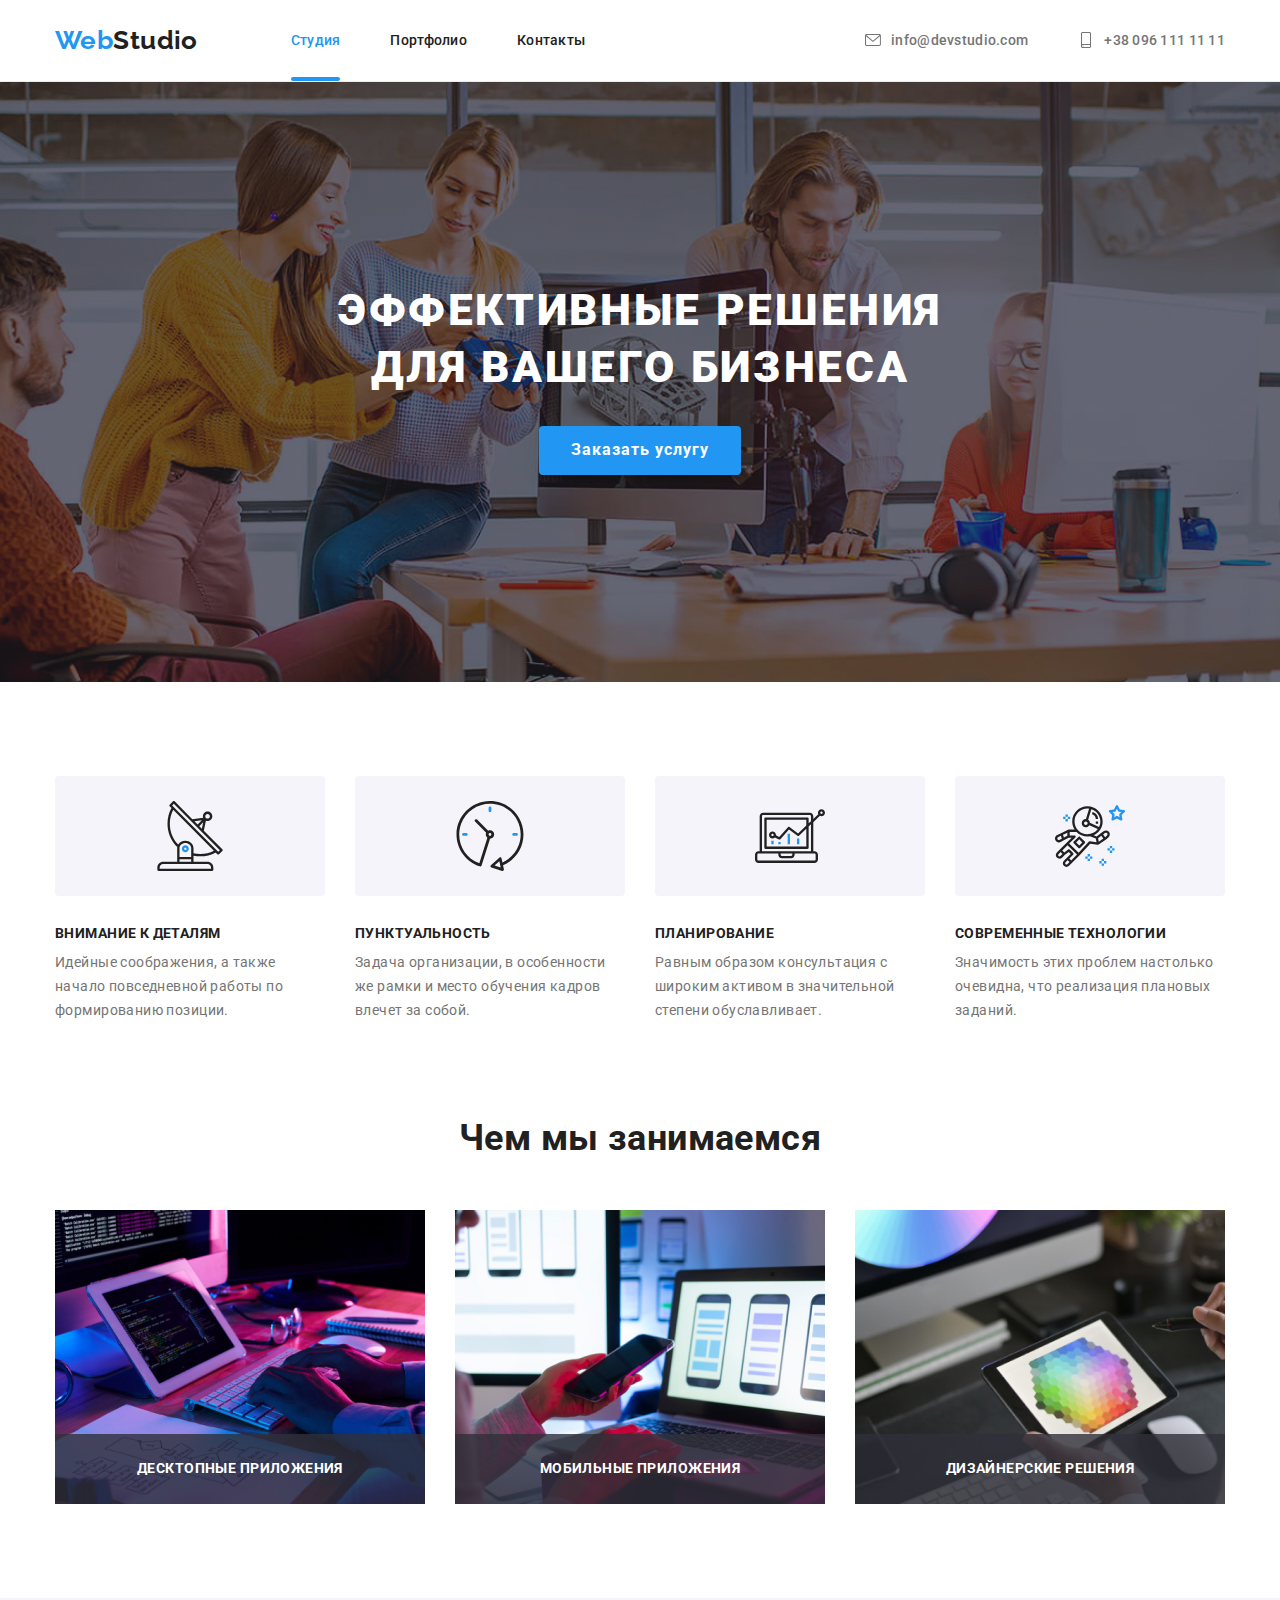
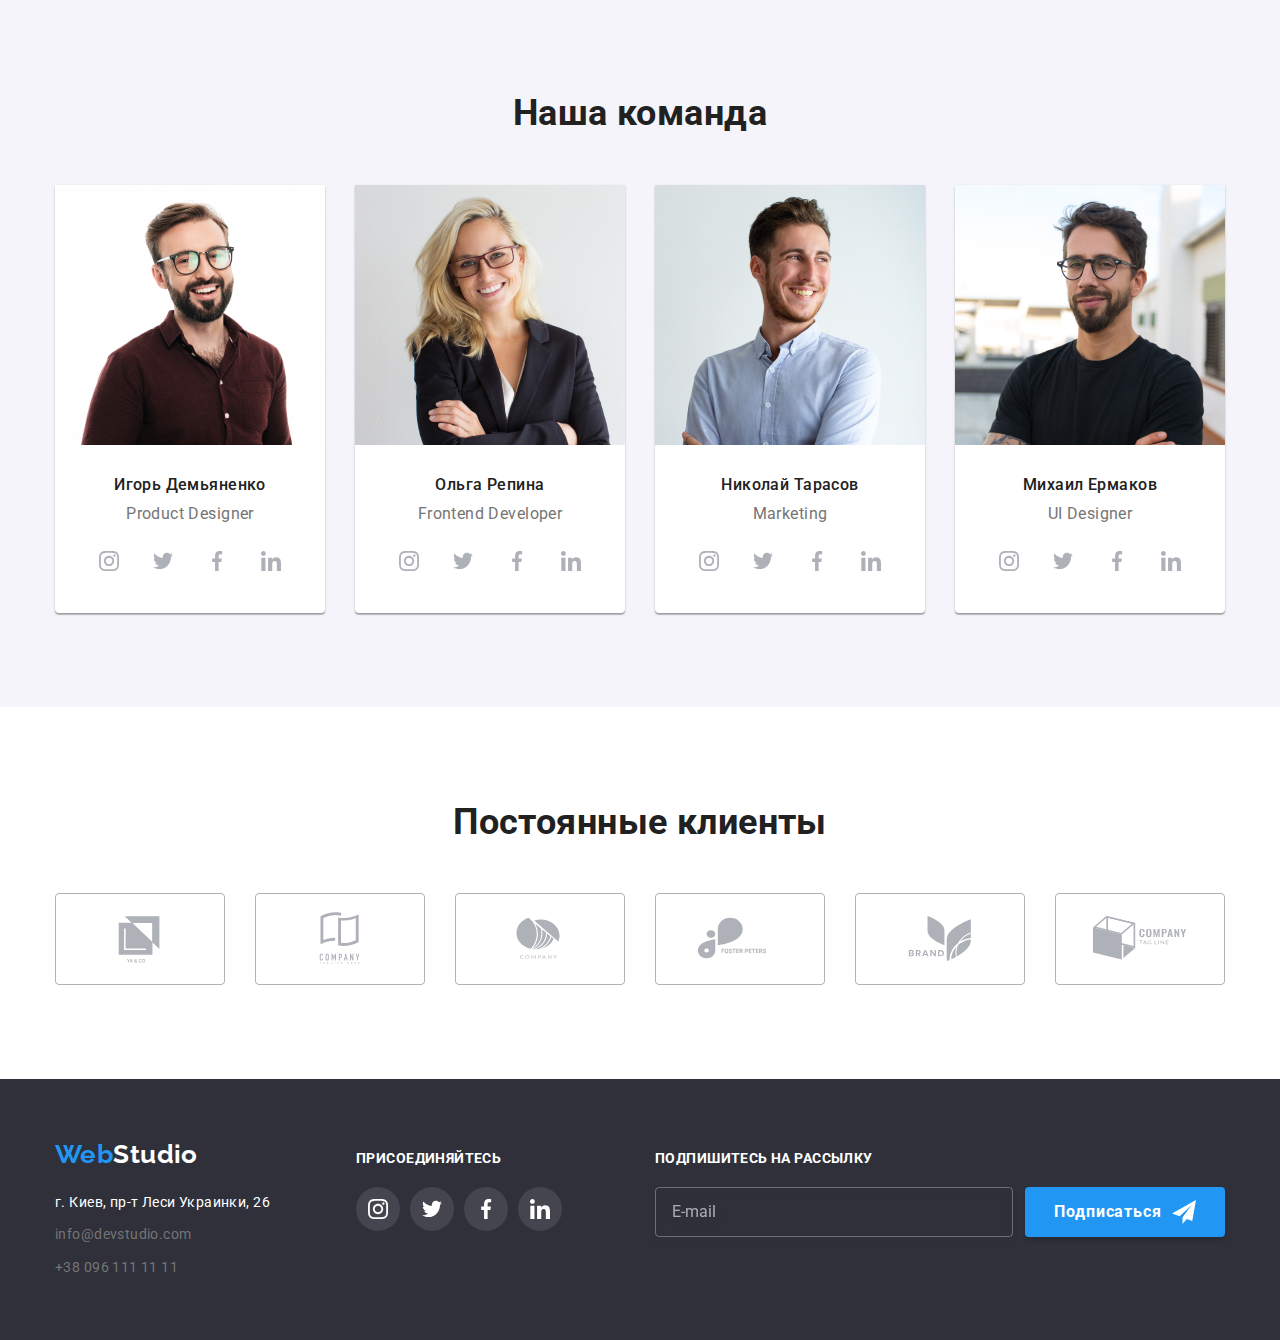
==== index.html @ acbb009f "Prior work" ====
<!DOCTYPE html>
<html lang="ru">
<head>
    <meta charset="UTF-8">
    <meta http-equiv="X-UA-Compatible" content="IE=edge">
    <meta name="viewport" content="width=device-width, initial-scale=1.0">
    <link rel="stylesheet" href="https://cdnjs.cloudflare.com/ajax/libs/modern-normalize/1.0.0/modern-normalize.min.css" />
    <link href="https://fonts.googleapis.com/css2?family=Raleway:wght@700&family=Roboto:wght@400;500;700;900&display=swap" rel="stylesheet">
    <title> WebStudio - Main </title>
    <link rel="stylesheet" href="./css/main.min.css" />
</head>
     <body>
<!--Header-->
        <header class="section-header">
            <div class="header container">
                <nav class="navigation">
                    <a class="navigation__logo" href="./index.html" lang="en">
                        <span class="navigation__logo--first">Web</span>Studio
                    </a>
                    <ul class="pages">
                        <li class="pages__item">
                            <a class="pages__link--active" href="./index.html"> Студия </a>
                        </li>
                        <li class="pages__item">
                            <a class="pages__link" href="./portfolio.html"> Портфолио </a>
                        </li>
                        <li class="pages__item">
                            <a class="pages__link" href=""> Контакты </a>
                        </li>
                    </ul>
                </nav>
                <ul class="header-contacts">
                    <li class="header-contacts__item">
                        <a class="header-contacts__link" href="mailto:info@devstudio.com">
                            <div class="header-contacts__thumb">
                                <svg class="header-contacts__icon">
                                    <use href="./images/sprite.svg#envelope"></use>
                                </svg>
                            </div>
                            info@devstudio.com
                        </a>
                    </li>
                    <li class="header-contacts__item">
                        <a class="header-contacts__link" href="tel:+380961111111">
                            <div class="header-contacts__thumb">
                                <svg class="header-contacts__icon">
                                    <use href="./images/sprite.svg#phone"></use>
                                </svg>
                            </div>
                            +38 096 111 11 11
                        </a>
                    </li>
                </ul>
            </div>
        </header>
        <main>
<!--Герой-->
            <section class="section-hero">
                <div class="hero container">
                    <h1 class="hero-title"> Эффективные решения для вашего бизнеса </h1>
                    <button class="hero-button" type="button" data-modal-open> Заказать услугу </button>
                </div>
                <div class="backdrop is-hidden" data-modal>
                    <div class="modal">
                        <button class="modal-close" type="button" data-modal-close>
                            <svg class="modal-close__icon">
                                <use href="./images/sprite.svg#close-button"></use>
                            </svg>
                        </button>
                        <form name="modal-form" autocomplete="off" novalidate>
                            <p class="modal-form__title"> Оставьте свои данные, мы вам перезвоним </p>
                            <div class="modal-form__list">
                                <div class="modal-form__item">
                                    <label class="modal-form__label" for="name"> Имя </label>
                                    <div class="modal-form__field">
                                        <input class="modal-form__input" type="text" name="Имя" id="name" autocomplete="off" required/>
                                        <svg class="modal-form__icon">
                                            <use href="./images/sprite.svg#person-form"></use>
                                        </svg>
                                    </div>
                                </div>
                                <div class="modal-form__item">
                                    <label class="modal-form__label" for="phone"> Телефон </label>
                                    <div class="modal-form__field">
                                        <input class="modal-form__input" type="text" name="Телефон" id="phone" autocomplete="off" required/>
                                        <svg class="modal-form__icon">
                                            <use href="./images/sprite.svg#phone-form"></use>
                                        </svg>
                                    </div>
                                </div>
                                <div class="modal-form__item">
                                    <label class="modal-form__label" for="mail"> Почта </label>
                                    <div class="modal-form__field">
                                        <input class="modal-form__input" type="text" name="Почта" id="mail" autocomplete="off" required/>
                                        <svg class="modal-form__icon">
                                            <use href="./images/sprite.svg#email-form"></use>
                                        </svg>
                                    </div>
                                </div>
                                <div class="modal-form__item comment">
                                    <label class="modal-form__label" for="comment"> Комментарий </label>
                                    <textarea class="modal-form__textarea" name="Коммeнтарий" rows="5" placeholder="Введите текст" id="comment"></textarea>
                                </div>
                                <div class="modal-permition">
                                    <label class="modal-permition__label">
                                        <input class="modal-permition__checkbox" type="checkbox" name="permition" required>
                                        <span class="modal-permition__icon"></span>
                                        <span class="modal-permition__policy"> Соглашаюсь с рассылкой и принимаю
                                            <a href="" class="modal-permition__link"> Условия договора </a>
                                        </span>
                                    </label>
                                </div>
                            </div>
                            <button class="modal-submit" type="submit"> Отправить </button>
                        </form>
                    </div>
                </div>
            </section>
<!--Преймущества-->
            <section class="section-advantages">
                <div class="advantages container">
                    <h2 class="visually-hidden"> Наши преймущества </h2>
                    <ul class="features">
                        <li class="features__item">
                            <div class="features__thumb">
                                <svg class="features__icon">
                                    <use href="./images/sprite.svg#antenna"></use>
                                </svg>
                            </div>
                            <h3 class="features__title"> Внимание к деталям </h3>
                            <p class="features__explain">
                                Идейные соображения, а также начало повседневной работы по формированию позиции.
                            </p>
                        </li>
                        <li class="features__item">
                            <div class="features__thumb">
                                <svg class="features__icon">
                                    <use href="./images/sprite.svg#clock"></use>
                                </svg>
                            </div>
                            <h3 class="features__title"> Пунктуальность </h3>
                            <p class="features__explain">
                                Задача организации, в особенности же рамки и место обучения кадров влечет за собой.
                            </p>
                        </li>
                        <li class="features__item">
                            <div class="features__thumb">
                                <svg class="features__icon">
                                    <use href="./images/sprite.svg#diagram"></use>
                                </svg>
                            </div>
                            <h3 class="features__title"> Планирование </h3>
                            <p class="features__explain">
                                Равным образом консультация с широким активом в значительной степени обуславливает.
                            </p>
                        </li>
                        <li class="features__item">
                            <div class="features__thumb">
                                <svg class="features__icon">
                                    <use href="./images/sprite.svg#astronaut"></use>
                                </svg>
                            </div>
                            <h3 class="features__title"> Современные технологии </h3>
                            <p class="features__explain">
                                Значимость этих проблем настолько очевидна, что реализация плановых заданий.
                            </p>
                        </li>
                    </ul>
                </div>
            </section>
<!--Занятия-->
            <section class="section-activities">
                <div class="activities container">
                    <h2 class="activities-title"> Чем мы занимаемся </h2>
                    <ul class="activities-examples">
                        <li class="activities-examples__item">
                            <div class="activities-examples__thumb">
                                <img class="activities-examples__img" src="./images/img1.jpg" alt="Создаем" width="370">
                                <p class="activities-examples__text"> Десктопные приложения </p>
                            </div>
                        </li>
                        <li class="activities-examples__item">
                            <div class="activities-examples__thumb">
                                <img class="activities-examples__img" src="./images/img2.jpg" alt="Адаптируем" width="370">
                                <p class="activities-examples__text"> Мобильные приложения </p>
                            </div>
                        </li>
                        <li class="activities-examples__item">
                            <div class="activities-examples__thumb">
                                <img class="activities-examples__img" src="./images/img3.jpg" alt="Оформляем" width="370">
                                <p class="activities-examples__text"> Дизайнерские решения </p>
                            </div>
                        </li>
                    </ul>
                </div>
            </section>
<!--Команда-->
            <section class="section-team">
                <div class="team container">
                    <h2 class="team-title"> Наша команда </h2>
                    <ul class="team-list">
                        <li class="team-list__item">
                            <img src="./images/team1.jpg" alt="Игорь" width="270">
                            <div class="team-list__info">
                                <h3 class="team-list__name"> Игорь Демьяненко </h3>
                                <p class="team-list__position"> Product Designer </p>
                                <ul class="team-list__socials member-socials">
                                    <li class="member-socials__item">
                                        <a href="" class="member-socials__link">
                                            <svg class="member-socials__icon" width="20px" height="20px">
                                                <use href="./images/sprite.svg#instagram-team"></use>
                                            </svg>
                                        </a>
                                    </li>
                                    <li class="member-socials__item">
                                        <a href="" class="member-socials__link">
                                            <svg class="member-socials__icon" width="20px" height="20px">
                                                <use href="./images/sprite.svg#twitter-team"></use>
                                            </svg>
                                        </a>
                                    </li>
                                    <li class="member-socials__item">
                                        <a href="" class="member-socials__link">
                                            <svg class="member-socials__icon" width="20px" height="20px">
                                                <use href="./images/sprite.svg#facebook-team"></use>
                                            </svg>
                                        </a>
                                    </li>
                                    <li class="member-socials__item">
                                        <a href="" class="member-socials__link">
                                            <svg class="member-socials__icon" width="20px" height="20px">
                                                <use href="./images/sprite.svg#linkedin-team"></use>
                                            </svg>
                                        </a>
                                    </li>
                                </ul>
                            </div>
                        </li>
                        <li class="team-list__item">
                            <img src="./images/team2.jpg" alt="Ольга" width="270">
                            <div class="team-list__info">
                                <h3 class="team-list__name"> Ольга Репина </h3>
                                <p class="team-list__position"> Frontend Developer </p>
                                <ul class="team-list__socials member-socials">
                                    <li class="member-socials__item">
                                        <a href="" class="member-socials__link">
                                            <svg class="member-socials__icon" width="20px" height="20px">
                                                <use href="./images/sprite.svg#instagram-team"></use>
                                            </svg>
                                        </a>
                                    </li>
                                    <li class="member-socials__item">
                                        <a href="" class="member-socials__link">
                                            <svg class="member-socials__icon" width="20px" height="20px">
                                                <use href="./images/sprite.svg#twitter-team"></use>
                                            </svg>
                                        </a>
                                    </li>
                                    <li class="member-socials__item">
                                        <a href="" class="member-socials__link">
                                            <svg class="member-socials__icon" width="20px" height="20px">
                                                <use href="./images/sprite.svg#facebook-team"></use>
                                            </svg>
                                        </a>
                                    </li>
                                    <li class="member-socials__item">
                                        <a href="" class="member-socials__link">
                                            <svg class="member-socials__icon" width="20px" height="20px">
                                                <use href="./images/sprite.svg#linkedin-team"></use>
                                            </svg>
                                        </a>
                                    </li>
                                </ul>
                            </div>
                        </li>
                        <li class="team-list__item">
                            <img src="./images/team3.jpg" alt="Николай" width="270">
                            <div class="team-list__info">
                                <h3 class="team-list__name"> Николай Тарасов </h3>
                                <p class="team-list__position"> Marketing </p>
                                <ul class="team-list__socials member-socials">
                                    <li class="member-socials__item">
                                        <a href="" class="member-socials__link">
                                            <svg class="member-socials__icon" width="20px" height="20px">
                                                <use href="./images/sprite.svg#instagram-team"></use>
                                            </svg>
                                        </a>
                                    </li>
                                    <li class="member-socials__item">
                                        <a href="" class="member-socials__link">
                                            <svg class="member-socials__icon" width="20px" height="20px">
                                                <use href="./images/sprite.svg#twitter-team"></use>
                                            </svg>
                                        </a>
                                    </li>
                                    <li class="member-socials__item">
                                        <a href="" class="member-socials__link">
                                            <svg class="member-socials__icon" width="20px" height="20px">
                                                <use href="./images/sprite.svg#facebook-team"></use>
                                            </svg>
                                        </a>
                                    </li>
                                    <li class="member-socials__item">
                                        <a href="" class="member-socials__link">
                                            <svg class="member-socials__icon" width="20px" height="20px">
                                                <use href="./images/sprite.svg#linkedin-team"></use>
                                            </svg>
                                        </a>
                                    </li>
                                </ul>
                            </div>
                        </li>
                        <li class="team-list__item">
                            <img src="./images/team4.jpg" alt="Михаил" width="270">
                            <div class="team-list__info">
                                <h3 class="team-list__name"> Михаил Ермаков </h3>
                                <p class="team-list__position"> UI Designer </p>
                                <ul class="team-list__socials member-socials">
                                    <li class="member-socials__item">
                                        <a href="" class="member-socials__link">
                                            <svg class="member-socials__icon" width="20px" height="20px">
                                                <use href="./images/sprite.svg#instagram-team"></use>
                                            </svg>
                                        </a>
                                    </li>
                                    <li class="member-socials__item">
                                        <a href="" class="member-socials__link">
                                            <svg class="member-socials__icon" width="20px" height="20px">
                                                <use href="./images/sprite.svg#twitter-team"></use>
                                            </svg>
                                        </a>
                                    </li>
                                    <li class="member-socials__item">
                                        <a href="" class="member-socials__link">
                                            <svg class="member-socials__icon" width="20px" height="20px">
                                                <use href="./images/sprite.svg#facebook-team"></use>
                                            </svg>
                                        </a>
                                    </li>
                                    <li class="member-socials__item">
                                        <a href="" class="member-socials__link">
                                            <svg class="member-socials__icon" width="20px" height="20px">
                                                <use href="./images/sprite.svg#linkedin-team"></use>
                                            </svg>
                                        </a>
                                    </li>
                                </ul>
                            </div>
                        </li>
                    </ul>
                </div>
            </section>
<!--Partners-->
            <section class="section-clients">
                <div class="clients container">
                    <h2 class="clients-title"> Постоянные клиенты </h2>
                    <ul class="clients-list">
                        <li class="clients-list__item">
                            <a href="" class="clients-list__link">
                                <svg class="clients-list__icon">
                                    <use href="./images/sprite.svg#logo-1"></use>
                                </svg>
                            </a>
                        </li>
                        <li class="clients-list__item">
                            <a href="" class="clients-list__link">
                                <svg class="clients-list__icon">
                                    <use href="./images/sprite.svg#logo-2"></use>
                                </svg>
                            </a>
                        </li>
                        <li class="clients-list__item">
                            <a href="" class="clients-list__link">
                                <svg class="clients-list__icon">
                                    <use href="./images/sprite.svg#logo-3"></use>
                                </svg>
                            </a>
                        </li>
                        <li class="clients-list__item">
                            <a href="" class="clients-list__link">
                                <svg class="clients-list__icon">
                                    <use href="./images/sprite.svg#logo-4"></use>
                                </svg>
                            </a>
                        </li>
                        <li class="clients-list__item">
                            <a href="" class="clients-list__link">
                                <svg class="clients-list__icon">
                                    <use href="./images/sprite.svg#logo-5"></use>
                                </svg>
                            </a>
                        </li>
                        <li class="clients-list__item">
                            <a href="" class="clients-list__link">
                                <svg class="clients-list__icon">
                                    <use href="./images/sprite.svg#logo-6"></use>
                                </svg>
                            </a>
                        </li>
                    </ul>
                </div>
            </section>
        </main>
<!--Footer-->
        <footer class="section-footer">
            <div class="footer container">
                <div class="footer-links">
                    <a class="footer-links__logo" href="./index.html" lang="en">
                        <span class="footer-links__logo--first">Web</span>Studio
                    </a>
                    <address class="addresses">
                        <ul class="addresses-list">
                            <li class="addresses-list__item">
                                <a class="addresses-list__phy-address" href="https://goo.gl/maps/mMr4c1XwCbGi9ZgB7"> г. Киев, пр-т Леси Украинки, 26 </a>
                            </li>
                            <li class="addresses-list__item">
                                <a class="addresses-list__address" href="mailto:info@devstudio.com"> info@devstudio.com </a>
                            </li>
                            <li class="addresses-list__item">
                                <a class="addresses-list__address" href="tel:+380961111111"> +38 096 111 11 11 </a>
                            </li>
                        </ul>
                    </address>
                </div>
                <div class="join">
                    <h2 class="join-title">
                        Присоединяйтесь
                    </h2>
                    <ul class="join-list">
                        <li class="join-list__item">
                            <a href="" class="join-list__link">
                                <svg class="join-list__icon" width="20px" height="20px">
                                    <use href="./images/sprite.svg#instagram-foot"></use>
                                </svg>
                            </a>
                        </li>
                        <li class="join-list__item">
                            <a href="" class="join-list__link">
                                <svg class="join-list__icon" width="20px" height="20px">
                                    <use href="./images/sprite.svg#twitter-foot"></use>
                                </svg>
                            </a>
                        </li>
                        <li class="join-list__item">
                            <a href="" class="join-list__link">
                                <svg class="join-list__icon" width="20px" height="20px">
                                    <use href="./images/sprite.svg#facebook-foot"></use>
                                </svg>
                            </a>
                        </li>
                        <li class="join-list__item">
                            <a href="" class="join-list__link">
                                <svg class="join-list__icon" width="20px" height="20px">
                                    <use href="./images/sprite.svg#linkedin-foot"></use>
                                </svg>
                            </a>
                        </li>
                    </ul>
                </div>
                <div class="subscribe">
                    <h2 class="subscribe-title">
                        Подпишитесь на рассылку
                    </h2>
                    <form class="subscribe-form">
                        <input class="subscribe-form__action" type="email" placeholder="E-mail">
                        <button class="subscribe-form__button" type="submit"> Подписаться </button>
                    </form>
                </div>
            </div>
        </footer>
        <script src="./modal.js"></script>
    </body>
</html>
---- css/main.min.css ----
body{font-family:"Roboto", sans-serif;color:#212121;background-color:#ffffff;font-size:14px;letter-spacing:0.03em}h1,h2,h3,h4,h5,h6,p,address{margin:0;padding:0}img{display:block;max-width:100%;height:auto}ul{list-style-type:none;margin:0;padding:0}a{text-decoration:none}.container{width:1200px;margin-left:auto;margin-right:auto;padding-left:15px;padding-right:15px}.visually-hidden{position:absolute;width:1px;height:1px;margin:-1px;border:0;padding:0;white-space:nowrap;-webkit-clip-path:inset(100%);clip-path:inset(100%);clip:rect(0 0 0 0);overflow:hidden}.section-header{border-bottom:1px #ececec solid}.header{display:-webkit-box;display:-ms-flexbox;display:flex;-webkit-box-align:center;-ms-flex-align:center;align-items:center}.navigation{display:-webkit-box;display:-ms-flexbox;display:flex;-webkit-box-align:center;-ms-flex-align:center;align-items:center;-webkit-box-pack:justify;-ms-flex-pack:justify;justify-content:space-between}.navigation__logo{font-family:"Raleway", sans-serif;font-weight:700;font-size:26px;line-height:1.2;color:#212121;margin-right:93px}.navigation__logo--first{color:#2196f3}.pages{font-weight:500;line-height:1.2;letter-spacing:0.02em;color:#212121;list-style-type:none;display:-webkit-box;display:-ms-flexbox;display:flex}.pages__item:not(:last-child){margin-right:50px}.pages__link{position:relative;display:block;color:#212121;padding:32px 0;-webkit-transition:color 250ms cubic-bezier(0.4, 0, 0.2, 1);transition:color 250ms cubic-bezier(0.4, 0, 0.2, 1)}.pages__link:hover,.pages__link:focus,.pages__link:active{color:#2196f3}.pages__link--active{position:relative;display:block;color:#2196f3;padding:32px 0;-webkit-transition:color 250ms cubic-bezier(0.4, 0, 0.2, 1);transition:color 250ms cubic-bezier(0.4, 0, 0.2, 1)}.pages__link--active::after{content:"";position:absolute;bottom:0;display:block;width:100%;height:4px;background:#2196f3;border-radius:2px}.header-contacts{display:-webkit-box;display:-ms-flexbox;display:flex;margin-left:auto;-webkit-box-align:center;-ms-flex-align:center;align-items:center}.header-contacts__item{display:-webkit-box;display:-ms-flexbox;display:flex}.header-contacts__item:not(:first-child){margin-left:50px}.header-contacts__link{display:-webkit-box;display:-ms-flexbox;display:flex;font-weight:500;line-height:1.2;letter-spacing:0.02em;color:#757575;text-decoration:none;list-style-type:none;-webkit-transition:color 250ms cubic-bezier(0.4, 0, 0.2, 1);transition:color 250ms cubic-bezier(0.4, 0, 0.2, 1)}.header-contacts__link:hover,.header-contacts__link:focus{color:#2196f3}.header-contacts__thumb{width:16px;height:16px;margin-right:10px}.header-contacts__icon{width:16px;height:16px;fill:#757575;-webkit-transition:fill 250ms cubic-bezier(0.4, 0, 0.2, 1);transition:fill 250ms cubic-bezier(0.4, 0, 0.2, 1)}.header-contacts__link:hover .header-contacts__icon,.header-contacts__link:focus .header-contacts__icon{fill:#2196f3}.section-hero{background:#2f303a;margin-left:auto;margin-right:auto;padding-top:200px;padding-bottom:200px;background-image:-webkit-gradient(linear, left top, right top, from(rgba(47,48,58,0.4)), to(rgba(47,48,58,0.4))),url(../images/hero_background.jpg);background-image:linear-gradient(to right, rgba(47,48,58,0.4), rgba(47,48,58,0.4)),url(../images/hero_background.jpg);background-repeat:no-repeat;background-size:cover;background-position:center;height:600px;max-width:1600px}.hero{text-align:center}.hero-title{font-weight:900;font-size:44px;width:696px;margin-left:auto;margin-right:auto;line-height:1.3;letter-spacing:0.06em;text-transform:uppercase;color:#fff;margin-bottom:30px}.hero-button{padding:10px 32px;font-weight:700;font-size:16px;line-height:1.8;text-align:center;letter-spacing:0.06em;-webkit-box-shadow:0px 4px 4px rgba(0,0,0,0.15);box-shadow:0px 4px 4px rgba(0,0,0,0.15);border-radius:4px;border:0;color:#fff;background:#2196f3;cursor:pointer;-webkit-transition:background-color 250ms cubic-bezier(0.4, 0, 0.2, 1);transition:background-color 250ms cubic-bezier(0.4, 0, 0.2, 1)}.hero-button:hover,.hero-button:focus{background-color:#188ce8}.section-advantages{padding-top:94px;padding-bottom:94px}.advantages{padding-bottom:0}.features{display:-webkit-box;display:-ms-flexbox;display:flex;-webkit-box-pack:justify;-ms-flex-pack:justify;justify-content:space-between}.features__title{font-weight:700;font-size:14px;line-height:1.1;text-transform:uppercase;color:#212121;margin-bottom:10px}.features__explain{line-height:1.7;color:#757575}.features__thumb{width:270px;height:120px;background:#f5f4fa;border-radius:4px;margin-bottom:30px;padding:25px 100px}.features__icon{width:70px;height:70px}.features__item{width:270px}.features__item:not(:last-child){margin-right:30px}.section-activities{padding-bottom:94px}.activities-title{font-weight:700;font-size:36px;line-height:1.2;text-align:center;color:#212121;margin-bottom:50px}.activities-examples{display:-webkit-box;display:-ms-flexbox;display:flex;-webkit-box-pack:justify;-ms-flex-pack:justify;justify-content:space-between;z-index:1}.activities-examples__thumb{position:relative;display:-webkit-box;display:-ms-flexbox;display:flex;-webkit-box-align:end;-ms-flex-align:end;align-items:flex-end}.activities-examples__text{position:absolute;left:0;bottom:0;display:-webkit-box;display:-ms-flexbox;display:flex;-webkit-box-align:center;-ms-flex-align:center;align-items:center;-webkit-box-pack:center;-ms-flex-pack:center;justify-content:center;width:100%;height:70px;font-weight:700;font-size:14px;line-height:1.14;text-align:center;text-transform:uppercase;color:#fff;background:rgba(47,48,58,0.8)}.section-team{background:#f5f4fa;padding-top:94px;padding-bottom:94px}.team-title{font-weight:700;font-size:36px;line-height:1.2;text-align:center;color:#212121;margin-bottom:50px}.team-list{display:-webkit-box;display:-ms-flexbox;display:flex;-webkit-box-pack:center;-ms-flex-pack:center;justify-content:center}.team-list__item{background:#fff;-webkit-box-shadow:0px 1px 3px rgba(0,0,0,0.12),0px 1px 1px rgba(0,0,0,0.14),0px 2px 1px rgba(0,0,0,0.2);box-shadow:0px 1px 3px rgba(0,0,0,0.12),0px 1px 1px rgba(0,0,0,0.14),0px 2px 1px rgba(0,0,0,0.2);border-radius:0px 0px 4px 4px;width:270px}.team-list__item:not(:last-child){margin-right:30px}.team-list__info{padding-top:30px;padding-bottom:30px}.team-list__name{font-weight:500;font-size:16px;line-height:1.2;text-align:center;color:#212121;margin-bottom:10px}.team-list__position{font-size:16px;line-height:1.2;text-align:center;color:#757575;margin-bottom:16px}.team-list__socials{display:-webkit-box;display:-ms-flexbox;display:flex;-webkit-box-pack:center;-ms-flex-pack:center;justify-content:center}.member-socials__item{width:44px;height:44px}.member-socials__item:not(:last-child){margin-right:10px}.member-socials__link{display:-webkit-box;display:-ms-flexbox;display:flex;width:44px;height:44px;border-radius:50%;-webkit-box-align:center;-ms-flex-align:center;align-items:center;-webkit-box-pack:center;-ms-flex-pack:center;justify-content:center;-webkit-transition:background-color 250ms cubic-bezier(0.4, 0, 0.2, 1);transition:background-color 250ms cubic-bezier(0.4, 0, 0.2, 1)}.member-socials__link:hover,.member-socials__link:focus{background-color:#2196f3}.member-socials__icon{fill:#afb1b8;-webkit-transition:fill 250ms cubic-bezier(0.4, 0, 0.2, 1);transition:fill 250ms cubic-bezier(0.4, 0, 0.2, 1)}.member-socials__link:hover .member-socials__icon,.member-socials__link:focus .member-socials__icon{fill:#fff}.section-clients{margin-left:auto;margin-right:auto;padding-top:94px;padding-bottom:94px}.clients-title{font-weight:700;font-size:36px;line-height:42px;text-align:center;color:#212121;margin-bottom:50px}.clients-list{display:-webkit-box;display:-ms-flexbox;display:flex}.clients-list__item{width:170px;height:92px;display:-webkit-box;display:-ms-flexbox;display:flex;-webkit-box-align:center;-ms-flex-align:center;align-items:center;-webkit-box-pack:center;-ms-flex-pack:center;justify-content:center}.clients-list__item:not(:last-child){margin-right:30px}.clients-list__link{display:-webkit-box;display:-ms-flexbox;display:flex;-webkit-box-align:center;-ms-flex-align:center;align-items:center;-webkit-box-pack:center;-ms-flex-pack:center;justify-content:center;width:100%;height:100%;border:1px solid #afb1b8;border-radius:4px;-webkit-transition:border-color 250ms cubic-bezier(0.4, 0, 0.2, 1);transition:border-color 250ms cubic-bezier(0.4, 0, 0.2, 1)}.clients-list__link:hover,.clients-list__link:focus{border-color:#2196f3;cursor:pointer}.clients-list__icon{width:106px;height:60px;fill:#afb1b8;-webkit-transition:fill 250ms cubic-bezier(0.4, 0, 0.2, 1);transition:fill 250ms cubic-bezier(0.4, 0, 0.2, 1)}.clients-list__link:hover .clients-list__icon,.clients-list__icon .clients-list__link:focus{fill:#2196f3}.section-footer{background:#2f303a;padding-top:60px;padding-bottom:60px}.footer{display:-webkit-box;display:-ms-flexbox;display:flex;-webkit-box-align:baseline;-ms-flex-align:baseline;align-items:baseline}.footer-links__logo{font-family:"Raleway", sans-serif;font-style:normal;font-weight:700;font-size:26px;line-height:1.2;color:#fff;text-decoration:none}.footer-links__logo--first{color:#2196f3}.addresses{font-style:normal;margin-top:20px;width:231px}.addresses-list__item:not(:last-child){margin-bottom:9px}.addresses-list__phy-address{line-height:1.7;color:#fff;-webkit-transition:color 250ms cubic-bezier(0.4, 0, 0.2, 1);transition:color 250ms cubic-bezier(0.4, 0, 0.2, 1)}.addresses-list__phy-address:hover,.addresses-list__phy-address:focus{color:#2196f3}.addresses-list__address{line-height:1.7;color:#757575;-webkit-transition:color 250ms cubic-bezier(0.4, 0, 0.2, 1);transition:color 250ms cubic-bezier(0.4, 0, 0.2, 1)}.addresses-list__address:hover,.addresses-list__address:focus{color:#2196f3}.join{margin-left:70px}.join-title{color:#fff;font-weight:700;font-size:14px;line-height:1.14;text-transform:uppercase}.join-list{display:-webkit-box;display:-ms-flexbox;display:flex;-webkit-box-align:center;-ms-flex-align:center;align-items:center;margin-top:20px}.join-list__item:not(:last-child){margin-right:10px}.join-list__link{display:-webkit-box;display:-ms-flexbox;display:flex;-webkit-box-align:center;-ms-flex-align:center;align-items:center;-webkit-box-pack:center;-ms-flex-pack:center;justify-content:center;width:44px;height:44px;background:rgba(255,255,255,0.1);border-radius:50%;-webkit-transition:background-color 250ms cubic-bezier(0.4, 0, 0.2, 1);transition:background-color 250ms cubic-bezier(0.4, 0, 0.2, 1)}.join-list__link:hover,.join-list__link:focus{background-color:#2196f3}.subscribe{margin-left:auto}.subscribe-title{margin-bottom:20px;color:#fff;font-weight:700;font-size:14px;line-height:1.14;text-transform:uppercase}.subscribe-form{display:-webkit-box;display:-ms-flexbox;display:flex}.subscribe-form__action{width:358px;height:50px;padding:15px 16px;color:#fff;border:1px solid rgba(255,255,255,0.3);-webkit-filter:drop-shadow(0px 4px 4px rgba(0,0,0,0.15));filter:drop-shadow(0px 4px 4px rgba(0,0,0,0.15));border-radius:4px;background-color:transparent;-webkit-transition:border-color 250ms cubic-bezier(0.4, 0, 0.2, 1);transition:border-color 250ms cubic-bezier(0.4, 0, 0.2, 1)}.subscribe-form__action:hover,.subscribe-form__action:focus{outline:none;border-color:#fff}.subscribe-form__action::-webkit-input-placeholder{font-weight:400;font-size:16px;line-height:1.25;color:rgba(255,255,255,0.6)}.subscribe-form__action:-ms-input-placeholder{font-weight:400;font-size:16px;line-height:1.25;color:rgba(255,255,255,0.6)}.subscribe-form__action::-ms-input-placeholder{font-weight:400;font-size:16px;line-height:1.25;color:rgba(255,255,255,0.6)}.subscribe-form__action::placeholder{font-weight:400;font-size:16px;line-height:1.25;color:rgba(255,255,255,0.6)}.subscribe-form__button{display:-webkit-box;display:-ms-flexbox;display:flex;-webkit-box-align:center;-ms-flex-align:center;align-items:center;-webkit-box-pack:center;-ms-flex-pack:center;justify-content:center;width:200px;margin-left:12px;font-weight:700;cursor:pointer;font-size:16px;line-height:1.87;letter-spacing:0.06em;color:#fff;background:#2196f3;-webkit-box-shadow:0px 4px 4px rgba(0,0,0,0.15);box-shadow:0px 4px 4px rgba(0,0,0,0.15);border-radius:4px;border-color:transparent;-webkit-transition:background-color 250ms cubic-bezier(0.4, 0, 0.2, 1);transition:background-color 250ms cubic-bezier(0.4, 0, 0.2, 1)}.subscribe-form__button::after{content:"";width:24px;height:24px;margin-left:10px;background-image:url(../images/subscribe-icon.svg)}.subscribe-form__button:hover,.subscribe-form__button:focus{background-color:#188ce8}.section-filters{padding-top:94px;padding-bottom:94px}.filters-list{display:-webkit-box;display:-ms-flexbox;display:flex;-webkit-box-pack:center;-ms-flex-pack:center;justify-content:center;margin-bottom:50px}.filters-list__item:not(:last-child){margin-right:8px}.filters-list__button{background:#f5f4fa;border-radius:4px;cursor:pointer;width:auto;font-weight:500;font-size:16px;line-height:1.6;text-align:center;color:#212121;padding:6px 22px;border:0;display:block;-webkit-transition:background-color 250ms cubic-bezier(0.4, 0, 0.2, 1),color 250ms cubic-bezier(0.4, 0, 0.2, 1),-webkit-box-shadow 250ms cubic-bezier(0.4, 0, 0.2, 1);transition:background-color 250ms cubic-bezier(0.4, 0, 0.2, 1),color 250ms cubic-bezier(0.4, 0, 0.2, 1),-webkit-box-shadow 250ms cubic-bezier(0.4, 0, 0.2, 1);transition:background-color 250ms cubic-bezier(0.4, 0, 0.2, 1),color 250ms cubic-bezier(0.4, 0, 0.2, 1),box-shadow 250ms cubic-bezier(0.4, 0, 0.2, 1);transition:background-color 250ms cubic-bezier(0.4, 0, 0.2, 1),color 250ms cubic-bezier(0.4, 0, 0.2, 1),box-shadow 250ms cubic-bezier(0.4, 0, 0.2, 1),-webkit-box-shadow 250ms cubic-bezier(0.4, 0, 0.2, 1)}.filters-list__button:hover,.filters-list__button:focus{background-color:#2196f3;color:#fff;-webkit-box-shadow:0px 3px 1px rgba(0,0,0,0.1),0px 1px 2px rgba(0,0,0,0.08),0px 2px 2px rgba(0,0,0,0.12);box-shadow:0px 3px 1px rgba(0,0,0,0.1),0px 1px 2px rgba(0,0,0,0.08),0px 2px 2px rgba(0,0,0,0.12)}.examples-list{padding:0;margin:0;list-style:none;display:-webkit-box;display:-ms-flexbox;display:flex;-ms-flex-wrap:wrap;flex-wrap:wrap;margin-right:calc(-1 * 30px);margin-bottom:calc(-1 * 30px)}.examples-list__item{background:#fff;-ms-flex-preferred-size:calc(100% / 3 - 30px);flex-basis:calc(100% / 3 - 30px);margin-right:30px;margin-bottom:30px}.examples-list__title{font-weight:700;font-size:18px;line-height:2;letter-spacing:0.06em;color:#212121;margin-bottom:4px}.examples-list__sphere{font-size:16px;line-height:1.87;color:#757575}.examples-list__img{display:block;position:relative;overflow:hidden}.examples-list__text{padding:20px 24px;border:1px solid #eeeeee}.examples-list__link{display:inline-block}.examples-list__link:hover,.examples-list__link:focus{-webkit-box-shadow:0px 1px 1px rgba(0,0,0,0.12),0px 4px 4px rgba(0,0,0,0.06),1px 4px 6px rgba(0,0,0,0.16);box-shadow:0px 1px 1px rgba(0,0,0,0.12),0px 4px 4px rgba(0,0,0,0.06),1px 4px 6px rgba(0,0,0,0.16)}.examples-list__explain{position:absolute;display:inline-block;width:100%;height:100%;padding:63px 24px;font-weight:400;font-size:18px;line-height:28px;color:#fff;opacity:0;-webkit-transition:opacity 250ms cubic-bezier(0.4, 0, 0.2, 1),background-color 250ms cubic-bezier(0.4, 0, 0.2, 1),-webkit-transform 250ms cubic-bezier(0.4, 0, 0.2, 1);transition:opacity 250ms cubic-bezier(0.4, 0, 0.2, 1),background-color 250ms cubic-bezier(0.4, 0, 0.2, 1),-webkit-transform 250ms cubic-bezier(0.4, 0, 0.2, 1);transition:opacity 250ms cubic-bezier(0.4, 0, 0.2, 1),background-color 250ms cubic-bezier(0.4, 0, 0.2, 1),transform 250ms cubic-bezier(0.4, 0, 0.2, 1);transition:opacity 250ms cubic-bezier(0.4, 0, 0.2, 1),background-color 250ms cubic-bezier(0.4, 0, 0.2, 1),transform 250ms cubic-bezier(0.4, 0, 0.2, 1),-webkit-transform 250ms cubic-bezier(0.4, 0, 0.2, 1)}.examples-list__link:hover .examples-list__explain,.examples-list__link:focus .examples-list__explain{opacity:1;background-color:rgba(33,150,243,0.9);-webkit-transform:translateY(-100%);transform:translateY(-100%)}.backdrop{position:fixed;top:0;left:0;width:100%;height:100%;background:rgba(0,0,0,0.2);z-index:2;-webkit-transition:250ms cubic-bezier(0.4, 0, 0.2, 1);transition:250ms cubic-bezier(0.4, 0, 0.2, 1)}.backdrop.is-hidden{opacity:0;pointer-events:none}.modal{position:absolute;top:50%;left:50%;display:-webkit-box;display:-ms-flexbox;display:flex;-webkit-box-pack:center;-ms-flex-pack:center;justify-content:center;-webkit-transform:translate(-50%, -50%);transform:translate(-50%, -50%);width:528px;height:581px;padding:40px;background:#fff;-webkit-box-shadow:0px 1px 3px rgba(0,0,0,0.12),0px 1px 1px rgba(0,0,0,0.14),0px 2px 1px rgba(0,0,0,0.2);box-shadow:0px 1px 3px rgba(0,0,0,0.12),0px 1px 1px rgba(0,0,0,0.14),0px 2px 1px rgba(0,0,0,0.2);border-radius:4px}.modal-close{position:absolute;top:8px;right:8px;display:-webkit-box;display:-ms-flexbox;display:flex;width:30px;height:30px;-webkit-box-align:center;-ms-flex-align:center;align-items:center;-webkit-box-pack:center;-ms-flex-pack:center;justify-content:center;padding:0;background:#fff;border:1px solid rgba(0,0,0,0.1);border-radius:50%;cursor:pointer}.modal-close__icon{width:18px;height:18px;fill:#000000;-webkit-transition:fill 250ms cubic-bezier(0.4, 0, 0.2, 1);transition:fill 250ms cubic-bezier(0.4, 0, 0.2, 1)}.modal-close:hover .modal-close__icon,.modal-close:focus .modal-close__icon{fill:#2196f3}.modal-form__title{margin-bottom:12px;font-weight:700;font-size:20px;line-height:23px;text-align:center;color:#212121}.modal-form__list{margin-bottom:30px}.modal-form__label{margin-bottom:4px;font-weight:400;font-size:12px;line-height:14px;letter-spacing:0.01em;color:#757575}.modal-form__field{position:relative}.modal-form__item{display:-webkit-box;display:-ms-flexbox;display:flex;-webkit-box-orient:vertical;-webkit-box-direction:normal;-ms-flex-direction:column;flex-direction:column;margin-bottom:10px}.modal-form__item.comment{margin-bottom:20px}.modal-form__input{padding:12px 42px;height:40px;width:100%;border:1px solid rgba(33,33,33,0.2);border-radius:4px;-webkit-transition:border-color 250ms cubic-bezier(0.4, 0, 0.2, 1);transition:border-color 250ms cubic-bezier(0.4, 0, 0.2, 1)}.modal-form__input:hover,.modal-form__input:focus{outline:none;border-color:#2196f3}.modal-form__icon{position:absolute;width:18px;height:18px;left:12px;top:50%;-webkit-transform:translateY(-50%);transform:translateY(-50%);-webkit-transition:fill 250ms cubic-bezier(0.4, 0, 0.2, 1);transition:fill 250ms cubic-bezier(0.4, 0, 0.2, 1)}.modal-form__item:focus-within .modal-form__icon,.modal-form__item:hover .modal-form__icon{fill:#2196f3}.modal-form__textarea{resize:none;width:100%;height:120px;padding:12px 16px;border:1px solid rgba(33,33,33,0.2);border-radius:4px;-webkit-transition:border-color 250ms cubic-bezier(0.4, 0, 0.2, 1);transition:border-color 250ms cubic-bezier(0.4, 0, 0.2, 1)}.modal-form__textarea:hover,.modal-form__textarea:focus{outline:none;border-color:#2196f3}.modal-form__textarea::-webkit-input-placeholder{font-weight:400;font-size:12px;line-height:14px;letter-spacing:0.01em;color:rgba(117,117,117,0.5)}.modal-form__textarea:-ms-input-placeholder{font-weight:400;font-size:12px;line-height:14px;letter-spacing:0.01em;color:rgba(117,117,117,0.5)}.modal-form__textarea::-ms-input-placeholder{font-weight:400;font-size:12px;line-height:14px;letter-spacing:0.01em;color:rgba(117,117,117,0.5)}.modal-form__textarea::placeholder{font-weight:400;font-size:12px;line-height:14px;letter-spacing:0.01em;color:rgba(117,117,117,0.5)}.modal-permition{display:-webkit-box;display:-ms-flexbox;display:flex;-webkit-box-align:center;-ms-flex-align:center;align-items:center}.modal-permition__label{display:-webkit-box;display:-ms-flexbox;display:flex;-webkit-box-align:center;-ms-flex-align:center;align-items:center;cursor:pointer}.modal-permition__checkbox{position:absolute;-webkit-appearance:none;-moz-appearance:none;appearance:none}.modal-permition__policy{margin-left:7px;font-weight:400;font-size:14px;line-height:24px;color:#757575}.modal-permition__link{color:#2196f3;text-decoration:underline}.modal-permition__icon{display:block;width:16px;height:15px;border:2px solid #212121;border-radius:2px;cursor:pointer;-webkit-transition:border-color 250ms cubic-bezier(0.4, 0, 0.2, 1);transition:border-color 250ms cubic-bezier(0.4, 0, 0.2, 1)}.modal-permition__checkbox:hover+.modal-permition__icon,.modal-permition__checkbox:focus+.modal-permition__icon{border-color:#2196f3}.modal-permition__checkbox:checked+.modal-permition__icon{background-color:#2196f3;background-image:url(../images/checkbox-icon.svg);background-repeat:no-repeat;background-position:center;background-size:contain;background-origin:border-box;border-color:transparent}.modal-submit{display:-webkit-box;display:-ms-flexbox;display:flex;-webkit-box-align:center;-ms-flex-align:center;align-items:center;-webkit-box-pack:center;-ms-flex-pack:center;justify-content:center;margin-left:auto;margin-right:auto;padding:0;width:200px;height:50px;cursor:pointer;background:#2196f3;-webkit-box-shadow:0px 4px 4px rgba(0,0,0,0.15);box-shadow:0px 4px 4px rgba(0,0,0,0.15);border-radius:4px;border-color:transparent;font-weight:700;font-size:16px;line-height:30px;letter-spacing:0.06em;color:#fff;-webkit-transition:background-color 250ms cubic-bezier(0.4, 0, 0.2, 1);transition:background-color 250ms cubic-bezier(0.4, 0, 0.2, 1)}.modal-submit:hover,.modal-submit:focus{background-color:#188ce8}
/*# sourceMappingURL=main.min.css.map */
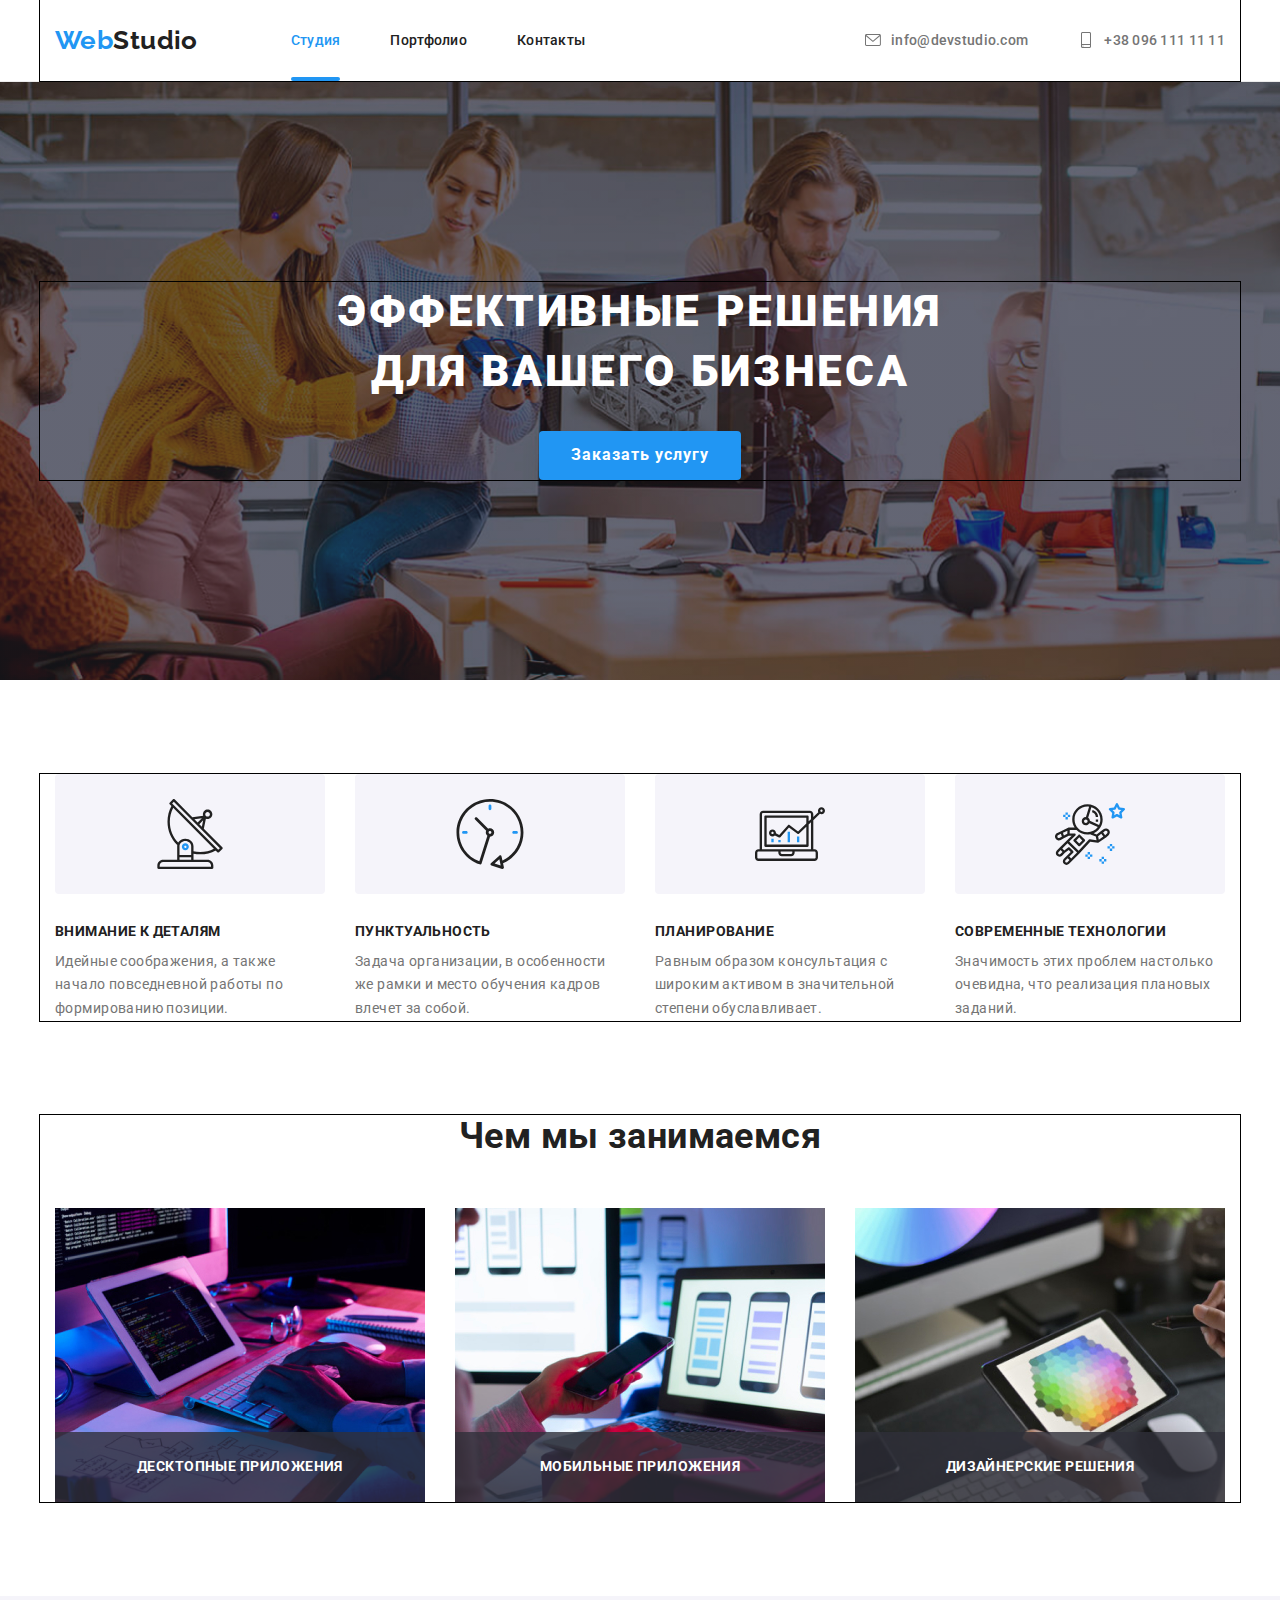
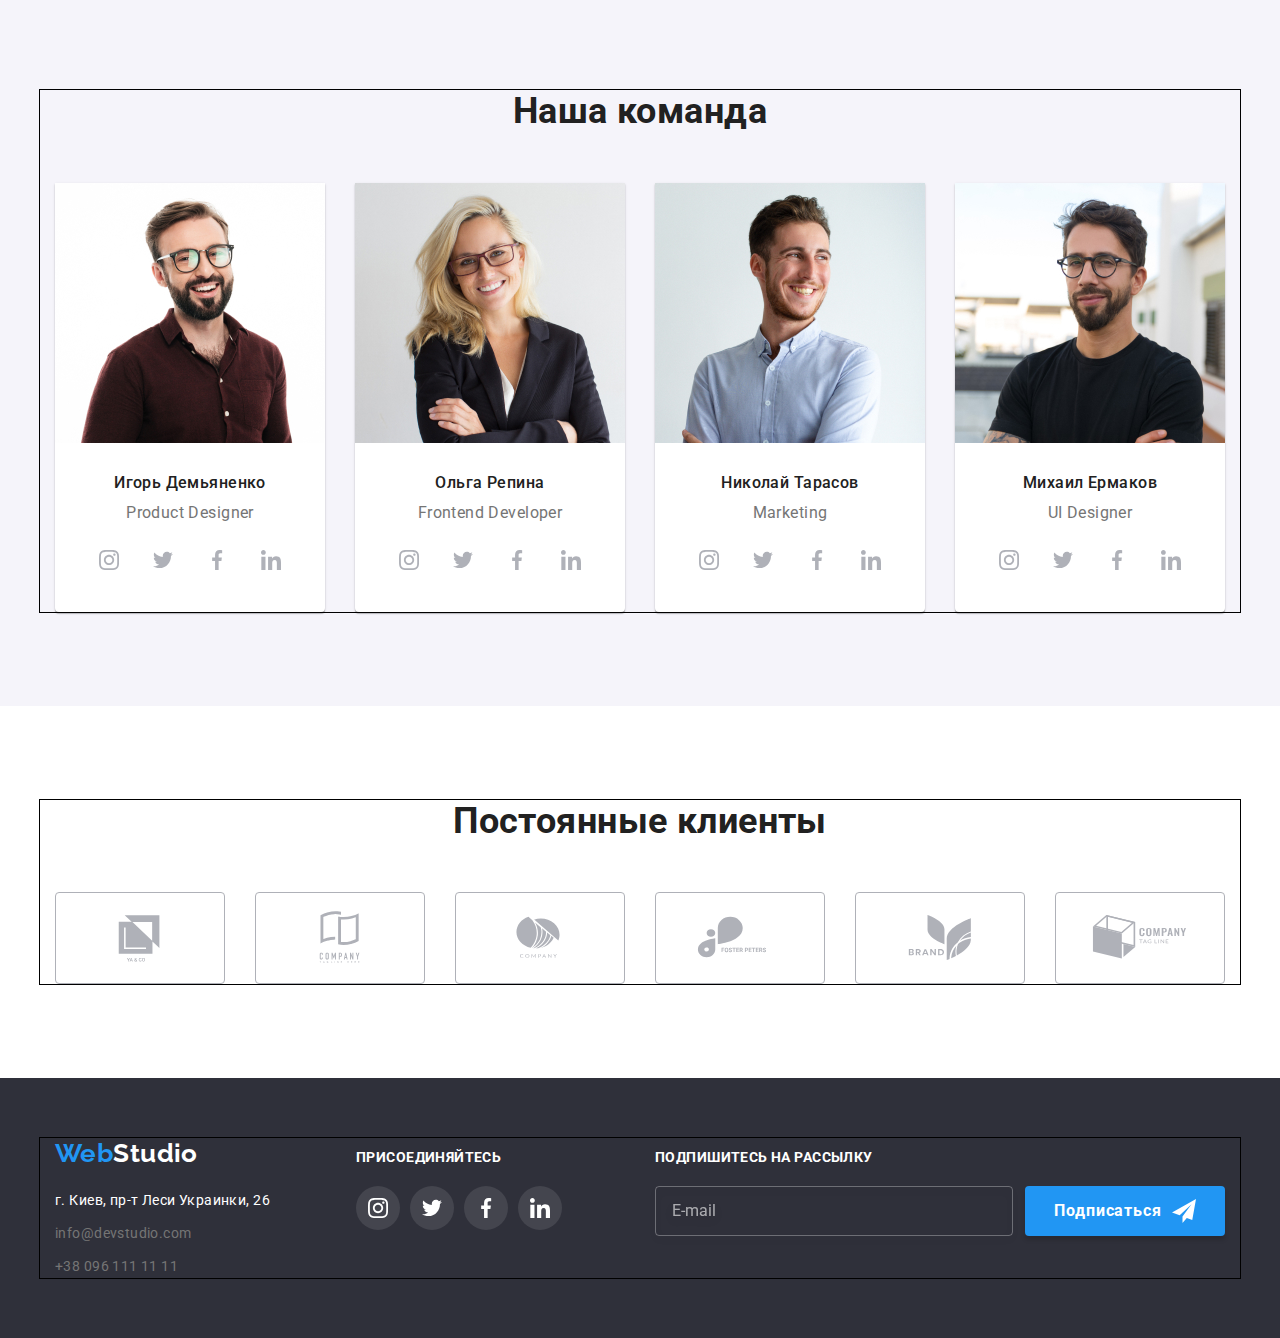
==== commit ea39fb47: "start of adoptation" ====
--- a/index.html
+++ b/index.html
@@ -6,6 +6,7 @@
     <meta name="viewport" content="width=device-width, initial-scale=1.0">
     <link rel="stylesheet" href="https://cdnjs.cloudflare.com/ajax/libs/modern-normalize/1.0.0/modern-normalize.min.css" />
     <link href="https://fonts.googleapis.com/css2?family=Raleway:wght@700&family=Roboto:wght@400;500;700;900&display=swap" rel="stylesheet">
+    <meta name="viewport" content="width=device-width, initial-scale=1.0" />
     <title> WebStudio - Main </title>
     <link rel="stylesheet" href="./css/main.min.css" />
 </head>
--- a/css/main.min.css
+++ b/css/main.min.css
@@ -1,2 +1,2 @@
-body{font-family:"Roboto", sans-serif;color:#212121;background-color:#ffffff;font-size:14px;letter-spacing:0.03em}h1,h2,h3,h4,h5,h6,p,address{margin:0;padding:0}img{display:block;max-width:100%;height:auto}ul{list-style-type:none;margin:0;padding:0}a{text-decoration:none}.container{width:1200px;margin-left:auto;margin-right:auto;padding-left:15px;padding-right:15px}.visually-hidden{position:absolute;width:1px;height:1px;margin:-1px;border:0;padding:0;white-space:nowrap;-webkit-clip-path:inset(100%);clip-path:inset(100%);clip:rect(0 0 0 0);overflow:hidden}.section-header{border-bottom:1px #ececec solid}.header{display:-webkit-box;display:-ms-flexbox;display:flex;-webkit-box-align:center;-ms-flex-align:center;align-items:center}.navigation{display:-webkit-box;display:-ms-flexbox;display:flex;-webkit-box-align:center;-ms-flex-align:center;align-items:center;-webkit-box-pack:justify;-ms-flex-pack:justify;justify-content:space-between}.navigation__logo{font-family:"Raleway", sans-serif;font-weight:700;font-size:26px;line-height:1.2;color:#212121;margin-right:93px}.navigation__logo--first{color:#2196f3}.pages{font-weight:500;line-height:1.2;letter-spacing:0.02em;color:#212121;list-style-type:none;display:-webkit-box;display:-ms-flexbox;display:flex}.pages__item:not(:last-child){margin-right:50px}.pages__link{position:relative;display:block;color:#212121;padding:32px 0;-webkit-transition:color 250ms cubic-bezier(0.4, 0, 0.2, 1);transition:color 250ms cubic-bezier(0.4, 0, 0.2, 1)}.pages__link:hover,.pages__link:focus,.pages__link:active{color:#2196f3}.pages__link--active{position:relative;display:block;color:#2196f3;padding:32px 0;-webkit-transition:color 250ms cubic-bezier(0.4, 0, 0.2, 1);transition:color 250ms cubic-bezier(0.4, 0, 0.2, 1)}.pages__link--active::after{content:"";position:absolute;bottom:0;display:block;width:100%;height:4px;background:#2196f3;border-radius:2px}.header-contacts{display:-webkit-box;display:-ms-flexbox;display:flex;margin-left:auto;-webkit-box-align:center;-ms-flex-align:center;align-items:center}.header-contacts__item{display:-webkit-box;display:-ms-flexbox;display:flex}.header-contacts__item:not(:first-child){margin-left:50px}.header-contacts__link{display:-webkit-box;display:-ms-flexbox;display:flex;font-weight:500;line-height:1.2;letter-spacing:0.02em;color:#757575;text-decoration:none;list-style-type:none;-webkit-transition:color 250ms cubic-bezier(0.4, 0, 0.2, 1);transition:color 250ms cubic-bezier(0.4, 0, 0.2, 1)}.header-contacts__link:hover,.header-contacts__link:focus{color:#2196f3}.header-contacts__thumb{width:16px;height:16px;margin-right:10px}.header-contacts__icon{width:16px;height:16px;fill:#757575;-webkit-transition:fill 250ms cubic-bezier(0.4, 0, 0.2, 1);transition:fill 250ms cubic-bezier(0.4, 0, 0.2, 1)}.header-contacts__link:hover .header-contacts__icon,.header-contacts__link:focus .header-contacts__icon{fill:#2196f3}.section-hero{background:#2f303a;margin-left:auto;margin-right:auto;padding-top:200px;padding-bottom:200px;background-image:-webkit-gradient(linear, left top, right top, from(rgba(47,48,58,0.4)), to(rgba(47,48,58,0.4))),url(../images/hero_background.jpg);background-image:linear-gradient(to right, rgba(47,48,58,0.4), rgba(47,48,58,0.4)),url(../images/hero_background.jpg);background-repeat:no-repeat;background-size:cover;background-position:center;height:600px;max-width:1600px}.hero{text-align:center}.hero-title{font-weight:900;font-size:44px;width:696px;margin-left:auto;margin-right:auto;line-height:1.3;letter-spacing:0.06em;text-transform:uppercase;color:#fff;margin-bottom:30px}.hero-button{padding:10px 32px;font-weight:700;font-size:16px;line-height:1.8;text-align:center;letter-spacing:0.06em;-webkit-box-shadow:0px 4px 4px rgba(0,0,0,0.15);box-shadow:0px 4px 4px rgba(0,0,0,0.15);border-radius:4px;border:0;color:#fff;background:#2196f3;cursor:pointer;-webkit-transition:background-color 250ms cubic-bezier(0.4, 0, 0.2, 1);transition:background-color 250ms cubic-bezier(0.4, 0, 0.2, 1)}.hero-button:hover,.hero-button:focus{background-color:#188ce8}.section-advantages{padding-top:94px;padding-bottom:94px}.advantages{padding-bottom:0}.features{display:-webkit-box;display:-ms-flexbox;display:flex;-webkit-box-pack:justify;-ms-flex-pack:justify;justify-content:space-between}.features__title{font-weight:700;font-size:14px;line-height:1.1;text-transform:uppercase;color:#212121;margin-bottom:10px}.features__explain{line-height:1.7;color:#757575}.features__thumb{width:270px;height:120px;background:#f5f4fa;border-radius:4px;margin-bottom:30px;padding:25px 100px}.features__icon{width:70px;height:70px}.features__item{width:270px}.features__item:not(:last-child){margin-right:30px}.section-activities{padding-bottom:94px}.activities-title{font-weight:700;font-size:36px;line-height:1.2;text-align:center;color:#212121;margin-bottom:50px}.activities-examples{display:-webkit-box;display:-ms-flexbox;display:flex;-webkit-box-pack:justify;-ms-flex-pack:justify;justify-content:space-between;z-index:1}.activities-examples__thumb{position:relative;display:-webkit-box;display:-ms-flexbox;display:flex;-webkit-box-align:end;-ms-flex-align:end;align-items:flex-end}.activities-examples__text{position:absolute;left:0;bottom:0;display:-webkit-box;display:-ms-flexbox;display:flex;-webkit-box-align:center;-ms-flex-align:center;align-items:center;-webkit-box-pack:center;-ms-flex-pack:center;justify-content:center;width:100%;height:70px;font-weight:700;font-size:14px;line-height:1.14;text-align:center;text-transform:uppercase;color:#fff;background:rgba(47,48,58,0.8)}.section-team{background:#f5f4fa;padding-top:94px;padding-bottom:94px}.team-title{font-weight:700;font-size:36px;line-height:1.2;text-align:center;color:#212121;margin-bottom:50px}.team-list{display:-webkit-box;display:-ms-flexbox;display:flex;-webkit-box-pack:center;-ms-flex-pack:center;justify-content:center}.team-list__item{background:#fff;-webkit-box-shadow:0px 1px 3px rgba(0,0,0,0.12),0px 1px 1px rgba(0,0,0,0.14),0px 2px 1px rgba(0,0,0,0.2);box-shadow:0px 1px 3px rgba(0,0,0,0.12),0px 1px 1px rgba(0,0,0,0.14),0px 2px 1px rgba(0,0,0,0.2);border-radius:0px 0px 4px 4px;width:270px}.team-list__item:not(:last-child){margin-right:30px}.team-list__info{padding-top:30px;padding-bottom:30px}.team-list__name{font-weight:500;font-size:16px;line-height:1.2;text-align:center;color:#212121;margin-bottom:10px}.team-list__position{font-size:16px;line-height:1.2;text-align:center;color:#757575;margin-bottom:16px}.team-list__socials{display:-webkit-box;display:-ms-flexbox;display:flex;-webkit-box-pack:center;-ms-flex-pack:center;justify-content:center}.member-socials__item{width:44px;height:44px}.member-socials__item:not(:last-child){margin-right:10px}.member-socials__link{display:-webkit-box;display:-ms-flexbox;display:flex;width:44px;height:44px;border-radius:50%;-webkit-box-align:center;-ms-flex-align:center;align-items:center;-webkit-box-pack:center;-ms-flex-pack:center;justify-content:center;-webkit-transition:background-color 250ms cubic-bezier(0.4, 0, 0.2, 1);transition:background-color 250ms cubic-bezier(0.4, 0, 0.2, 1)}.member-socials__link:hover,.member-socials__link:focus{background-color:#2196f3}.member-socials__icon{fill:#afb1b8;-webkit-transition:fill 250ms cubic-bezier(0.4, 0, 0.2, 1);transition:fill 250ms cubic-bezier(0.4, 0, 0.2, 1)}.member-socials__link:hover .member-socials__icon,.member-socials__link:focus .member-socials__icon{fill:#fff}.section-clients{margin-left:auto;margin-right:auto;padding-top:94px;padding-bottom:94px}.clients-title{font-weight:700;font-size:36px;line-height:42px;text-align:center;color:#212121;margin-bottom:50px}.clients-list{display:-webkit-box;display:-ms-flexbox;display:flex}.clients-list__item{width:170px;height:92px;display:-webkit-box;display:-ms-flexbox;display:flex;-webkit-box-align:center;-ms-flex-align:center;align-items:center;-webkit-box-pack:center;-ms-flex-pack:center;justify-content:center}.clients-list__item:not(:last-child){margin-right:30px}.clients-list__link{display:-webkit-box;display:-ms-flexbox;display:flex;-webkit-box-align:center;-ms-flex-align:center;align-items:center;-webkit-box-pack:center;-ms-flex-pack:center;justify-content:center;width:100%;height:100%;border:1px solid #afb1b8;border-radius:4px;-webkit-transition:border-color 250ms cubic-bezier(0.4, 0, 0.2, 1);transition:border-color 250ms cubic-bezier(0.4, 0, 0.2, 1)}.clients-list__link:hover,.clients-list__link:focus{border-color:#2196f3;cursor:pointer}.clients-list__icon{width:106px;height:60px;fill:#afb1b8;-webkit-transition:fill 250ms cubic-bezier(0.4, 0, 0.2, 1);transition:fill 250ms cubic-bezier(0.4, 0, 0.2, 1)}.clients-list__link:hover .clients-list__icon,.clients-list__icon .clients-list__link:focus{fill:#2196f3}.section-footer{background:#2f303a;padding-top:60px;padding-bottom:60px}.footer{display:-webkit-box;display:-ms-flexbox;display:flex;-webkit-box-align:baseline;-ms-flex-align:baseline;align-items:baseline}.footer-links__logo{font-family:"Raleway", sans-serif;font-style:normal;font-weight:700;font-size:26px;line-height:1.2;color:#fff;text-decoration:none}.footer-links__logo--first{color:#2196f3}.addresses{font-style:normal;margin-top:20px;width:231px}.addresses-list__item:not(:last-child){margin-bottom:9px}.addresses-list__phy-address{line-height:1.7;color:#fff;-webkit-transition:color 250ms cubic-bezier(0.4, 0, 0.2, 1);transition:color 250ms cubic-bezier(0.4, 0, 0.2, 1)}.addresses-list__phy-address:hover,.addresses-list__phy-address:focus{color:#2196f3}.addresses-list__address{line-height:1.7;color:#757575;-webkit-transition:color 250ms cubic-bezier(0.4, 0, 0.2, 1);transition:color 250ms cubic-bezier(0.4, 0, 0.2, 1)}.addresses-list__address:hover,.addresses-list__address:focus{color:#2196f3}.join{margin-left:70px}.join-title{color:#fff;font-weight:700;font-size:14px;line-height:1.14;text-transform:uppercase}.join-list{display:-webkit-box;display:-ms-flexbox;display:flex;-webkit-box-align:center;-ms-flex-align:center;align-items:center;margin-top:20px}.join-list__item:not(:last-child){margin-right:10px}.join-list__link{display:-webkit-box;display:-ms-flexbox;display:flex;-webkit-box-align:center;-ms-flex-align:center;align-items:center;-webkit-box-pack:center;-ms-flex-pack:center;justify-content:center;width:44px;height:44px;background:rgba(255,255,255,0.1);border-radius:50%;-webkit-transition:background-color 250ms cubic-bezier(0.4, 0, 0.2, 1);transition:background-color 250ms cubic-bezier(0.4, 0, 0.2, 1)}.join-list__link:hover,.join-list__link:focus{background-color:#2196f3}.subscribe{margin-left:auto}.subscribe-title{margin-bottom:20px;color:#fff;font-weight:700;font-size:14px;line-height:1.14;text-transform:uppercase}.subscribe-form{display:-webkit-box;display:-ms-flexbox;display:flex}.subscribe-form__action{width:358px;height:50px;padding:15px 16px;color:#fff;border:1px solid rgba(255,255,255,0.3);-webkit-filter:drop-shadow(0px 4px 4px rgba(0,0,0,0.15));filter:drop-shadow(0px 4px 4px rgba(0,0,0,0.15));border-radius:4px;background-color:transparent;-webkit-transition:border-color 250ms cubic-bezier(0.4, 0, 0.2, 1);transition:border-color 250ms cubic-bezier(0.4, 0, 0.2, 1)}.subscribe-form__action:hover,.subscribe-form__action:focus{outline:none;border-color:#fff}.subscribe-form__action::-webkit-input-placeholder{font-weight:400;font-size:16px;line-height:1.25;color:rgba(255,255,255,0.6)}.subscribe-form__action:-ms-input-placeholder{font-weight:400;font-size:16px;line-height:1.25;color:rgba(255,255,255,0.6)}.subscribe-form__action::-ms-input-placeholder{font-weight:400;font-size:16px;line-height:1.25;color:rgba(255,255,255,0.6)}.subscribe-form__action::placeholder{font-weight:400;font-size:16px;line-height:1.25;color:rgba(255,255,255,0.6)}.subscribe-form__button{display:-webkit-box;display:-ms-flexbox;display:flex;-webkit-box-align:center;-ms-flex-align:center;align-items:center;-webkit-box-pack:center;-ms-flex-pack:center;justify-content:center;width:200px;margin-left:12px;font-weight:700;cursor:pointer;font-size:16px;line-height:1.87;letter-spacing:0.06em;color:#fff;background:#2196f3;-webkit-box-shadow:0px 4px 4px rgba(0,0,0,0.15);box-shadow:0px 4px 4px rgba(0,0,0,0.15);border-radius:4px;border-color:transparent;-webkit-transition:background-color 250ms cubic-bezier(0.4, 0, 0.2, 1);transition:background-color 250ms cubic-bezier(0.4, 0, 0.2, 1)}.subscribe-form__button::after{content:"";width:24px;height:24px;margin-left:10px;background-image:url(../images/subscribe-icon.svg)}.subscribe-form__button:hover,.subscribe-form__button:focus{background-color:#188ce8}.section-filters{padding-top:94px;padding-bottom:94px}.filters-list{display:-webkit-box;display:-ms-flexbox;display:flex;-webkit-box-pack:center;-ms-flex-pack:center;justify-content:center;margin-bottom:50px}.filters-list__item:not(:last-child){margin-right:8px}.filters-list__button{background:#f5f4fa;border-radius:4px;cursor:pointer;width:auto;font-weight:500;font-size:16px;line-height:1.6;text-align:center;color:#212121;padding:6px 22px;border:0;display:block;-webkit-transition:background-color 250ms cubic-bezier(0.4, 0, 0.2, 1),color 250ms cubic-bezier(0.4, 0, 0.2, 1),-webkit-box-shadow 250ms cubic-bezier(0.4, 0, 0.2, 1);transition:background-color 250ms cubic-bezier(0.4, 0, 0.2, 1),color 250ms cubic-bezier(0.4, 0, 0.2, 1),-webkit-box-shadow 250ms cubic-bezier(0.4, 0, 0.2, 1);transition:background-color 250ms cubic-bezier(0.4, 0, 0.2, 1),color 250ms cubic-bezier(0.4, 0, 0.2, 1),box-shadow 250ms cubic-bezier(0.4, 0, 0.2, 1);transition:background-color 250ms cubic-bezier(0.4, 0, 0.2, 1),color 250ms cubic-bezier(0.4, 0, 0.2, 1),box-shadow 250ms cubic-bezier(0.4, 0, 0.2, 1),-webkit-box-shadow 250ms cubic-bezier(0.4, 0, 0.2, 1)}.filters-list__button:hover,.filters-list__button:focus{background-color:#2196f3;color:#fff;-webkit-box-shadow:0px 3px 1px rgba(0,0,0,0.1),0px 1px 2px rgba(0,0,0,0.08),0px 2px 2px rgba(0,0,0,0.12);box-shadow:0px 3px 1px rgba(0,0,0,0.1),0px 1px 2px rgba(0,0,0,0.08),0px 2px 2px rgba(0,0,0,0.12)}.examples-list{padding:0;margin:0;list-style:none;display:-webkit-box;display:-ms-flexbox;display:flex;-ms-flex-wrap:wrap;flex-wrap:wrap;margin-right:calc(-1 * 30px);margin-bottom:calc(-1 * 30px)}.examples-list__item{background:#fff;-ms-flex-preferred-size:calc(100% / 3 - 30px);flex-basis:calc(100% / 3 - 30px);margin-right:30px;margin-bottom:30px}.examples-list__title{font-weight:700;font-size:18px;line-height:2;letter-spacing:0.06em;color:#212121;margin-bottom:4px}.examples-list__sphere{font-size:16px;line-height:1.87;color:#757575}.examples-list__img{display:block;position:relative;overflow:hidden}.examples-list__text{padding:20px 24px;border:1px solid #eeeeee}.examples-list__link{display:inline-block}.examples-list__link:hover,.examples-list__link:focus{-webkit-box-shadow:0px 1px 1px rgba(0,0,0,0.12),0px 4px 4px rgba(0,0,0,0.06),1px 4px 6px rgba(0,0,0,0.16);box-shadow:0px 1px 1px rgba(0,0,0,0.12),0px 4px 4px rgba(0,0,0,0.06),1px 4px 6px rgba(0,0,0,0.16)}.examples-list__explain{position:absolute;display:inline-block;width:100%;height:100%;padding:63px 24px;font-weight:400;font-size:18px;line-height:28px;color:#fff;opacity:0;-webkit-transition:opacity 250ms cubic-bezier(0.4, 0, 0.2, 1),background-color 250ms cubic-bezier(0.4, 0, 0.2, 1),-webkit-transform 250ms cubic-bezier(0.4, 0, 0.2, 1);transition:opacity 250ms cubic-bezier(0.4, 0, 0.2, 1),background-color 250ms cubic-bezier(0.4, 0, 0.2, 1),-webkit-transform 250ms cubic-bezier(0.4, 0, 0.2, 1);transition:opacity 250ms cubic-bezier(0.4, 0, 0.2, 1),background-color 250ms cubic-bezier(0.4, 0, 0.2, 1),transform 250ms cubic-bezier(0.4, 0, 0.2, 1);transition:opacity 250ms cubic-bezier(0.4, 0, 0.2, 1),background-color 250ms cubic-bezier(0.4, 0, 0.2, 1),transform 250ms cubic-bezier(0.4, 0, 0.2, 1),-webkit-transform 250ms cubic-bezier(0.4, 0, 0.2, 1)}.examples-list__link:hover .examples-list__explain,.examples-list__link:focus .examples-list__explain{opacity:1;background-color:rgba(33,150,243,0.9);-webkit-transform:translateY(-100%);transform:translateY(-100%)}.backdrop{position:fixed;top:0;left:0;width:100%;height:100%;background:rgba(0,0,0,0.2);z-index:2;-webkit-transition:250ms cubic-bezier(0.4, 0, 0.2, 1);transition:250ms cubic-bezier(0.4, 0, 0.2, 1)}.backdrop.is-hidden{opacity:0;pointer-events:none}.modal{position:absolute;top:50%;left:50%;display:-webkit-box;display:-ms-flexbox;display:flex;-webkit-box-pack:center;-ms-flex-pack:center;justify-content:center;-webkit-transform:translate(-50%, -50%);transform:translate(-50%, -50%);width:528px;height:581px;padding:40px;background:#fff;-webkit-box-shadow:0px 1px 3px rgba(0,0,0,0.12),0px 1px 1px rgba(0,0,0,0.14),0px 2px 1px rgba(0,0,0,0.2);box-shadow:0px 1px 3px rgba(0,0,0,0.12),0px 1px 1px rgba(0,0,0,0.14),0px 2px 1px rgba(0,0,0,0.2);border-radius:4px}.modal-close{position:absolute;top:8px;right:8px;display:-webkit-box;display:-ms-flexbox;display:flex;width:30px;height:30px;-webkit-box-align:center;-ms-flex-align:center;align-items:center;-webkit-box-pack:center;-ms-flex-pack:center;justify-content:center;padding:0;background:#fff;border:1px solid rgba(0,0,0,0.1);border-radius:50%;cursor:pointer}.modal-close__icon{width:18px;height:18px;fill:#000000;-webkit-transition:fill 250ms cubic-bezier(0.4, 0, 0.2, 1);transition:fill 250ms cubic-bezier(0.4, 0, 0.2, 1)}.modal-close:hover .modal-close__icon,.modal-close:focus .modal-close__icon{fill:#2196f3}.modal-form__title{margin-bottom:12px;font-weight:700;font-size:20px;line-height:23px;text-align:center;color:#212121}.modal-form__list{margin-bottom:30px}.modal-form__label{margin-bottom:4px;font-weight:400;font-size:12px;line-height:14px;letter-spacing:0.01em;color:#757575}.modal-form__field{position:relative}.modal-form__item{display:-webkit-box;display:-ms-flexbox;display:flex;-webkit-box-orient:vertical;-webkit-box-direction:normal;-ms-flex-direction:column;flex-direction:column;margin-bottom:10px}.modal-form__item.comment{margin-bottom:20px}.modal-form__input{padding:12px 42px;height:40px;width:100%;border:1px solid rgba(33,33,33,0.2);border-radius:4px;-webkit-transition:border-color 250ms cubic-bezier(0.4, 0, 0.2, 1);transition:border-color 250ms cubic-bezier(0.4, 0, 0.2, 1)}.modal-form__input:hover,.modal-form__input:focus{outline:none;border-color:#2196f3}.modal-form__icon{position:absolute;width:18px;height:18px;left:12px;top:50%;-webkit-transform:translateY(-50%);transform:translateY(-50%);-webkit-transition:fill 250ms cubic-bezier(0.4, 0, 0.2, 1);transition:fill 250ms cubic-bezier(0.4, 0, 0.2, 1)}.modal-form__item:focus-within .modal-form__icon,.modal-form__item:hover .modal-form__icon{fill:#2196f3}.modal-form__textarea{resize:none;width:100%;height:120px;padding:12px 16px;border:1px solid rgba(33,33,33,0.2);border-radius:4px;-webkit-transition:border-color 250ms cubic-bezier(0.4, 0, 0.2, 1);transition:border-color 250ms cubic-bezier(0.4, 0, 0.2, 1)}.modal-form__textarea:hover,.modal-form__textarea:focus{outline:none;border-color:#2196f3}.modal-form__textarea::-webkit-input-placeholder{font-weight:400;font-size:12px;line-height:14px;letter-spacing:0.01em;color:rgba(117,117,117,0.5)}.modal-form__textarea:-ms-input-placeholder{font-weight:400;font-size:12px;line-height:14px;letter-spacing:0.01em;color:rgba(117,117,117,0.5)}.modal-form__textarea::-ms-input-placeholder{font-weight:400;font-size:12px;line-height:14px;letter-spacing:0.01em;color:rgba(117,117,117,0.5)}.modal-form__textarea::placeholder{font-weight:400;font-size:12px;line-height:14px;letter-spacing:0.01em;color:rgba(117,117,117,0.5)}.modal-permition{display:-webkit-box;display:-ms-flexbox;display:flex;-webkit-box-align:center;-ms-flex-align:center;align-items:center}.modal-permition__label{display:-webkit-box;display:-ms-flexbox;display:flex;-webkit-box-align:center;-ms-flex-align:center;align-items:center;cursor:pointer}.modal-permition__checkbox{position:absolute;-webkit-appearance:none;-moz-appearance:none;appearance:none}.modal-permition__policy{margin-left:7px;font-weight:400;font-size:14px;line-height:24px;color:#757575}.modal-permition__link{color:#2196f3;text-decoration:underline}.modal-permition__icon{display:block;width:16px;height:15px;border:2px solid #212121;border-radius:2px;cursor:pointer;-webkit-transition:border-color 250ms cubic-bezier(0.4, 0, 0.2, 1);transition:border-color 250ms cubic-bezier(0.4, 0, 0.2, 1)}.modal-permition__checkbox:hover+.modal-permition__icon,.modal-permition__checkbox:focus+.modal-permition__icon{border-color:#2196f3}.modal-permition__checkbox:checked+.modal-permition__icon{background-color:#2196f3;background-image:url(../images/checkbox-icon.svg);background-repeat:no-repeat;background-position:center;background-size:contain;background-origin:border-box;border-color:transparent}.modal-submit{display:-webkit-box;display:-ms-flexbox;display:flex;-webkit-box-align:center;-ms-flex-align:center;align-items:center;-webkit-box-pack:center;-ms-flex-pack:center;justify-content:center;margin-left:auto;margin-right:auto;padding:0;width:200px;height:50px;cursor:pointer;background:#2196f3;-webkit-box-shadow:0px 4px 4px rgba(0,0,0,0.15);box-shadow:0px 4px 4px rgba(0,0,0,0.15);border-radius:4px;border-color:transparent;font-weight:700;font-size:16px;line-height:30px;letter-spacing:0.06em;color:#fff;-webkit-transition:background-color 250ms cubic-bezier(0.4, 0, 0.2, 1);transition:background-color 250ms cubic-bezier(0.4, 0, 0.2, 1)}.modal-submit:hover,.modal-submit:focus{background-color:#188ce8}
+body{font-family:"Roboto", sans-serif;color:#212121;background-color:#ffffff;font-size:14px;letter-spacing:0.03em}h1,h2,h3,h4,h5,h6,p,address{margin:0;padding:0}img{display:block;max-width:100%;height:auto}ul{list-style-type:none;margin:0;padding:0}a{text-decoration:none}.container{margin-left:auto;margin-right:auto;padding-left:15px;padding-right:15px;outline:1px solid black}@media screen and (min-width: 480px){.container{width:480px}}@media screen and (min-width: 768px){.container{width:768px}}@media screen and (min-width: 1200px){.container{width:1200px}}.visually-hidden{position:absolute;width:1px;height:1px;margin:-1px;border:0;padding:0;white-space:nowrap;-webkit-clip-path:inset(100%);clip-path:inset(100%);clip:rect(0 0 0 0);overflow:hidden}.section-header{border-bottom:1px #ececec solid}.header{display:-webkit-box;display:-ms-flexbox;display:flex;-webkit-box-align:center;-ms-flex-align:center;align-items:center}.navigation{display:-webkit-box;display:-ms-flexbox;display:flex;-webkit-box-align:center;-ms-flex-align:center;align-items:center;-webkit-box-pack:justify;-ms-flex-pack:justify;justify-content:space-between}.navigation__logo{font-family:"Raleway", sans-serif;font-weight:700;font-size:26px;line-height:1.2;color:#212121;margin-right:93px}.navigation__logo--first{color:#2196f3}.pages{font-weight:500;line-height:1.2;letter-spacing:0.02em;color:#212121;list-style-type:none;display:-webkit-box;display:-ms-flexbox;display:flex}.pages__item:not(:last-child){margin-right:50px}.pages__link{position:relative;display:block;color:#212121;padding:32px 0;-webkit-transition:color 250ms cubic-bezier(0.4, 0, 0.2, 1);transition:color 250ms cubic-bezier(0.4, 0, 0.2, 1)}.pages__link:hover,.pages__link:focus,.pages__link:active{color:#2196f3}.pages__link--active{position:relative;display:block;color:#2196f3;padding:32px 0;-webkit-transition:color 250ms cubic-bezier(0.4, 0, 0.2, 1);transition:color 250ms cubic-bezier(0.4, 0, 0.2, 1)}.pages__link--active::after{content:"";position:absolute;bottom:0;display:block;width:100%;height:4px;background:#2196f3;border-radius:2px}.header-contacts{display:-webkit-box;display:-ms-flexbox;display:flex;margin-left:auto;-webkit-box-align:center;-ms-flex-align:center;align-items:center}.header-contacts__item{display:-webkit-box;display:-ms-flexbox;display:flex}.header-contacts__item:not(:first-child){margin-left:50px}.header-contacts__link{display:-webkit-box;display:-ms-flexbox;display:flex;font-weight:500;line-height:1.2;letter-spacing:0.02em;color:#757575;text-decoration:none;list-style-type:none;-webkit-transition:color 250ms cubic-bezier(0.4, 0, 0.2, 1);transition:color 250ms cubic-bezier(0.4, 0, 0.2, 1)}.header-contacts__link:hover,.header-contacts__link:focus{color:#2196f3}.header-contacts__thumb{width:16px;height:16px;margin-right:10px}.header-contacts__icon{width:16px;height:16px;fill:#757575;-webkit-transition:fill 250ms cubic-bezier(0.4, 0, 0.2, 1);transition:fill 250ms cubic-bezier(0.4, 0, 0.2, 1)}.header-contacts__link:hover .header-contacts__icon,.header-contacts__link:focus .header-contacts__icon{fill:#2196f3}.section-hero{background:#2f303a;margin-left:auto;margin-right:auto;padding-top:200px;padding-bottom:200px;background-image:-webkit-gradient(linear, left top, right top, from(rgba(47,48,58,0.4)), to(rgba(47,48,58,0.4))),url(../images/hero_background.jpg);background-image:linear-gradient(to right, rgba(47,48,58,0.4), rgba(47,48,58,0.4)),url(../images/hero_background.jpg);background-repeat:no-repeat;background-size:cover;background-position:center;max-height:600px;max-width:1600px}.hero{text-align:center}.hero-title{font-weight:900;font-size:26px;width:696px;margin-left:auto;margin-right:auto;line-height:1.61;letter-spacing:0.06em;text-transform:uppercase;color:#fff;margin-bottom:30px}@media screen and (max-width: 1199px){.hero-title{width:360px}}@media screen and (min-width: 1200px){.hero-title{font-size:44px;line-height:1.36}}.hero-button{padding:10px 32px;font-weight:700;font-size:16px;line-height:1.8;text-align:center;letter-spacing:0.06em;-webkit-box-shadow:0px 4px 4px rgba(0,0,0,0.15);box-shadow:0px 4px 4px rgba(0,0,0,0.15);border-radius:4px;border:0;color:#fff;background:#2196f3;cursor:pointer;-webkit-transition:background-color 250ms cubic-bezier(0.4, 0, 0.2, 1);transition:background-color 250ms cubic-bezier(0.4, 0, 0.2, 1)}.hero-button:hover,.hero-button:focus{background-color:#188ce8}.section-advantages{padding-top:94px;padding-bottom:94px}.advantages{padding-bottom:0}@media screen and (min-width: 768px){.features{display:-webkit-box;display:-ms-flexbox;display:flex;-ms-flex-wrap:wrap;flex-wrap:wrap}}@media screen and (min-width: 1200px){.features{display:-webkit-box;display:-ms-flexbox;display:flex;-webkit-box-pack:justify;-ms-flex-pack:justify;justify-content:space-between}}.features__title{font-weight:700;font-size:14px;line-height:1.1;text-transform:uppercase;color:#212121;margin-bottom:10px}@media screen and (max-width: 767px){.features__title{text-align:center}}.features__explain{line-height:1.7;color:#757575}.features__thumb{width:100%;height:120px;background:#f5f4fa;border-radius:4px;margin-bottom:30px;padding:25px 100px}.features__icon{width:100%;height:70px}.features__item{width:100%}@media screen and (min-width: 768px){.features__item{width:50%}}@media screen and (min-width: 1200px){.features__item{width:270px}}.visually-hidden{position:absolute;width:1px;height:1px;margin:-1px;border:0;padding:0;white-space:nowrap;-webkit-clip-path:inset(100%);clip-path:inset(100%);clip:rect(0 0 0 0);overflow:hidden}.section-activities{padding-bottom:94px}@media screen and (max-width: 1199px){.section-activities{position:absolute;width:1px;height:1px;margin:-1px;border:0;padding:0;white-space:nowrap;-webkit-clip-path:inset(100%);clip-path:inset(100%);clip:rect(0 0 0 0);overflow:hidden}}.activities-title{font-weight:700;font-size:36px;line-height:1.2;text-align:center;color:#212121;margin-bottom:50px}.activities-examples{display:-webkit-box;display:-ms-flexbox;display:flex;-webkit-box-pack:justify;-ms-flex-pack:justify;justify-content:space-between;z-index:1}.activities-examples__thumb{position:relative;display:-webkit-box;display:-ms-flexbox;display:flex;-webkit-box-align:end;-ms-flex-align:end;align-items:flex-end}.activities-examples__text{position:absolute;left:0;bottom:0;display:-webkit-box;display:-ms-flexbox;display:flex;-webkit-box-align:center;-ms-flex-align:center;align-items:center;-webkit-box-pack:center;-ms-flex-pack:center;justify-content:center;width:100%;height:70px;font-weight:700;font-size:14px;line-height:1.14;text-align:center;text-transform:uppercase;color:#fff;background:rgba(47,48,58,0.8)}.section-team{background:#f5f4fa;padding-top:94px;padding-bottom:94px}.team-title{font-weight:700;font-size:36px;line-height:1.2;text-align:center;color:#212121;margin-bottom:50px}.team-list{display:-webkit-box;display:-ms-flexbox;display:flex;-webkit-box-pack:center;-ms-flex-pack:center;justify-content:center}.team-list__item{background:#fff;-webkit-box-shadow:0px 1px 3px rgba(0,0,0,0.12),0px 1px 1px rgba(0,0,0,0.14),0px 2px 1px rgba(0,0,0,0.2);box-shadow:0px 1px 3px rgba(0,0,0,0.12),0px 1px 1px rgba(0,0,0,0.14),0px 2px 1px rgba(0,0,0,0.2);border-radius:0px 0px 4px 4px;width:270px}.team-list__item:not(:last-child){margin-right:30px}.team-list__info{padding-top:30px;padding-bottom:30px}.team-list__name{font-weight:500;font-size:16px;line-height:1.2;text-align:center;color:#212121;margin-bottom:10px}.team-list__position{font-size:16px;line-height:1.2;text-align:center;color:#757575;margin-bottom:16px}.team-list__socials{display:-webkit-box;display:-ms-flexbox;display:flex;-webkit-box-pack:center;-ms-flex-pack:center;justify-content:center}.member-socials__item{width:44px;height:44px}.member-socials__item:not(:last-child){margin-right:10px}.member-socials__link{display:-webkit-box;display:-ms-flexbox;display:flex;width:44px;height:44px;border-radius:50%;-webkit-box-align:center;-ms-flex-align:center;align-items:center;-webkit-box-pack:center;-ms-flex-pack:center;justify-content:center;-webkit-transition:background-color 250ms cubic-bezier(0.4, 0, 0.2, 1);transition:background-color 250ms cubic-bezier(0.4, 0, 0.2, 1)}.member-socials__link:hover,.member-socials__link:focus{background-color:#2196f3}.member-socials__icon{fill:#afb1b8;-webkit-transition:fill 250ms cubic-bezier(0.4, 0, 0.2, 1);transition:fill 250ms cubic-bezier(0.4, 0, 0.2, 1)}.member-socials__link:hover .member-socials__icon,.member-socials__link:focus .member-socials__icon{fill:#fff}.section-clients{margin-left:auto;margin-right:auto;padding-top:94px;padding-bottom:94px}.clients-title{font-weight:700;font-size:36px;line-height:42px;text-align:center;color:#212121;margin-bottom:50px}.clients-list{display:-webkit-box;display:-ms-flexbox;display:flex}.clients-list__item{width:170px;height:92px;display:-webkit-box;display:-ms-flexbox;display:flex;-webkit-box-align:center;-ms-flex-align:center;align-items:center;-webkit-box-pack:center;-ms-flex-pack:center;justify-content:center}.clients-list__item:not(:last-child){margin-right:30px}.clients-list__link{display:-webkit-box;display:-ms-flexbox;display:flex;-webkit-box-align:center;-ms-flex-align:center;align-items:center;-webkit-box-pack:center;-ms-flex-pack:center;justify-content:center;width:100%;height:100%;border:1px solid #afb1b8;border-radius:4px;-webkit-transition:border-color 250ms cubic-bezier(0.4, 0, 0.2, 1);transition:border-color 250ms cubic-bezier(0.4, 0, 0.2, 1)}.clients-list__link:hover,.clients-list__link:focus{border-color:#2196f3;cursor:pointer}.clients-list__icon{width:106px;height:60px;fill:#afb1b8;-webkit-transition:fill 250ms cubic-bezier(0.4, 0, 0.2, 1);transition:fill 250ms cubic-bezier(0.4, 0, 0.2, 1)}.clients-list__link:hover .clients-list__icon,.clients-list__icon .clients-list__link:focus{fill:#2196f3}.section-footer{background:#2f303a;padding-top:60px;padding-bottom:60px}.footer{display:-webkit-box;display:-ms-flexbox;display:flex;-webkit-box-align:baseline;-ms-flex-align:baseline;align-items:baseline}.footer-links__logo{font-family:"Raleway", sans-serif;font-style:normal;font-weight:700;font-size:26px;line-height:1.2;color:#fff;text-decoration:none}.footer-links__logo--first{color:#2196f3}.addresses{font-style:normal;margin-top:20px;width:231px}.addresses-list__item:not(:last-child){margin-bottom:9px}.addresses-list__phy-address{line-height:1.7;color:#fff;-webkit-transition:color 250ms cubic-bezier(0.4, 0, 0.2, 1);transition:color 250ms cubic-bezier(0.4, 0, 0.2, 1)}.addresses-list__phy-address:hover,.addresses-list__phy-address:focus{color:#2196f3}.addresses-list__address{line-height:1.7;color:#757575;-webkit-transition:color 250ms cubic-bezier(0.4, 0, 0.2, 1);transition:color 250ms cubic-bezier(0.4, 0, 0.2, 1)}.addresses-list__address:hover,.addresses-list__address:focus{color:#2196f3}.join{margin-left:70px}.join-title{color:#fff;font-weight:700;font-size:14px;line-height:1.14;text-transform:uppercase}.join-list{display:-webkit-box;display:-ms-flexbox;display:flex;-webkit-box-align:center;-ms-flex-align:center;align-items:center;margin-top:20px}.join-list__item:not(:last-child){margin-right:10px}.join-list__link{display:-webkit-box;display:-ms-flexbox;display:flex;-webkit-box-align:center;-ms-flex-align:center;align-items:center;-webkit-box-pack:center;-ms-flex-pack:center;justify-content:center;width:44px;height:44px;background:rgba(255,255,255,0.1);border-radius:50%;-webkit-transition:background-color 250ms cubic-bezier(0.4, 0, 0.2, 1);transition:background-color 250ms cubic-bezier(0.4, 0, 0.2, 1)}.join-list__link:hover,.join-list__link:focus{background-color:#2196f3}.subscribe{margin-left:auto}.subscribe-title{margin-bottom:20px;color:#fff;font-weight:700;font-size:14px;line-height:1.14;text-transform:uppercase}.subscribe-form{display:-webkit-box;display:-ms-flexbox;display:flex}.subscribe-form__action{width:358px;height:50px;padding:15px 16px;color:#fff;border:1px solid rgba(255,255,255,0.3);-webkit-filter:drop-shadow(0px 4px 4px rgba(0,0,0,0.15));filter:drop-shadow(0px 4px 4px rgba(0,0,0,0.15));border-radius:4px;background-color:transparent;-webkit-transition:border-color 250ms cubic-bezier(0.4, 0, 0.2, 1);transition:border-color 250ms cubic-bezier(0.4, 0, 0.2, 1)}.subscribe-form__action:hover,.subscribe-form__action:focus{outline:none;border-color:#fff}.subscribe-form__action::-webkit-input-placeholder{font-weight:400;font-size:16px;line-height:1.25;color:rgba(255,255,255,0.6)}.subscribe-form__action:-ms-input-placeholder{font-weight:400;font-size:16px;line-height:1.25;color:rgba(255,255,255,0.6)}.subscribe-form__action::-ms-input-placeholder{font-weight:400;font-size:16px;line-height:1.25;color:rgba(255,255,255,0.6)}.subscribe-form__action::placeholder{font-weight:400;font-size:16px;line-height:1.25;color:rgba(255,255,255,0.6)}.subscribe-form__button{display:-webkit-box;display:-ms-flexbox;display:flex;-webkit-box-align:center;-ms-flex-align:center;align-items:center;-webkit-box-pack:center;-ms-flex-pack:center;justify-content:center;width:200px;margin-left:12px;font-weight:700;cursor:pointer;font-size:16px;line-height:1.87;letter-spacing:0.06em;color:#fff;background:#2196f3;-webkit-box-shadow:0px 4px 4px rgba(0,0,0,0.15);box-shadow:0px 4px 4px rgba(0,0,0,0.15);border-radius:4px;border-color:transparent;-webkit-transition:background-color 250ms cubic-bezier(0.4, 0, 0.2, 1);transition:background-color 250ms cubic-bezier(0.4, 0, 0.2, 1)}.subscribe-form__button::after{content:"";width:24px;height:24px;margin-left:10px;background-image:url(../images/subscribe-icon.svg)}.subscribe-form__button:hover,.subscribe-form__button:focus{background-color:#188ce8}.section-filters{padding-top:94px;padding-bottom:94px}.filters-list{display:-webkit-box;display:-ms-flexbox;display:flex;-webkit-box-pack:center;-ms-flex-pack:center;justify-content:center;margin-bottom:50px}.filters-list__item:not(:last-child){margin-right:8px}.filters-list__button{background:#f5f4fa;border-radius:4px;cursor:pointer;width:auto;font-weight:500;font-size:16px;line-height:1.6;text-align:center;color:#212121;padding:6px 22px;border:0;display:block;-webkit-transition:background-color 250ms cubic-bezier(0.4, 0, 0.2, 1),color 250ms cubic-bezier(0.4, 0, 0.2, 1),-webkit-box-shadow 250ms cubic-bezier(0.4, 0, 0.2, 1);transition:background-color 250ms cubic-bezier(0.4, 0, 0.2, 1),color 250ms cubic-bezier(0.4, 0, 0.2, 1),-webkit-box-shadow 250ms cubic-bezier(0.4, 0, 0.2, 1);transition:background-color 250ms cubic-bezier(0.4, 0, 0.2, 1),color 250ms cubic-bezier(0.4, 0, 0.2, 1),box-shadow 250ms cubic-bezier(0.4, 0, 0.2, 1);transition:background-color 250ms cubic-bezier(0.4, 0, 0.2, 1),color 250ms cubic-bezier(0.4, 0, 0.2, 1),box-shadow 250ms cubic-bezier(0.4, 0, 0.2, 1),-webkit-box-shadow 250ms cubic-bezier(0.4, 0, 0.2, 1)}.filters-list__button:hover,.filters-list__button:focus{background-color:#2196f3;color:#fff;-webkit-box-shadow:0px 3px 1px rgba(0,0,0,0.1),0px 1px 2px rgba(0,0,0,0.08),0px 2px 2px rgba(0,0,0,0.12);box-shadow:0px 3px 1px rgba(0,0,0,0.1),0px 1px 2px rgba(0,0,0,0.08),0px 2px 2px rgba(0,0,0,0.12)}.examples-list{padding:0;margin:0;list-style:none;display:-webkit-box;display:-ms-flexbox;display:flex;-ms-flex-wrap:wrap;flex-wrap:wrap;margin-right:calc(-1 * 30px);margin-bottom:calc(-1 * 30px)}.examples-list__item{background:#fff;-ms-flex-preferred-size:calc(100% / 3 - 30px);flex-basis:calc(100% / 3 - 30px);margin-right:30px;margin-bottom:30px}.examples-list__title{font-weight:700;font-size:18px;line-height:2;letter-spacing:0.06em;color:#212121;margin-bottom:4px}.examples-list__sphere{font-size:16px;line-height:1.87;color:#757575}.examples-list__img{display:block;position:relative;overflow:hidden}.examples-list__text{padding:20px 24px;border:1px solid #eeeeee}.examples-list__link{display:inline-block}.examples-list__link:hover,.examples-list__link:focus{-webkit-box-shadow:0px 1px 1px rgba(0,0,0,0.12),0px 4px 4px rgba(0,0,0,0.06),1px 4px 6px rgba(0,0,0,0.16);box-shadow:0px 1px 1px rgba(0,0,0,0.12),0px 4px 4px rgba(0,0,0,0.06),1px 4px 6px rgba(0,0,0,0.16)}.examples-list__explain{position:absolute;display:inline-block;width:100%;height:100%;padding:63px 24px;font-weight:400;font-size:18px;line-height:28px;color:#fff;opacity:0;-webkit-transition:opacity 250ms cubic-bezier(0.4, 0, 0.2, 1),background-color 250ms cubic-bezier(0.4, 0, 0.2, 1),-webkit-transform 250ms cubic-bezier(0.4, 0, 0.2, 1);transition:opacity 250ms cubic-bezier(0.4, 0, 0.2, 1),background-color 250ms cubic-bezier(0.4, 0, 0.2, 1),-webkit-transform 250ms cubic-bezier(0.4, 0, 0.2, 1);transition:opacity 250ms cubic-bezier(0.4, 0, 0.2, 1),background-color 250ms cubic-bezier(0.4, 0, 0.2, 1),transform 250ms cubic-bezier(0.4, 0, 0.2, 1);transition:opacity 250ms cubic-bezier(0.4, 0, 0.2, 1),background-color 250ms cubic-bezier(0.4, 0, 0.2, 1),transform 250ms cubic-bezier(0.4, 0, 0.2, 1),-webkit-transform 250ms cubic-bezier(0.4, 0, 0.2, 1)}.examples-list__link:hover .examples-list__explain,.examples-list__link:focus .examples-list__explain{opacity:1;background-color:rgba(33,150,243,0.9);-webkit-transform:translateY(-100%);transform:translateY(-100%)}.backdrop{position:fixed;top:0;left:0;width:100%;height:100%;background:rgba(0,0,0,0.2);z-index:2;-webkit-transition:250ms cubic-bezier(0.4, 0, 0.2, 1);transition:250ms cubic-bezier(0.4, 0, 0.2, 1)}.backdrop.is-hidden{opacity:0;pointer-events:none}.modal{position:absolute;top:50%;left:50%;display:-webkit-box;display:-ms-flexbox;display:flex;-webkit-box-pack:center;-ms-flex-pack:center;justify-content:center;-webkit-transform:translate(-50%, -50%);transform:translate(-50%, -50%);width:528px;height:581px;padding:40px;background:#fff;-webkit-box-shadow:0px 1px 3px rgba(0,0,0,0.12),0px 1px 1px rgba(0,0,0,0.14),0px 2px 1px rgba(0,0,0,0.2);box-shadow:0px 1px 3px rgba(0,0,0,0.12),0px 1px 1px rgba(0,0,0,0.14),0px 2px 1px rgba(0,0,0,0.2);border-radius:4px}.modal-close{position:absolute;top:8px;right:8px;display:-webkit-box;display:-ms-flexbox;display:flex;width:30px;height:30px;-webkit-box-align:center;-ms-flex-align:center;align-items:center;-webkit-box-pack:center;-ms-flex-pack:center;justify-content:center;padding:0;background:#fff;border:1px solid rgba(0,0,0,0.1);border-radius:50%;cursor:pointer}.modal-close__icon{width:18px;height:18px;fill:#000000;-webkit-transition:fill 250ms cubic-bezier(0.4, 0, 0.2, 1);transition:fill 250ms cubic-bezier(0.4, 0, 0.2, 1)}.modal-close:hover .modal-close__icon,.modal-close:focus .modal-close__icon{fill:#2196f3}.modal-form__title{margin-bottom:12px;font-weight:700;font-size:20px;line-height:23px;text-align:center;color:#212121}.modal-form__list{margin-bottom:30px}.modal-form__label{margin-bottom:4px;font-weight:400;font-size:12px;line-height:14px;letter-spacing:0.01em;color:#757575}.modal-form__field{position:relative}.modal-form__item{display:-webkit-box;display:-ms-flexbox;display:flex;-webkit-box-orient:vertical;-webkit-box-direction:normal;-ms-flex-direction:column;flex-direction:column;margin-bottom:10px}.modal-form__item.comment{margin-bottom:20px}.modal-form__input{padding:12px 42px;height:40px;width:100%;border:1px solid rgba(33,33,33,0.2);border-radius:4px;-webkit-transition:border-color 250ms cubic-bezier(0.4, 0, 0.2, 1);transition:border-color 250ms cubic-bezier(0.4, 0, 0.2, 1)}.modal-form__input:hover,.modal-form__input:focus{outline:none;border-color:#2196f3}.modal-form__icon{position:absolute;width:18px;height:18px;left:12px;top:50%;-webkit-transform:translateY(-50%);transform:translateY(-50%);-webkit-transition:fill 250ms cubic-bezier(0.4, 0, 0.2, 1);transition:fill 250ms cubic-bezier(0.4, 0, 0.2, 1)}.modal-form__item:focus-within .modal-form__icon,.modal-form__item:hover .modal-form__icon{fill:#2196f3}.modal-form__textarea{resize:none;width:100%;height:120px;padding:12px 16px;border:1px solid rgba(33,33,33,0.2);border-radius:4px;-webkit-transition:border-color 250ms cubic-bezier(0.4, 0, 0.2, 1);transition:border-color 250ms cubic-bezier(0.4, 0, 0.2, 1)}.modal-form__textarea:hover,.modal-form__textarea:focus{outline:none;border-color:#2196f3}.modal-form__textarea::-webkit-input-placeholder{font-weight:400;font-size:12px;line-height:14px;letter-spacing:0.01em;color:rgba(117,117,117,0.5)}.modal-form__textarea:-ms-input-placeholder{font-weight:400;font-size:12px;line-height:14px;letter-spacing:0.01em;color:rgba(117,117,117,0.5)}.modal-form__textarea::-ms-input-placeholder{font-weight:400;font-size:12px;line-height:14px;letter-spacing:0.01em;color:rgba(117,117,117,0.5)}.modal-form__textarea::placeholder{font-weight:400;font-size:12px;line-height:14px;letter-spacing:0.01em;color:rgba(117,117,117,0.5)}.modal-permition{display:-webkit-box;display:-ms-flexbox;display:flex;-webkit-box-align:center;-ms-flex-align:center;align-items:center}.modal-permition__label{display:-webkit-box;display:-ms-flexbox;display:flex;-webkit-box-align:center;-ms-flex-align:center;align-items:center;cursor:pointer}.modal-permition__checkbox{position:absolute;-webkit-appearance:none;-moz-appearance:none;appearance:none}.modal-permition__policy{margin-left:7px;font-weight:400;font-size:14px;line-height:24px;color:#757575}.modal-permition__link{color:#2196f3;text-decoration:underline}.modal-permition__icon{display:block;width:16px;height:15px;border:2px solid #212121;border-radius:2px;cursor:pointer;-webkit-transition:border-color 250ms cubic-bezier(0.4, 0, 0.2, 1);transition:border-color 250ms cubic-bezier(0.4, 0, 0.2, 1)}.modal-permition__checkbox:hover+.modal-permition__icon,.modal-permition__checkbox:focus+.modal-permition__icon{border-color:#2196f3}.modal-permition__checkbox:checked+.modal-permition__icon{background-color:#2196f3;background-image:url(../images/checkbox-icon.svg);background-repeat:no-repeat;background-position:center;background-size:contain;background-origin:border-box;border-color:transparent}.modal-submit{display:-webkit-box;display:-ms-flexbox;display:flex;-webkit-box-align:center;-ms-flex-align:center;align-items:center;-webkit-box-pack:center;-ms-flex-pack:center;justify-content:center;margin-left:auto;margin-right:auto;padding:0;width:200px;height:50px;cursor:pointer;background:#2196f3;-webkit-box-shadow:0px 4px 4px rgba(0,0,0,0.15);box-shadow:0px 4px 4px rgba(0,0,0,0.15);border-radius:4px;border-color:transparent;font-weight:700;font-size:16px;line-height:30px;letter-spacing:0.06em;color:#fff;-webkit-transition:background-color 250ms cubic-bezier(0.4, 0, 0.2, 1);transition:background-color 250ms cubic-bezier(0.4, 0, 0.2, 1)}.modal-submit:hover,.modal-submit:focus{background-color:#188ce8}
 /*# sourceMappingURL=main.min.css.map */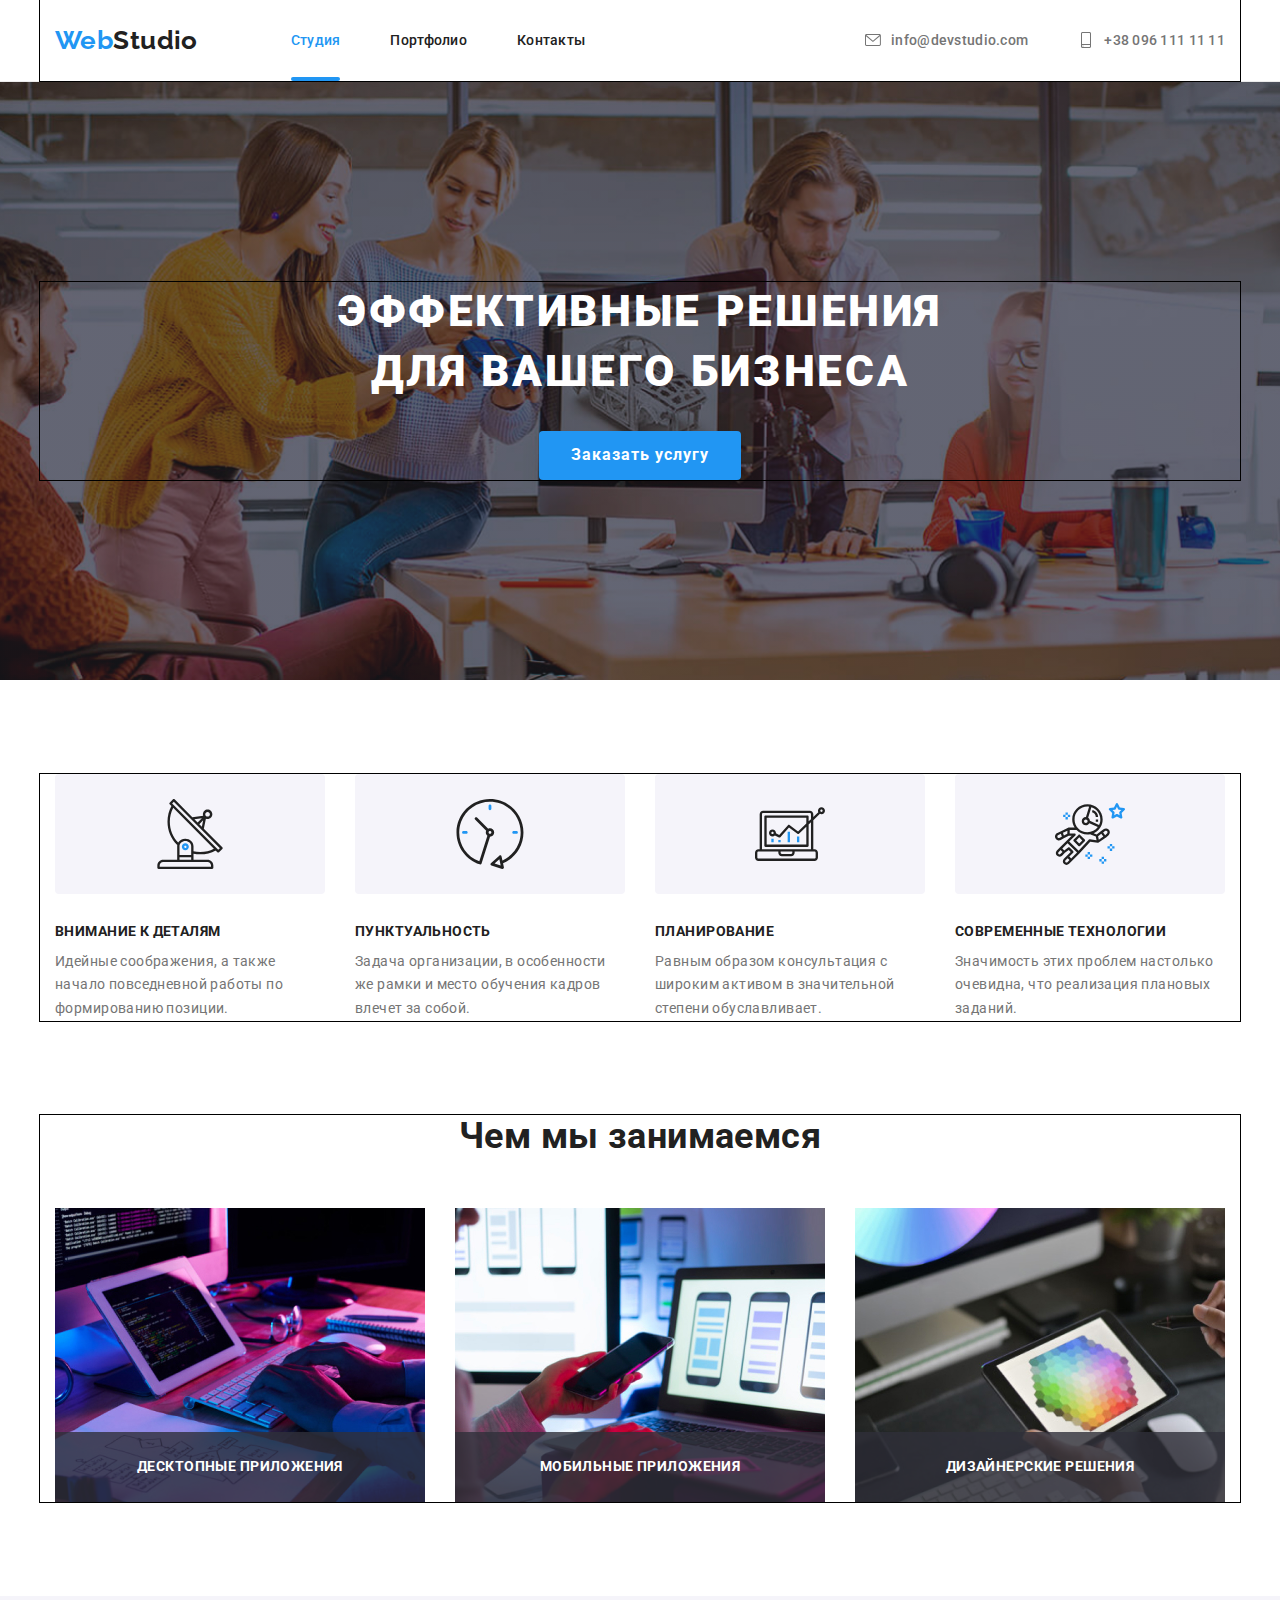
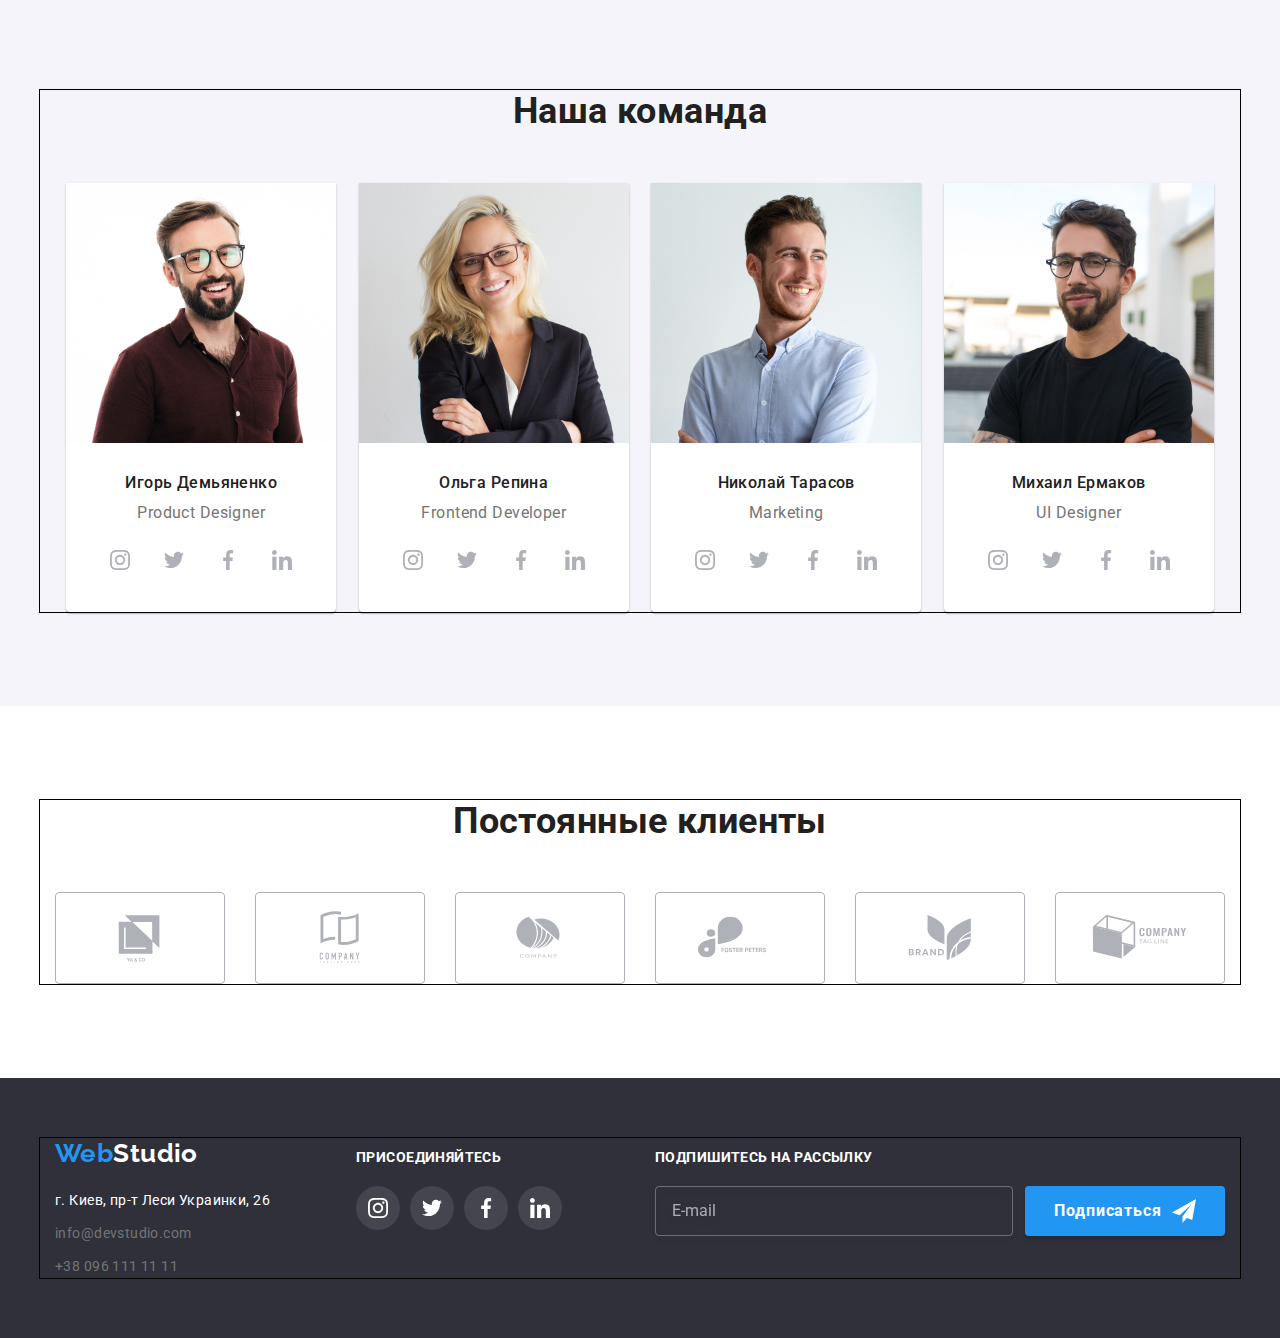
==== commit ee4620bb: "team - adoption" ====
--- a/index.html
+++ b/index.html
@@ -201,7 +201,7 @@
                     <h2 class="team-title"> Наша команда </h2>
                     <ul class="team-list">
                         <li class="team-list__item">
-                            <img src="./images/team1.jpg" alt="Игорь" width="270">
+                            <img src="./images/team1.jpg" alt="Игорь" width="100%">
                             <div class="team-list__info">
                                 <h3 class="team-list__name"> Игорь Демьяненко </h3>
                                 <p class="team-list__position"> Product Designer </p>
@@ -238,7 +238,7 @@
                             </div>
                         </li>
                         <li class="team-list__item">
-                            <img src="./images/team2.jpg" alt="Ольга" width="270">
+                            <img src="./images/team2.jpg" alt="Ольга" width="100%">
                             <div class="team-list__info">
                                 <h3 class="team-list__name"> Ольга Репина </h3>
                                 <p class="team-list__position"> Frontend Developer </p>
@@ -275,7 +275,7 @@
                             </div>
                         </li>
                         <li class="team-list__item">
-                            <img src="./images/team3.jpg" alt="Николай" width="270">
+                            <img src="./images/team3.jpg" alt="Николай" width="100%">
                             <div class="team-list__info">
                                 <h3 class="team-list__name"> Николай Тарасов </h3>
                                 <p class="team-list__position"> Marketing </p>
@@ -312,7 +312,7 @@
                             </div>
                         </li>
                         <li class="team-list__item">
-                            <img src="./images/team4.jpg" alt="Михаил" width="270">
+                            <img src="./images/team4.jpg" alt="Михаил" width="100%">
                             <div class="team-list__info">
                                 <h3 class="team-list__name"> Михаил Ермаков </h3>
                                 <p class="team-list__position"> UI Designer </p>
--- a/css/main.min.css
+++ b/css/main.min.css
@@ -1,2 +1,2 @@
-body{font-family:"Roboto", sans-serif;color:#212121;background-color:#ffffff;font-size:14px;letter-spacing:0.03em}h1,h2,h3,h4,h5,h6,p,address{margin:0;padding:0}img{display:block;max-width:100%;height:auto}ul{list-style-type:none;margin:0;padding:0}a{text-decoration:none}.container{margin-left:auto;margin-right:auto;padding-left:15px;padding-right:15px;outline:1px solid black}@media screen and (min-width: 480px){.container{width:480px}}@media screen and (min-width: 768px){.container{width:768px}}@media screen and (min-width: 1200px){.container{width:1200px}}.visually-hidden{position:absolute;width:1px;height:1px;margin:-1px;border:0;padding:0;white-space:nowrap;-webkit-clip-path:inset(100%);clip-path:inset(100%);clip:rect(0 0 0 0);overflow:hidden}.section-header{border-bottom:1px #ececec solid}.header{display:-webkit-box;display:-ms-flexbox;display:flex;-webkit-box-align:center;-ms-flex-align:center;align-items:center}.navigation{display:-webkit-box;display:-ms-flexbox;display:flex;-webkit-box-align:center;-ms-flex-align:center;align-items:center;-webkit-box-pack:justify;-ms-flex-pack:justify;justify-content:space-between}.navigation__logo{font-family:"Raleway", sans-serif;font-weight:700;font-size:26px;line-height:1.2;color:#212121;margin-right:93px}.navigation__logo--first{color:#2196f3}.pages{font-weight:500;line-height:1.2;letter-spacing:0.02em;color:#212121;list-style-type:none;display:-webkit-box;display:-ms-flexbox;display:flex}.pages__item:not(:last-child){margin-right:50px}.pages__link{position:relative;display:block;color:#212121;padding:32px 0;-webkit-transition:color 250ms cubic-bezier(0.4, 0, 0.2, 1);transition:color 250ms cubic-bezier(0.4, 0, 0.2, 1)}.pages__link:hover,.pages__link:focus,.pages__link:active{color:#2196f3}.pages__link--active{position:relative;display:block;color:#2196f3;padding:32px 0;-webkit-transition:color 250ms cubic-bezier(0.4, 0, 0.2, 1);transition:color 250ms cubic-bezier(0.4, 0, 0.2, 1)}.pages__link--active::after{content:"";position:absolute;bottom:0;display:block;width:100%;height:4px;background:#2196f3;border-radius:2px}.header-contacts{display:-webkit-box;display:-ms-flexbox;display:flex;margin-left:auto;-webkit-box-align:center;-ms-flex-align:center;align-items:center}.header-contacts__item{display:-webkit-box;display:-ms-flexbox;display:flex}.header-contacts__item:not(:first-child){margin-left:50px}.header-contacts__link{display:-webkit-box;display:-ms-flexbox;display:flex;font-weight:500;line-height:1.2;letter-spacing:0.02em;color:#757575;text-decoration:none;list-style-type:none;-webkit-transition:color 250ms cubic-bezier(0.4, 0, 0.2, 1);transition:color 250ms cubic-bezier(0.4, 0, 0.2, 1)}.header-contacts__link:hover,.header-contacts__link:focus{color:#2196f3}.header-contacts__thumb{width:16px;height:16px;margin-right:10px}.header-contacts__icon{width:16px;height:16px;fill:#757575;-webkit-transition:fill 250ms cubic-bezier(0.4, 0, 0.2, 1);transition:fill 250ms cubic-bezier(0.4, 0, 0.2, 1)}.header-contacts__link:hover .header-contacts__icon,.header-contacts__link:focus .header-contacts__icon{fill:#2196f3}.section-hero{background:#2f303a;margin-left:auto;margin-right:auto;padding-top:200px;padding-bottom:200px;background-image:-webkit-gradient(linear, left top, right top, from(rgba(47,48,58,0.4)), to(rgba(47,48,58,0.4))),url(../images/hero_background.jpg);background-image:linear-gradient(to right, rgba(47,48,58,0.4), rgba(47,48,58,0.4)),url(../images/hero_background.jpg);background-repeat:no-repeat;background-size:cover;background-position:center;max-height:600px;max-width:1600px}.hero{text-align:center}.hero-title{font-weight:900;font-size:26px;width:696px;margin-left:auto;margin-right:auto;line-height:1.61;letter-spacing:0.06em;text-transform:uppercase;color:#fff;margin-bottom:30px}@media screen and (max-width: 1199px){.hero-title{width:360px}}@media screen and (min-width: 1200px){.hero-title{font-size:44px;line-height:1.36}}.hero-button{padding:10px 32px;font-weight:700;font-size:16px;line-height:1.8;text-align:center;letter-spacing:0.06em;-webkit-box-shadow:0px 4px 4px rgba(0,0,0,0.15);box-shadow:0px 4px 4px rgba(0,0,0,0.15);border-radius:4px;border:0;color:#fff;background:#2196f3;cursor:pointer;-webkit-transition:background-color 250ms cubic-bezier(0.4, 0, 0.2, 1);transition:background-color 250ms cubic-bezier(0.4, 0, 0.2, 1)}.hero-button:hover,.hero-button:focus{background-color:#188ce8}.section-advantages{padding-top:94px;padding-bottom:94px}.advantages{padding-bottom:0}@media screen and (min-width: 768px){.features{display:-webkit-box;display:-ms-flexbox;display:flex;-ms-flex-wrap:wrap;flex-wrap:wrap}}@media screen and (min-width: 1200px){.features{display:-webkit-box;display:-ms-flexbox;display:flex;-webkit-box-pack:justify;-ms-flex-pack:justify;justify-content:space-between}}.features__title{font-weight:700;font-size:14px;line-height:1.1;text-transform:uppercase;color:#212121;margin-bottom:10px}@media screen and (max-width: 767px){.features__title{text-align:center}}.features__explain{line-height:1.7;color:#757575}.features__thumb{width:100%;height:120px;background:#f5f4fa;border-radius:4px;margin-bottom:30px;padding:25px 100px}.features__icon{width:100%;height:70px}.features__item{width:100%}@media screen and (min-width: 768px){.features__item{width:50%}}@media screen and (min-width: 1200px){.features__item{width:270px}}.visually-hidden{position:absolute;width:1px;height:1px;margin:-1px;border:0;padding:0;white-space:nowrap;-webkit-clip-path:inset(100%);clip-path:inset(100%);clip:rect(0 0 0 0);overflow:hidden}.section-activities{padding-bottom:94px}@media screen and (max-width: 1199px){.section-activities{position:absolute;width:1px;height:1px;margin:-1px;border:0;padding:0;white-space:nowrap;-webkit-clip-path:inset(100%);clip-path:inset(100%);clip:rect(0 0 0 0);overflow:hidden}}.activities-title{font-weight:700;font-size:36px;line-height:1.2;text-align:center;color:#212121;margin-bottom:50px}.activities-examples{display:-webkit-box;display:-ms-flexbox;display:flex;-webkit-box-pack:justify;-ms-flex-pack:justify;justify-content:space-between;z-index:1}.activities-examples__thumb{position:relative;display:-webkit-box;display:-ms-flexbox;display:flex;-webkit-box-align:end;-ms-flex-align:end;align-items:flex-end}.activities-examples__text{position:absolute;left:0;bottom:0;display:-webkit-box;display:-ms-flexbox;display:flex;-webkit-box-align:center;-ms-flex-align:center;align-items:center;-webkit-box-pack:center;-ms-flex-pack:center;justify-content:center;width:100%;height:70px;font-weight:700;font-size:14px;line-height:1.14;text-align:center;text-transform:uppercase;color:#fff;background:rgba(47,48,58,0.8)}.section-team{background:#f5f4fa;padding-top:94px;padding-bottom:94px}.team-title{font-weight:700;font-size:36px;line-height:1.2;text-align:center;color:#212121;margin-bottom:50px}.team-list{display:-webkit-box;display:-ms-flexbox;display:flex;-webkit-box-pack:center;-ms-flex-pack:center;justify-content:center}.team-list__item{background:#fff;-webkit-box-shadow:0px 1px 3px rgba(0,0,0,0.12),0px 1px 1px rgba(0,0,0,0.14),0px 2px 1px rgba(0,0,0,0.2);box-shadow:0px 1px 3px rgba(0,0,0,0.12),0px 1px 1px rgba(0,0,0,0.14),0px 2px 1px rgba(0,0,0,0.2);border-radius:0px 0px 4px 4px;width:270px}.team-list__item:not(:last-child){margin-right:30px}.team-list__info{padding-top:30px;padding-bottom:30px}.team-list__name{font-weight:500;font-size:16px;line-height:1.2;text-align:center;color:#212121;margin-bottom:10px}.team-list__position{font-size:16px;line-height:1.2;text-align:center;color:#757575;margin-bottom:16px}.team-list__socials{display:-webkit-box;display:-ms-flexbox;display:flex;-webkit-box-pack:center;-ms-flex-pack:center;justify-content:center}.member-socials__item{width:44px;height:44px}.member-socials__item:not(:last-child){margin-right:10px}.member-socials__link{display:-webkit-box;display:-ms-flexbox;display:flex;width:44px;height:44px;border-radius:50%;-webkit-box-align:center;-ms-flex-align:center;align-items:center;-webkit-box-pack:center;-ms-flex-pack:center;justify-content:center;-webkit-transition:background-color 250ms cubic-bezier(0.4, 0, 0.2, 1);transition:background-color 250ms cubic-bezier(0.4, 0, 0.2, 1)}.member-socials__link:hover,.member-socials__link:focus{background-color:#2196f3}.member-socials__icon{fill:#afb1b8;-webkit-transition:fill 250ms cubic-bezier(0.4, 0, 0.2, 1);transition:fill 250ms cubic-bezier(0.4, 0, 0.2, 1)}.member-socials__link:hover .member-socials__icon,.member-socials__link:focus .member-socials__icon{fill:#fff}.section-clients{margin-left:auto;margin-right:auto;padding-top:94px;padding-bottom:94px}.clients-title{font-weight:700;font-size:36px;line-height:42px;text-align:center;color:#212121;margin-bottom:50px}.clients-list{display:-webkit-box;display:-ms-flexbox;display:flex}.clients-list__item{width:170px;height:92px;display:-webkit-box;display:-ms-flexbox;display:flex;-webkit-box-align:center;-ms-flex-align:center;align-items:center;-webkit-box-pack:center;-ms-flex-pack:center;justify-content:center}.clients-list__item:not(:last-child){margin-right:30px}.clients-list__link{display:-webkit-box;display:-ms-flexbox;display:flex;-webkit-box-align:center;-ms-flex-align:center;align-items:center;-webkit-box-pack:center;-ms-flex-pack:center;justify-content:center;width:100%;height:100%;border:1px solid #afb1b8;border-radius:4px;-webkit-transition:border-color 250ms cubic-bezier(0.4, 0, 0.2, 1);transition:border-color 250ms cubic-bezier(0.4, 0, 0.2, 1)}.clients-list__link:hover,.clients-list__link:focus{border-color:#2196f3;cursor:pointer}.clients-list__icon{width:106px;height:60px;fill:#afb1b8;-webkit-transition:fill 250ms cubic-bezier(0.4, 0, 0.2, 1);transition:fill 250ms cubic-bezier(0.4, 0, 0.2, 1)}.clients-list__link:hover .clients-list__icon,.clients-list__icon .clients-list__link:focus{fill:#2196f3}.section-footer{background:#2f303a;padding-top:60px;padding-bottom:60px}.footer{display:-webkit-box;display:-ms-flexbox;display:flex;-webkit-box-align:baseline;-ms-flex-align:baseline;align-items:baseline}.footer-links__logo{font-family:"Raleway", sans-serif;font-style:normal;font-weight:700;font-size:26px;line-height:1.2;color:#fff;text-decoration:none}.footer-links__logo--first{color:#2196f3}.addresses{font-style:normal;margin-top:20px;width:231px}.addresses-list__item:not(:last-child){margin-bottom:9px}.addresses-list__phy-address{line-height:1.7;color:#fff;-webkit-transition:color 250ms cubic-bezier(0.4, 0, 0.2, 1);transition:color 250ms cubic-bezier(0.4, 0, 0.2, 1)}.addresses-list__phy-address:hover,.addresses-list__phy-address:focus{color:#2196f3}.addresses-list__address{line-height:1.7;color:#757575;-webkit-transition:color 250ms cubic-bezier(0.4, 0, 0.2, 1);transition:color 250ms cubic-bezier(0.4, 0, 0.2, 1)}.addresses-list__address:hover,.addresses-list__address:focus{color:#2196f3}.join{margin-left:70px}.join-title{color:#fff;font-weight:700;font-size:14px;line-height:1.14;text-transform:uppercase}.join-list{display:-webkit-box;display:-ms-flexbox;display:flex;-webkit-box-align:center;-ms-flex-align:center;align-items:center;margin-top:20px}.join-list__item:not(:last-child){margin-right:10px}.join-list__link{display:-webkit-box;display:-ms-flexbox;display:flex;-webkit-box-align:center;-ms-flex-align:center;align-items:center;-webkit-box-pack:center;-ms-flex-pack:center;justify-content:center;width:44px;height:44px;background:rgba(255,255,255,0.1);border-radius:50%;-webkit-transition:background-color 250ms cubic-bezier(0.4, 0, 0.2, 1);transition:background-color 250ms cubic-bezier(0.4, 0, 0.2, 1)}.join-list__link:hover,.join-list__link:focus{background-color:#2196f3}.subscribe{margin-left:auto}.subscribe-title{margin-bottom:20px;color:#fff;font-weight:700;font-size:14px;line-height:1.14;text-transform:uppercase}.subscribe-form{display:-webkit-box;display:-ms-flexbox;display:flex}.subscribe-form__action{width:358px;height:50px;padding:15px 16px;color:#fff;border:1px solid rgba(255,255,255,0.3);-webkit-filter:drop-shadow(0px 4px 4px rgba(0,0,0,0.15));filter:drop-shadow(0px 4px 4px rgba(0,0,0,0.15));border-radius:4px;background-color:transparent;-webkit-transition:border-color 250ms cubic-bezier(0.4, 0, 0.2, 1);transition:border-color 250ms cubic-bezier(0.4, 0, 0.2, 1)}.subscribe-form__action:hover,.subscribe-form__action:focus{outline:none;border-color:#fff}.subscribe-form__action::-webkit-input-placeholder{font-weight:400;font-size:16px;line-height:1.25;color:rgba(255,255,255,0.6)}.subscribe-form__action:-ms-input-placeholder{font-weight:400;font-size:16px;line-height:1.25;color:rgba(255,255,255,0.6)}.subscribe-form__action::-ms-input-placeholder{font-weight:400;font-size:16px;line-height:1.25;color:rgba(255,255,255,0.6)}.subscribe-form__action::placeholder{font-weight:400;font-size:16px;line-height:1.25;color:rgba(255,255,255,0.6)}.subscribe-form__button{display:-webkit-box;display:-ms-flexbox;display:flex;-webkit-box-align:center;-ms-flex-align:center;align-items:center;-webkit-box-pack:center;-ms-flex-pack:center;justify-content:center;width:200px;margin-left:12px;font-weight:700;cursor:pointer;font-size:16px;line-height:1.87;letter-spacing:0.06em;color:#fff;background:#2196f3;-webkit-box-shadow:0px 4px 4px rgba(0,0,0,0.15);box-shadow:0px 4px 4px rgba(0,0,0,0.15);border-radius:4px;border-color:transparent;-webkit-transition:background-color 250ms cubic-bezier(0.4, 0, 0.2, 1);transition:background-color 250ms cubic-bezier(0.4, 0, 0.2, 1)}.subscribe-form__button::after{content:"";width:24px;height:24px;margin-left:10px;background-image:url(../images/subscribe-icon.svg)}.subscribe-form__button:hover,.subscribe-form__button:focus{background-color:#188ce8}.section-filters{padding-top:94px;padding-bottom:94px}.filters-list{display:-webkit-box;display:-ms-flexbox;display:flex;-webkit-box-pack:center;-ms-flex-pack:center;justify-content:center;margin-bottom:50px}.filters-list__item:not(:last-child){margin-right:8px}.filters-list__button{background:#f5f4fa;border-radius:4px;cursor:pointer;width:auto;font-weight:500;font-size:16px;line-height:1.6;text-align:center;color:#212121;padding:6px 22px;border:0;display:block;-webkit-transition:background-color 250ms cubic-bezier(0.4, 0, 0.2, 1),color 250ms cubic-bezier(0.4, 0, 0.2, 1),-webkit-box-shadow 250ms cubic-bezier(0.4, 0, 0.2, 1);transition:background-color 250ms cubic-bezier(0.4, 0, 0.2, 1),color 250ms cubic-bezier(0.4, 0, 0.2, 1),-webkit-box-shadow 250ms cubic-bezier(0.4, 0, 0.2, 1);transition:background-color 250ms cubic-bezier(0.4, 0, 0.2, 1),color 250ms cubic-bezier(0.4, 0, 0.2, 1),box-shadow 250ms cubic-bezier(0.4, 0, 0.2, 1);transition:background-color 250ms cubic-bezier(0.4, 0, 0.2, 1),color 250ms cubic-bezier(0.4, 0, 0.2, 1),box-shadow 250ms cubic-bezier(0.4, 0, 0.2, 1),-webkit-box-shadow 250ms cubic-bezier(0.4, 0, 0.2, 1)}.filters-list__button:hover,.filters-list__button:focus{background-color:#2196f3;color:#fff;-webkit-box-shadow:0px 3px 1px rgba(0,0,0,0.1),0px 1px 2px rgba(0,0,0,0.08),0px 2px 2px rgba(0,0,0,0.12);box-shadow:0px 3px 1px rgba(0,0,0,0.1),0px 1px 2px rgba(0,0,0,0.08),0px 2px 2px rgba(0,0,0,0.12)}.examples-list{padding:0;margin:0;list-style:none;display:-webkit-box;display:-ms-flexbox;display:flex;-ms-flex-wrap:wrap;flex-wrap:wrap;margin-right:calc(-1 * 30px);margin-bottom:calc(-1 * 30px)}.examples-list__item{background:#fff;-ms-flex-preferred-size:calc(100% / 3 - 30px);flex-basis:calc(100% / 3 - 30px);margin-right:30px;margin-bottom:30px}.examples-list__title{font-weight:700;font-size:18px;line-height:2;letter-spacing:0.06em;color:#212121;margin-bottom:4px}.examples-list__sphere{font-size:16px;line-height:1.87;color:#757575}.examples-list__img{display:block;position:relative;overflow:hidden}.examples-list__text{padding:20px 24px;border:1px solid #eeeeee}.examples-list__link{display:inline-block}.examples-list__link:hover,.examples-list__link:focus{-webkit-box-shadow:0px 1px 1px rgba(0,0,0,0.12),0px 4px 4px rgba(0,0,0,0.06),1px 4px 6px rgba(0,0,0,0.16);box-shadow:0px 1px 1px rgba(0,0,0,0.12),0px 4px 4px rgba(0,0,0,0.06),1px 4px 6px rgba(0,0,0,0.16)}.examples-list__explain{position:absolute;display:inline-block;width:100%;height:100%;padding:63px 24px;font-weight:400;font-size:18px;line-height:28px;color:#fff;opacity:0;-webkit-transition:opacity 250ms cubic-bezier(0.4, 0, 0.2, 1),background-color 250ms cubic-bezier(0.4, 0, 0.2, 1),-webkit-transform 250ms cubic-bezier(0.4, 0, 0.2, 1);transition:opacity 250ms cubic-bezier(0.4, 0, 0.2, 1),background-color 250ms cubic-bezier(0.4, 0, 0.2, 1),-webkit-transform 250ms cubic-bezier(0.4, 0, 0.2, 1);transition:opacity 250ms cubic-bezier(0.4, 0, 0.2, 1),background-color 250ms cubic-bezier(0.4, 0, 0.2, 1),transform 250ms cubic-bezier(0.4, 0, 0.2, 1);transition:opacity 250ms cubic-bezier(0.4, 0, 0.2, 1),background-color 250ms cubic-bezier(0.4, 0, 0.2, 1),transform 250ms cubic-bezier(0.4, 0, 0.2, 1),-webkit-transform 250ms cubic-bezier(0.4, 0, 0.2, 1)}.examples-list__link:hover .examples-list__explain,.examples-list__link:focus .examples-list__explain{opacity:1;background-color:rgba(33,150,243,0.9);-webkit-transform:translateY(-100%);transform:translateY(-100%)}.backdrop{position:fixed;top:0;left:0;width:100%;height:100%;background:rgba(0,0,0,0.2);z-index:2;-webkit-transition:250ms cubic-bezier(0.4, 0, 0.2, 1);transition:250ms cubic-bezier(0.4, 0, 0.2, 1)}.backdrop.is-hidden{opacity:0;pointer-events:none}.modal{position:absolute;top:50%;left:50%;display:-webkit-box;display:-ms-flexbox;display:flex;-webkit-box-pack:center;-ms-flex-pack:center;justify-content:center;-webkit-transform:translate(-50%, -50%);transform:translate(-50%, -50%);width:528px;height:581px;padding:40px;background:#fff;-webkit-box-shadow:0px 1px 3px rgba(0,0,0,0.12),0px 1px 1px rgba(0,0,0,0.14),0px 2px 1px rgba(0,0,0,0.2);box-shadow:0px 1px 3px rgba(0,0,0,0.12),0px 1px 1px rgba(0,0,0,0.14),0px 2px 1px rgba(0,0,0,0.2);border-radius:4px}.modal-close{position:absolute;top:8px;right:8px;display:-webkit-box;display:-ms-flexbox;display:flex;width:30px;height:30px;-webkit-box-align:center;-ms-flex-align:center;align-items:center;-webkit-box-pack:center;-ms-flex-pack:center;justify-content:center;padding:0;background:#fff;border:1px solid rgba(0,0,0,0.1);border-radius:50%;cursor:pointer}.modal-close__icon{width:18px;height:18px;fill:#000000;-webkit-transition:fill 250ms cubic-bezier(0.4, 0, 0.2, 1);transition:fill 250ms cubic-bezier(0.4, 0, 0.2, 1)}.modal-close:hover .modal-close__icon,.modal-close:focus .modal-close__icon{fill:#2196f3}.modal-form__title{margin-bottom:12px;font-weight:700;font-size:20px;line-height:23px;text-align:center;color:#212121}.modal-form__list{margin-bottom:30px}.modal-form__label{margin-bottom:4px;font-weight:400;font-size:12px;line-height:14px;letter-spacing:0.01em;color:#757575}.modal-form__field{position:relative}.modal-form__item{display:-webkit-box;display:-ms-flexbox;display:flex;-webkit-box-orient:vertical;-webkit-box-direction:normal;-ms-flex-direction:column;flex-direction:column;margin-bottom:10px}.modal-form__item.comment{margin-bottom:20px}.modal-form__input{padding:12px 42px;height:40px;width:100%;border:1px solid rgba(33,33,33,0.2);border-radius:4px;-webkit-transition:border-color 250ms cubic-bezier(0.4, 0, 0.2, 1);transition:border-color 250ms cubic-bezier(0.4, 0, 0.2, 1)}.modal-form__input:hover,.modal-form__input:focus{outline:none;border-color:#2196f3}.modal-form__icon{position:absolute;width:18px;height:18px;left:12px;top:50%;-webkit-transform:translateY(-50%);transform:translateY(-50%);-webkit-transition:fill 250ms cubic-bezier(0.4, 0, 0.2, 1);transition:fill 250ms cubic-bezier(0.4, 0, 0.2, 1)}.modal-form__item:focus-within .modal-form__icon,.modal-form__item:hover .modal-form__icon{fill:#2196f3}.modal-form__textarea{resize:none;width:100%;height:120px;padding:12px 16px;border:1px solid rgba(33,33,33,0.2);border-radius:4px;-webkit-transition:border-color 250ms cubic-bezier(0.4, 0, 0.2, 1);transition:border-color 250ms cubic-bezier(0.4, 0, 0.2, 1)}.modal-form__textarea:hover,.modal-form__textarea:focus{outline:none;border-color:#2196f3}.modal-form__textarea::-webkit-input-placeholder{font-weight:400;font-size:12px;line-height:14px;letter-spacing:0.01em;color:rgba(117,117,117,0.5)}.modal-form__textarea:-ms-input-placeholder{font-weight:400;font-size:12px;line-height:14px;letter-spacing:0.01em;color:rgba(117,117,117,0.5)}.modal-form__textarea::-ms-input-placeholder{font-weight:400;font-size:12px;line-height:14px;letter-spacing:0.01em;color:rgba(117,117,117,0.5)}.modal-form__textarea::placeholder{font-weight:400;font-size:12px;line-height:14px;letter-spacing:0.01em;color:rgba(117,117,117,0.5)}.modal-permition{display:-webkit-box;display:-ms-flexbox;display:flex;-webkit-box-align:center;-ms-flex-align:center;align-items:center}.modal-permition__label{display:-webkit-box;display:-ms-flexbox;display:flex;-webkit-box-align:center;-ms-flex-align:center;align-items:center;cursor:pointer}.modal-permition__checkbox{position:absolute;-webkit-appearance:none;-moz-appearance:none;appearance:none}.modal-permition__policy{margin-left:7px;font-weight:400;font-size:14px;line-height:24px;color:#757575}.modal-permition__link{color:#2196f3;text-decoration:underline}.modal-permition__icon{display:block;width:16px;height:15px;border:2px solid #212121;border-radius:2px;cursor:pointer;-webkit-transition:border-color 250ms cubic-bezier(0.4, 0, 0.2, 1);transition:border-color 250ms cubic-bezier(0.4, 0, 0.2, 1)}.modal-permition__checkbox:hover+.modal-permition__icon,.modal-permition__checkbox:focus+.modal-permition__icon{border-color:#2196f3}.modal-permition__checkbox:checked+.modal-permition__icon{background-color:#2196f3;background-image:url(../images/checkbox-icon.svg);background-repeat:no-repeat;background-position:center;background-size:contain;background-origin:border-box;border-color:transparent}.modal-submit{display:-webkit-box;display:-ms-flexbox;display:flex;-webkit-box-align:center;-ms-flex-align:center;align-items:center;-webkit-box-pack:center;-ms-flex-pack:center;justify-content:center;margin-left:auto;margin-right:auto;padding:0;width:200px;height:50px;cursor:pointer;background:#2196f3;-webkit-box-shadow:0px 4px 4px rgba(0,0,0,0.15);box-shadow:0px 4px 4px rgba(0,0,0,0.15);border-radius:4px;border-color:transparent;font-weight:700;font-size:16px;line-height:30px;letter-spacing:0.06em;color:#fff;-webkit-transition:background-color 250ms cubic-bezier(0.4, 0, 0.2, 1);transition:background-color 250ms cubic-bezier(0.4, 0, 0.2, 1)}.modal-submit:hover,.modal-submit:focus{background-color:#188ce8}
+body{font-family:"Roboto", sans-serif;color:#212121;background-color:#ffffff;font-size:14px;letter-spacing:0.03em}h1,h2,h3,h4,h5,h6,p,address{margin:0;padding:0}img{display:block;max-width:100%;height:auto}ul{list-style-type:none;margin:0;padding:0}a{text-decoration:none}.container{margin-left:auto;margin-right:auto;padding-left:15px;padding-right:15px;outline:1px solid black}@media screen and (min-width: 480px){.container{width:480px}}@media screen and (min-width: 768px){.container{width:768px}}@media screen and (min-width: 1200px){.container{width:1200px}}.visually-hidden{position:absolute;width:1px;height:1px;margin:-1px;border:0;padding:0;white-space:nowrap;-webkit-clip-path:inset(100%);clip-path:inset(100%);clip:rect(0 0 0 0);overflow:hidden}.section-header{border-bottom:1px #ececec solid}.header{display:-webkit-box;display:-ms-flexbox;display:flex;-webkit-box-align:center;-ms-flex-align:center;align-items:center}.navigation{display:-webkit-box;display:-ms-flexbox;display:flex;-webkit-box-align:center;-ms-flex-align:center;align-items:center;-webkit-box-pack:justify;-ms-flex-pack:justify;justify-content:space-between}.navigation__logo{font-family:"Raleway", sans-serif;font-weight:700;font-size:26px;line-height:1.2;color:#212121;margin-right:93px}.navigation__logo--first{color:#2196f3}.pages{font-weight:500;line-height:1.2;letter-spacing:0.02em;color:#212121;list-style-type:none;display:-webkit-box;display:-ms-flexbox;display:flex}.pages__item:not(:last-child){margin-right:50px}.pages__link{position:relative;display:block;color:#212121;padding:32px 0;-webkit-transition:color 250ms cubic-bezier(0.4, 0, 0.2, 1);transition:color 250ms cubic-bezier(0.4, 0, 0.2, 1)}.pages__link:hover,.pages__link:focus,.pages__link:active{color:#2196f3}.pages__link--active{position:relative;display:block;color:#2196f3;padding:32px 0;-webkit-transition:color 250ms cubic-bezier(0.4, 0, 0.2, 1);transition:color 250ms cubic-bezier(0.4, 0, 0.2, 1)}.pages__link--active::after{content:"";position:absolute;bottom:0;display:block;width:100%;height:4px;background:#2196f3;border-radius:2px}.header-contacts{display:-webkit-box;display:-ms-flexbox;display:flex;margin-left:auto;-webkit-box-align:center;-ms-flex-align:center;align-items:center}.header-contacts__item{display:-webkit-box;display:-ms-flexbox;display:flex}.header-contacts__item:not(:first-child){margin-left:50px}.header-contacts__link{display:-webkit-box;display:-ms-flexbox;display:flex;font-weight:500;line-height:1.2;letter-spacing:0.02em;color:#757575;text-decoration:none;list-style-type:none;-webkit-transition:color 250ms cubic-bezier(0.4, 0, 0.2, 1);transition:color 250ms cubic-bezier(0.4, 0, 0.2, 1)}.header-contacts__link:hover,.header-contacts__link:focus{color:#2196f3}.header-contacts__thumb{width:16px;height:16px;margin-right:10px}.header-contacts__icon{width:16px;height:16px;fill:#757575;-webkit-transition:fill 250ms cubic-bezier(0.4, 0, 0.2, 1);transition:fill 250ms cubic-bezier(0.4, 0, 0.2, 1)}.header-contacts__link:hover .header-contacts__icon,.header-contacts__link:focus .header-contacts__icon{fill:#2196f3}.section-hero{background:#2f303a;margin-left:auto;margin-right:auto;padding-top:200px;padding-bottom:200px;background-image:-webkit-gradient(linear, left top, right top, from(rgba(47,48,58,0.4)), to(rgba(47,48,58,0.4))),url(../images/hero_background.jpg);background-image:linear-gradient(to right, rgba(47,48,58,0.4), rgba(47,48,58,0.4)),url(../images/hero_background.jpg);background-repeat:no-repeat;background-size:cover;background-position:center;max-height:600px;max-width:1600px}.hero{text-align:center}.hero-title{font-weight:900;font-size:26px;width:696px;margin-left:auto;margin-right:auto;line-height:1.61;letter-spacing:0.06em;text-transform:uppercase;color:#fff;margin-bottom:30px}@media screen and (max-width: 1199px){.hero-title{width:360px}}@media screen and (min-width: 1200px){.hero-title{font-size:44px;line-height:1.36}}.hero-button{padding:10px 32px;font-weight:700;font-size:16px;line-height:1.8;text-align:center;letter-spacing:0.06em;-webkit-box-shadow:0px 4px 4px rgba(0,0,0,0.15);box-shadow:0px 4px 4px rgba(0,0,0,0.15);border-radius:4px;border:0;color:#fff;background:#2196f3;cursor:pointer;-webkit-transition:background-color 250ms cubic-bezier(0.4, 0, 0.2, 1);transition:background-color 250ms cubic-bezier(0.4, 0, 0.2, 1)}.hero-button:hover,.hero-button:focus{background-color:#188ce8}.section-advantages{padding-top:94px;padding-bottom:94px}.advantages{padding-bottom:0}@media screen and (min-width: 768px){.features{display:-webkit-box;display:-ms-flexbox;display:flex;-ms-flex-wrap:wrap;flex-wrap:wrap}}@media screen and (min-width: 1200px){.features{display:-webkit-box;display:-ms-flexbox;display:flex;-webkit-box-pack:justify;-ms-flex-pack:justify;justify-content:space-between}}.features__title{font-weight:700;font-size:14px;line-height:1.1;text-transform:uppercase;color:#212121;margin-bottom:10px}@media screen and (max-width: 767px){.features__title{text-align:center}}.features__explain{line-height:1.7;color:#757575}.features__thumb{width:100%;height:120px;background:#f5f4fa;border-radius:4px;margin-bottom:30px;padding:25px 100px}.features__icon{width:100%;height:70px}.features__item{width:100%}@media screen and (min-width: 768px){.features__item{width:50%}}@media screen and (min-width: 1200px){.features__item{width:270px}}.visually-hidden{position:absolute;width:1px;height:1px;margin:-1px;border:0;padding:0;white-space:nowrap;-webkit-clip-path:inset(100%);clip-path:inset(100%);clip:rect(0 0 0 0);overflow:hidden}.section-activities{padding-bottom:94px}@media screen and (max-width: 1199px){.section-activities{position:absolute;width:1px;height:1px;margin:-1px;border:0;padding:0;white-space:nowrap;-webkit-clip-path:inset(100%);clip-path:inset(100%);clip:rect(0 0 0 0);overflow:hidden}}.activities-title{font-weight:700;font-size:36px;line-height:1.2;text-align:center;color:#212121;margin-bottom:50px}.activities-examples{display:-webkit-box;display:-ms-flexbox;display:flex;-webkit-box-pack:justify;-ms-flex-pack:justify;justify-content:space-between;z-index:1}.activities-examples__thumb{position:relative;display:-webkit-box;display:-ms-flexbox;display:flex;-webkit-box-align:end;-ms-flex-align:end;align-items:flex-end}.activities-examples__text{position:absolute;left:0;bottom:0;display:-webkit-box;display:-ms-flexbox;display:flex;-webkit-box-align:center;-ms-flex-align:center;align-items:center;-webkit-box-pack:center;-ms-flex-pack:center;justify-content:center;width:100%;height:70px;font-weight:700;font-size:14px;line-height:1.14;text-align:center;text-transform:uppercase;color:#fff;background:rgba(47,48,58,0.8)}.section-team{background:#f5f4fa;padding-top:94px;padding-bottom:94px}.team-title{font-weight:700;font-size:36px;line-height:1.2;text-align:center;color:#212121;margin-bottom:50px}@media screen and (min-width: 768px){.team-list{display:-webkit-box;display:-ms-flexbox;display:flex;-ms-flex-wrap:wrap;flex-wrap:wrap}}@media screen and (min-width: 1200px){.team-list{display:-webkit-box;display:-ms-flexbox;display:flex;-webkit-box-pack:justify;-ms-flex-pack:justify;justify-content:space-between}}.team-list__item{margin-left:auto;margin-right:auto;background:#fff;-webkit-box-shadow:0px 1px 3px rgba(0,0,0,0.12),0px 1px 1px rgba(0,0,0,0.14),0px 2px 1px rgba(0,0,0,0.2);box-shadow:0px 1px 3px rgba(0,0,0,0.12),0px 1px 1px rgba(0,0,0,0.14),0px 2px 1px rgba(0,0,0,0.2);border-radius:0px 0px 4px 4px;width:450px}@media screen and (min-width: 768px){.team-list__item{width:354px}}@media screen and (min-width: 1200px){.team-list__item{width:270px}}.team-list__info{padding-top:30px;padding-bottom:30px}.team-list__name{font-weight:500;font-size:16px;line-height:1.2;text-align:center;color:#212121;margin-bottom:10px}.team-list__position{font-size:16px;line-height:1.2;text-align:center;color:#757575;margin-bottom:16px}.team-list__socials{display:-webkit-box;display:-ms-flexbox;display:flex;-webkit-box-pack:center;-ms-flex-pack:center;justify-content:center}.member-socials__item{width:44px;height:44px}.member-socials__item:not(:last-child){margin-right:10px}.member-socials__link{display:-webkit-box;display:-ms-flexbox;display:flex;width:44px;height:44px;border-radius:50%;-webkit-box-align:center;-ms-flex-align:center;align-items:center;-webkit-box-pack:center;-ms-flex-pack:center;justify-content:center;-webkit-transition:background-color 250ms cubic-bezier(0.4, 0, 0.2, 1);transition:background-color 250ms cubic-bezier(0.4, 0, 0.2, 1)}.member-socials__link:hover,.member-socials__link:focus{background-color:#2196f3}.member-socials__icon{fill:#afb1b8;-webkit-transition:fill 250ms cubic-bezier(0.4, 0, 0.2, 1);transition:fill 250ms cubic-bezier(0.4, 0, 0.2, 1)}.member-socials__link:hover .member-socials__icon,.member-socials__link:focus .member-socials__icon{fill:#fff}.section-clients{margin-left:auto;margin-right:auto;padding-top:94px;padding-bottom:94px}.clients-title{font-weight:700;font-size:36px;line-height:42px;text-align:center;color:#212121;margin-bottom:50px}.clients-list{display:-webkit-box;display:-ms-flexbox;display:flex}.clients-list__item{width:170px;height:92px;display:-webkit-box;display:-ms-flexbox;display:flex;-webkit-box-align:center;-ms-flex-align:center;align-items:center;-webkit-box-pack:center;-ms-flex-pack:center;justify-content:center}.clients-list__item:not(:last-child){margin-right:30px}.clients-list__link{display:-webkit-box;display:-ms-flexbox;display:flex;-webkit-box-align:center;-ms-flex-align:center;align-items:center;-webkit-box-pack:center;-ms-flex-pack:center;justify-content:center;width:100%;height:100%;border:1px solid #afb1b8;border-radius:4px;-webkit-transition:border-color 250ms cubic-bezier(0.4, 0, 0.2, 1);transition:border-color 250ms cubic-bezier(0.4, 0, 0.2, 1)}.clients-list__link:hover,.clients-list__link:focus{border-color:#2196f3;cursor:pointer}.clients-list__icon{width:106px;height:60px;fill:#afb1b8;-webkit-transition:fill 250ms cubic-bezier(0.4, 0, 0.2, 1);transition:fill 250ms cubic-bezier(0.4, 0, 0.2, 1)}.clients-list__link:hover .clients-list__icon,.clients-list__icon .clients-list__link:focus{fill:#2196f3}.section-footer{background:#2f303a;padding-top:60px;padding-bottom:60px}.footer{display:-webkit-box;display:-ms-flexbox;display:flex;-webkit-box-align:baseline;-ms-flex-align:baseline;align-items:baseline}.footer-links__logo{font-family:"Raleway", sans-serif;font-style:normal;font-weight:700;font-size:26px;line-height:1.2;color:#fff;text-decoration:none}.footer-links__logo--first{color:#2196f3}.addresses{font-style:normal;margin-top:20px;width:231px}.addresses-list__item:not(:last-child){margin-bottom:9px}.addresses-list__phy-address{line-height:1.7;color:#fff;-webkit-transition:color 250ms cubic-bezier(0.4, 0, 0.2, 1);transition:color 250ms cubic-bezier(0.4, 0, 0.2, 1)}.addresses-list__phy-address:hover,.addresses-list__phy-address:focus{color:#2196f3}.addresses-list__address{line-height:1.7;color:#757575;-webkit-transition:color 250ms cubic-bezier(0.4, 0, 0.2, 1);transition:color 250ms cubic-bezier(0.4, 0, 0.2, 1)}.addresses-list__address:hover,.addresses-list__address:focus{color:#2196f3}.join{margin-left:70px}.join-title{color:#fff;font-weight:700;font-size:14px;line-height:1.14;text-transform:uppercase}.join-list{display:-webkit-box;display:-ms-flexbox;display:flex;-webkit-box-align:center;-ms-flex-align:center;align-items:center;margin-top:20px}.join-list__item:not(:last-child){margin-right:10px}.join-list__link{display:-webkit-box;display:-ms-flexbox;display:flex;-webkit-box-align:center;-ms-flex-align:center;align-items:center;-webkit-box-pack:center;-ms-flex-pack:center;justify-content:center;width:44px;height:44px;background:rgba(255,255,255,0.1);border-radius:50%;-webkit-transition:background-color 250ms cubic-bezier(0.4, 0, 0.2, 1);transition:background-color 250ms cubic-bezier(0.4, 0, 0.2, 1)}.join-list__link:hover,.join-list__link:focus{background-color:#2196f3}.subscribe{margin-left:auto}.subscribe-title{margin-bottom:20px;color:#fff;font-weight:700;font-size:14px;line-height:1.14;text-transform:uppercase}.subscribe-form{display:-webkit-box;display:-ms-flexbox;display:flex}.subscribe-form__action{width:358px;height:50px;padding:15px 16px;color:#fff;border:1px solid rgba(255,255,255,0.3);-webkit-filter:drop-shadow(0px 4px 4px rgba(0,0,0,0.15));filter:drop-shadow(0px 4px 4px rgba(0,0,0,0.15));border-radius:4px;background-color:transparent;-webkit-transition:border-color 250ms cubic-bezier(0.4, 0, 0.2, 1);transition:border-color 250ms cubic-bezier(0.4, 0, 0.2, 1)}.subscribe-form__action:hover,.subscribe-form__action:focus{outline:none;border-color:#fff}.subscribe-form__action::-webkit-input-placeholder{font-weight:400;font-size:16px;line-height:1.25;color:rgba(255,255,255,0.6)}.subscribe-form__action:-ms-input-placeholder{font-weight:400;font-size:16px;line-height:1.25;color:rgba(255,255,255,0.6)}.subscribe-form__action::-ms-input-placeholder{font-weight:400;font-size:16px;line-height:1.25;color:rgba(255,255,255,0.6)}.subscribe-form__action::placeholder{font-weight:400;font-size:16px;line-height:1.25;color:rgba(255,255,255,0.6)}.subscribe-form__button{display:-webkit-box;display:-ms-flexbox;display:flex;-webkit-box-align:center;-ms-flex-align:center;align-items:center;-webkit-box-pack:center;-ms-flex-pack:center;justify-content:center;width:200px;margin-left:12px;font-weight:700;cursor:pointer;font-size:16px;line-height:1.87;letter-spacing:0.06em;color:#fff;background:#2196f3;-webkit-box-shadow:0px 4px 4px rgba(0,0,0,0.15);box-shadow:0px 4px 4px rgba(0,0,0,0.15);border-radius:4px;border-color:transparent;-webkit-transition:background-color 250ms cubic-bezier(0.4, 0, 0.2, 1);transition:background-color 250ms cubic-bezier(0.4, 0, 0.2, 1)}.subscribe-form__button::after{content:"";width:24px;height:24px;margin-left:10px;background-image:url(../images/subscribe-icon.svg)}.subscribe-form__button:hover,.subscribe-form__button:focus{background-color:#188ce8}.section-filters{padding-top:94px;padding-bottom:94px}.filters-list{display:-webkit-box;display:-ms-flexbox;display:flex;-webkit-box-pack:center;-ms-flex-pack:center;justify-content:center;margin-bottom:50px}.filters-list__item:not(:last-child){margin-right:8px}.filters-list__button{background:#f5f4fa;border-radius:4px;cursor:pointer;width:auto;font-weight:500;font-size:16px;line-height:1.6;text-align:center;color:#212121;padding:6px 22px;border:0;display:block;-webkit-transition:background-color 250ms cubic-bezier(0.4, 0, 0.2, 1),color 250ms cubic-bezier(0.4, 0, 0.2, 1),-webkit-box-shadow 250ms cubic-bezier(0.4, 0, 0.2, 1);transition:background-color 250ms cubic-bezier(0.4, 0, 0.2, 1),color 250ms cubic-bezier(0.4, 0, 0.2, 1),-webkit-box-shadow 250ms cubic-bezier(0.4, 0, 0.2, 1);transition:background-color 250ms cubic-bezier(0.4, 0, 0.2, 1),color 250ms cubic-bezier(0.4, 0, 0.2, 1),box-shadow 250ms cubic-bezier(0.4, 0, 0.2, 1);transition:background-color 250ms cubic-bezier(0.4, 0, 0.2, 1),color 250ms cubic-bezier(0.4, 0, 0.2, 1),box-shadow 250ms cubic-bezier(0.4, 0, 0.2, 1),-webkit-box-shadow 250ms cubic-bezier(0.4, 0, 0.2, 1)}.filters-list__button:hover,.filters-list__button:focus{background-color:#2196f3;color:#fff;-webkit-box-shadow:0px 3px 1px rgba(0,0,0,0.1),0px 1px 2px rgba(0,0,0,0.08),0px 2px 2px rgba(0,0,0,0.12);box-shadow:0px 3px 1px rgba(0,0,0,0.1),0px 1px 2px rgba(0,0,0,0.08),0px 2px 2px rgba(0,0,0,0.12)}.examples-list{padding:0;margin:0;list-style:none;display:-webkit-box;display:-ms-flexbox;display:flex;-ms-flex-wrap:wrap;flex-wrap:wrap;margin-right:calc(-1 * 30px);margin-bottom:calc(-1 * 30px)}.examples-list__item{background:#fff;-ms-flex-preferred-size:calc(100% / 3 - 30px);flex-basis:calc(100% / 3 - 30px);margin-right:30px;margin-bottom:30px}.examples-list__title{font-weight:700;font-size:18px;line-height:2;letter-spacing:0.06em;color:#212121;margin-bottom:4px}.examples-list__sphere{font-size:16px;line-height:1.87;color:#757575}.examples-list__img{display:block;position:relative;overflow:hidden}.examples-list__text{padding:20px 24px;border:1px solid #eeeeee}.examples-list__link{display:inline-block}.examples-list__link:hover,.examples-list__link:focus{-webkit-box-shadow:0px 1px 1px rgba(0,0,0,0.12),0px 4px 4px rgba(0,0,0,0.06),1px 4px 6px rgba(0,0,0,0.16);box-shadow:0px 1px 1px rgba(0,0,0,0.12),0px 4px 4px rgba(0,0,0,0.06),1px 4px 6px rgba(0,0,0,0.16)}.examples-list__explain{position:absolute;display:inline-block;width:100%;height:100%;padding:63px 24px;font-weight:400;font-size:18px;line-height:28px;color:#fff;opacity:0;-webkit-transition:opacity 250ms cubic-bezier(0.4, 0, 0.2, 1),background-color 250ms cubic-bezier(0.4, 0, 0.2, 1),-webkit-transform 250ms cubic-bezier(0.4, 0, 0.2, 1);transition:opacity 250ms cubic-bezier(0.4, 0, 0.2, 1),background-color 250ms cubic-bezier(0.4, 0, 0.2, 1),-webkit-transform 250ms cubic-bezier(0.4, 0, 0.2, 1);transition:opacity 250ms cubic-bezier(0.4, 0, 0.2, 1),background-color 250ms cubic-bezier(0.4, 0, 0.2, 1),transform 250ms cubic-bezier(0.4, 0, 0.2, 1);transition:opacity 250ms cubic-bezier(0.4, 0, 0.2, 1),background-color 250ms cubic-bezier(0.4, 0, 0.2, 1),transform 250ms cubic-bezier(0.4, 0, 0.2, 1),-webkit-transform 250ms cubic-bezier(0.4, 0, 0.2, 1)}.examples-list__link:hover .examples-list__explain,.examples-list__link:focus .examples-list__explain{opacity:1;background-color:rgba(33,150,243,0.9);-webkit-transform:translateY(-100%);transform:translateY(-100%)}.backdrop{position:fixed;top:0;left:0;width:100%;height:100%;background:rgba(0,0,0,0.2);z-index:2;-webkit-transition:250ms cubic-bezier(0.4, 0, 0.2, 1);transition:250ms cubic-bezier(0.4, 0, 0.2, 1)}.backdrop.is-hidden{opacity:0;pointer-events:none}.modal{position:absolute;top:50%;left:50%;display:-webkit-box;display:-ms-flexbox;display:flex;-webkit-box-pack:center;-ms-flex-pack:center;justify-content:center;-webkit-transform:translate(-50%, -50%);transform:translate(-50%, -50%);width:528px;height:581px;padding:40px;background:#fff;-webkit-box-shadow:0px 1px 3px rgba(0,0,0,0.12),0px 1px 1px rgba(0,0,0,0.14),0px 2px 1px rgba(0,0,0,0.2);box-shadow:0px 1px 3px rgba(0,0,0,0.12),0px 1px 1px rgba(0,0,0,0.14),0px 2px 1px rgba(0,0,0,0.2);border-radius:4px}.modal-close{position:absolute;top:8px;right:8px;display:-webkit-box;display:-ms-flexbox;display:flex;width:30px;height:30px;-webkit-box-align:center;-ms-flex-align:center;align-items:center;-webkit-box-pack:center;-ms-flex-pack:center;justify-content:center;padding:0;background:#fff;border:1px solid rgba(0,0,0,0.1);border-radius:50%;cursor:pointer}.modal-close__icon{width:18px;height:18px;fill:#000000;-webkit-transition:fill 250ms cubic-bezier(0.4, 0, 0.2, 1);transition:fill 250ms cubic-bezier(0.4, 0, 0.2, 1)}.modal-close:hover .modal-close__icon,.modal-close:focus .modal-close__icon{fill:#2196f3}.modal-form__title{margin-bottom:12px;font-weight:700;font-size:20px;line-height:23px;text-align:center;color:#212121}.modal-form__list{margin-bottom:30px}.modal-form__label{margin-bottom:4px;font-weight:400;font-size:12px;line-height:14px;letter-spacing:0.01em;color:#757575}.modal-form__field{position:relative}.modal-form__item{display:-webkit-box;display:-ms-flexbox;display:flex;-webkit-box-orient:vertical;-webkit-box-direction:normal;-ms-flex-direction:column;flex-direction:column;margin-bottom:10px}.modal-form__item.comment{margin-bottom:20px}.modal-form__input{padding:12px 42px;height:40px;width:100%;border:1px solid rgba(33,33,33,0.2);border-radius:4px;-webkit-transition:border-color 250ms cubic-bezier(0.4, 0, 0.2, 1);transition:border-color 250ms cubic-bezier(0.4, 0, 0.2, 1)}.modal-form__input:hover,.modal-form__input:focus{outline:none;border-color:#2196f3}.modal-form__icon{position:absolute;width:18px;height:18px;left:12px;top:50%;-webkit-transform:translateY(-50%);transform:translateY(-50%);-webkit-transition:fill 250ms cubic-bezier(0.4, 0, 0.2, 1);transition:fill 250ms cubic-bezier(0.4, 0, 0.2, 1)}.modal-form__item:focus-within .modal-form__icon,.modal-form__item:hover .modal-form__icon{fill:#2196f3}.modal-form__textarea{resize:none;width:100%;height:120px;padding:12px 16px;border:1px solid rgba(33,33,33,0.2);border-radius:4px;-webkit-transition:border-color 250ms cubic-bezier(0.4, 0, 0.2, 1);transition:border-color 250ms cubic-bezier(0.4, 0, 0.2, 1)}.modal-form__textarea:hover,.modal-form__textarea:focus{outline:none;border-color:#2196f3}.modal-form__textarea::-webkit-input-placeholder{font-weight:400;font-size:12px;line-height:14px;letter-spacing:0.01em;color:rgba(117,117,117,0.5)}.modal-form__textarea:-ms-input-placeholder{font-weight:400;font-size:12px;line-height:14px;letter-spacing:0.01em;color:rgba(117,117,117,0.5)}.modal-form__textarea::-ms-input-placeholder{font-weight:400;font-size:12px;line-height:14px;letter-spacing:0.01em;color:rgba(117,117,117,0.5)}.modal-form__textarea::placeholder{font-weight:400;font-size:12px;line-height:14px;letter-spacing:0.01em;color:rgba(117,117,117,0.5)}.modal-permition{display:-webkit-box;display:-ms-flexbox;display:flex;-webkit-box-align:center;-ms-flex-align:center;align-items:center}.modal-permition__label{display:-webkit-box;display:-ms-flexbox;display:flex;-webkit-box-align:center;-ms-flex-align:center;align-items:center;cursor:pointer}.modal-permition__checkbox{position:absolute;-webkit-appearance:none;-moz-appearance:none;appearance:none}.modal-permition__policy{margin-left:7px;font-weight:400;font-size:14px;line-height:24px;color:#757575}.modal-permition__link{color:#2196f3;text-decoration:underline}.modal-permition__icon{display:block;width:16px;height:15px;border:2px solid #212121;border-radius:2px;cursor:pointer;-webkit-transition:border-color 250ms cubic-bezier(0.4, 0, 0.2, 1);transition:border-color 250ms cubic-bezier(0.4, 0, 0.2, 1)}.modal-permition__checkbox:hover+.modal-permition__icon,.modal-permition__checkbox:focus+.modal-permition__icon{border-color:#2196f3}.modal-permition__checkbox:checked+.modal-permition__icon{background-color:#2196f3;background-image:url(../images/checkbox-icon.svg);background-repeat:no-repeat;background-position:center;background-size:contain;background-origin:border-box;border-color:transparent}.modal-submit{display:-webkit-box;display:-ms-flexbox;display:flex;-webkit-box-align:center;-ms-flex-align:center;align-items:center;-webkit-box-pack:center;-ms-flex-pack:center;justify-content:center;margin-left:auto;margin-right:auto;padding:0;width:200px;height:50px;cursor:pointer;background:#2196f3;-webkit-box-shadow:0px 4px 4px rgba(0,0,0,0.15);box-shadow:0px 4px 4px rgba(0,0,0,0.15);border-radius:4px;border-color:transparent;font-weight:700;font-size:16px;line-height:30px;letter-spacing:0.06em;color:#fff;-webkit-transition:background-color 250ms cubic-bezier(0.4, 0, 0.2, 1);transition:background-color 250ms cubic-bezier(0.4, 0, 0.2, 1)}.modal-submit:hover,.modal-submit:focus{background-color:#188ce8}
 /*# sourceMappingURL=main.min.css.map */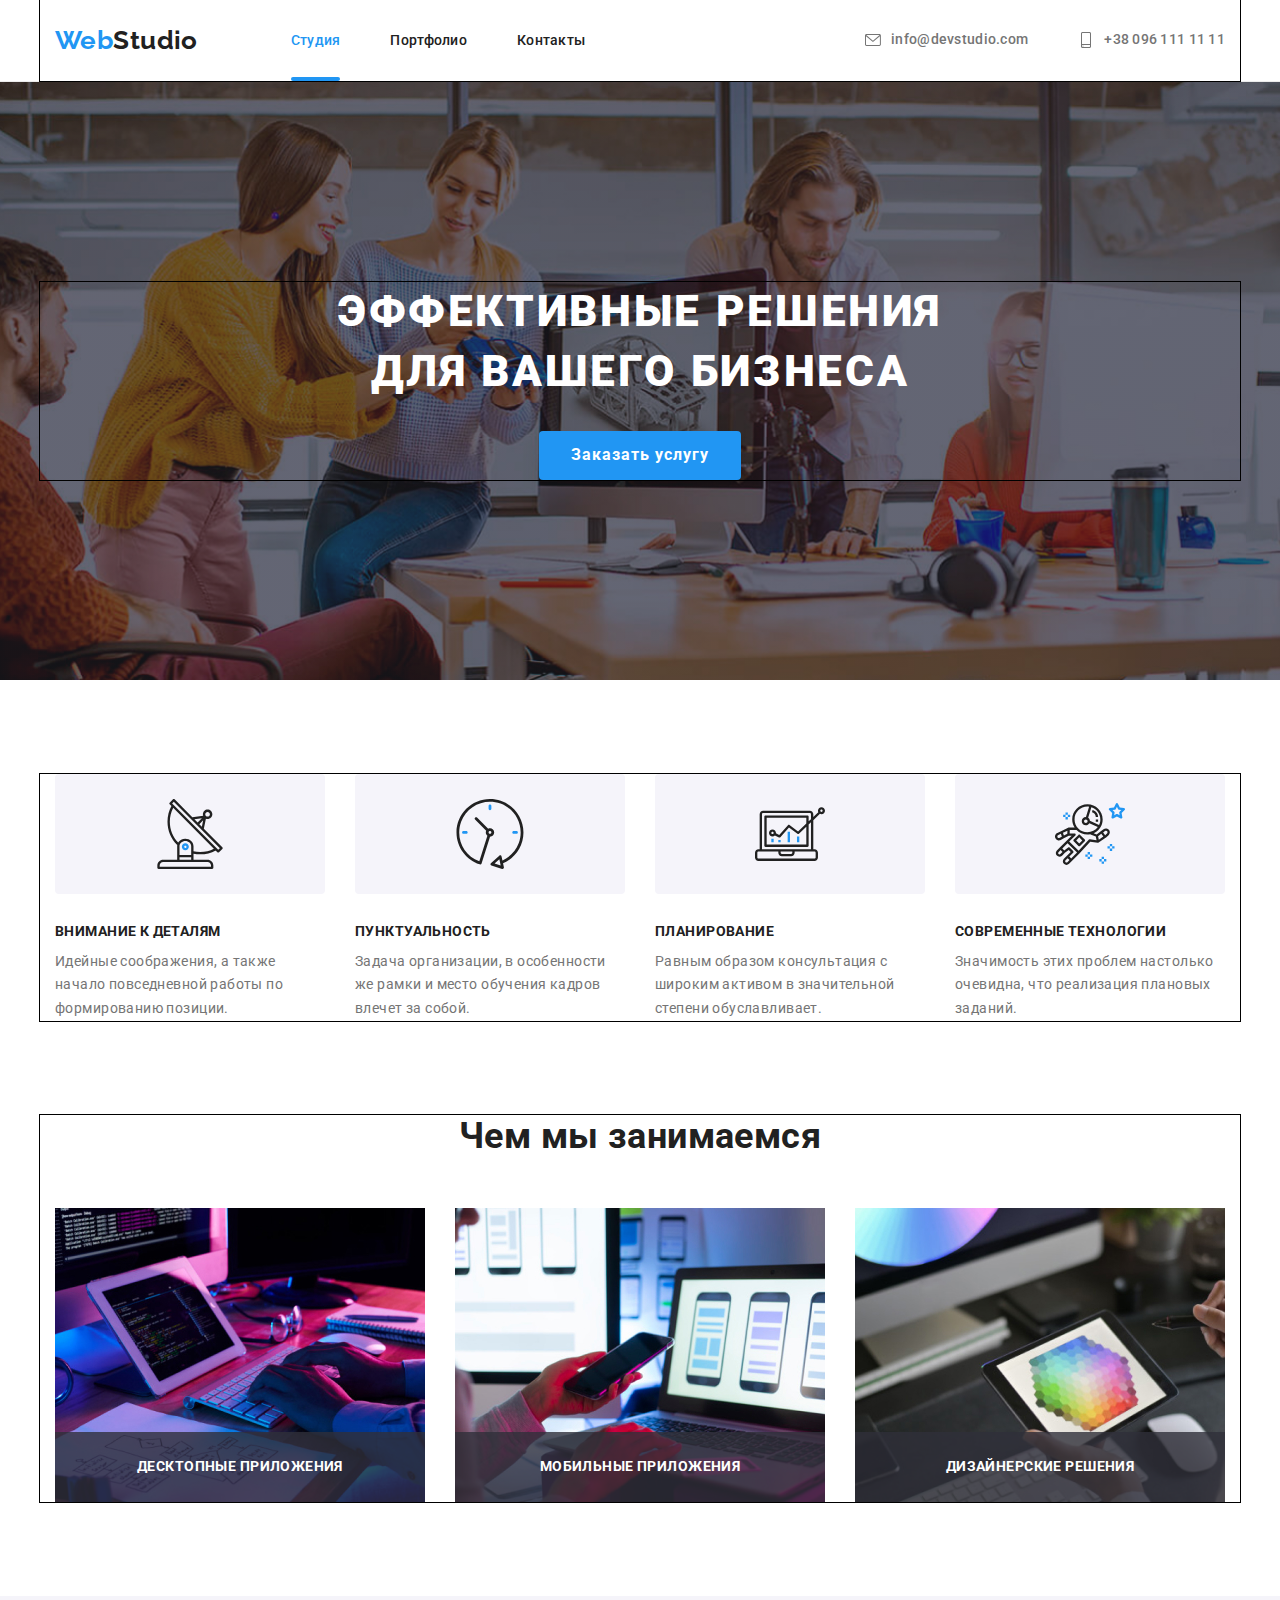
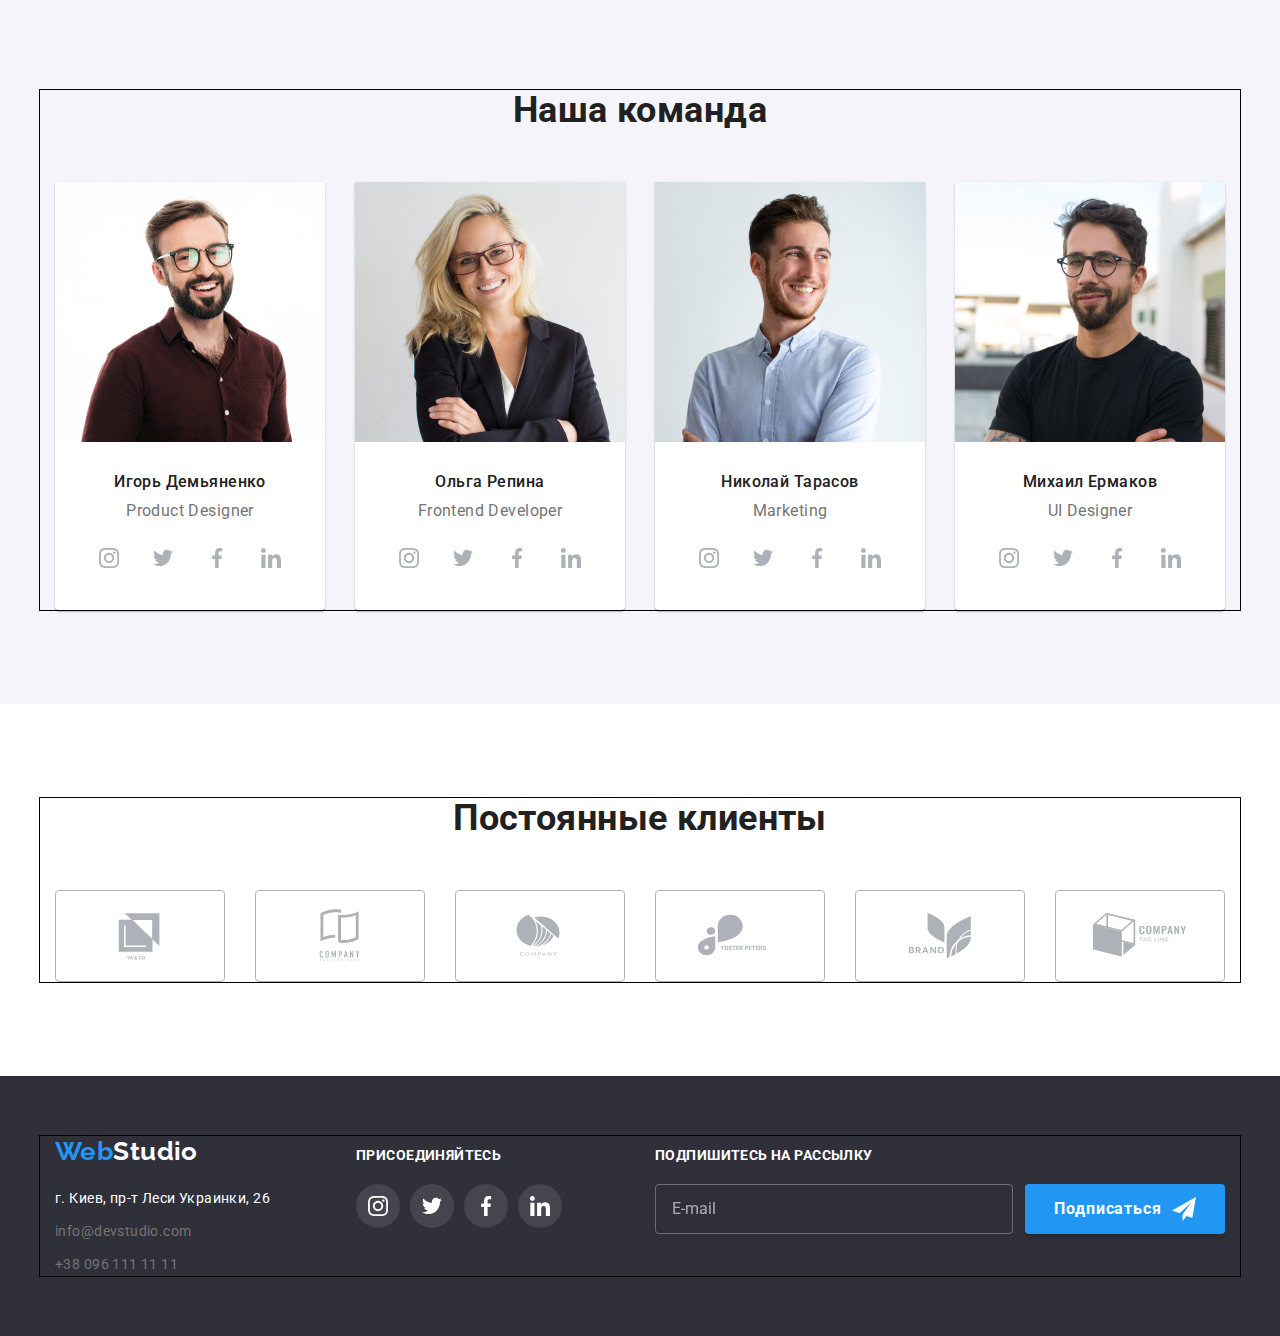
==== commit 539ea398: "last update" ====
--- a/index.html
+++ b/index.html
@@ -18,40 +18,48 @@
                     <a class="navigation__logo" href="./index.html" lang="en">
                         <span class="navigation__logo--first">Web</span>Studio
                     </a>
-                    <ul class="pages">
-                        <li class="pages__item">
-                            <a class="pages__link--active" href="./index.html"> Студия </a>
-                        </li>
-                        <li class="pages__item">
-                            <a class="pages__link" href="./portfolio.html"> Портфолио </a>
-                        </li>
-                        <li class="pages__item">
-                            <a class="pages__link" href=""> Контакты </a>
-                        </li>
-                    </ul>
+                    <button type="button" class="menu-button is-open" aria-expanded="false" aria-controls="menu-container" data-menu-button>
+                        <svg width="40px" height="40px" aria-label="Переключатель меню">
+                            <use class="icon-menu" href="./images/sprite-menu.svg#menu"></use>
+                            <use class="icon-cross" href="./images/sprite-menu.svg#close"></use>
+                        </svg>
+                    </button>
+                    <div class="menu-container is-open" id="menu-container" data-menu>
+                        <ul class="pages">
+                            <li class="pages__item">
+                                <a class="pages__link--active" href="./index.html"> Студия </a>
+                            </li>
+                            <li class="pages__item">
+                                <a class="pages__link" href="./portfolio.html"> Портфолио </a>
+                            </li>
+                            <li class="pages__item">
+                                <a class="pages__link" href=""> Контакты </a>
+                            </li>
+                        </ul>
+                        <ul class="header-contacts">
+                            <li class="header-contacts__item">
+                                <a class="header-contacts__link" href="mailto:info@devstudio.com">
+                                    <div class="header-contacts__thumb">
+                                        <svg class="header-contacts__icon">
+                                            <use href="./images/sprite.svg#envelope"></use>
+                                        </svg>
+                                    </div>
+                                    info@devstudio.com
+                                </a>
+                            </li>
+                            <li class="header-contacts__item">
+                                <a class="header-contacts__link" href="tel:+380961111111">
+                                    <div class="header-contacts__thumb">
+                                        <svg class="header-contacts__icon">
+                                            <use href="./images/sprite.svg#phone"></use>
+                                        </svg>
+                                    </div>
+                                    +38 096 111 11 11
+                                </a>
+                            </li>
+                        </ul>
+                    </div>
                 </nav>
-                <ul class="header-contacts">
-                    <li class="header-contacts__item">
-                        <a class="header-contacts__link" href="mailto:info@devstudio.com">
-                            <div class="header-contacts__thumb">
-                                <svg class="header-contacts__icon">
-                                    <use href="./images/sprite.svg#envelope"></use>
-                                </svg>
-                            </div>
-                            info@devstudio.com
-                        </a>
-                    </li>
-                    <li class="header-contacts__item">
-                        <a class="header-contacts__link" href="tel:+380961111111">
-                            <div class="header-contacts__thumb">
-                                <svg class="header-contacts__icon">
-                                    <use href="./images/sprite.svg#phone"></use>
-                                </svg>
-                            </div>
-                            +38 096 111 11 11
-                        </a>
-                    </li>
-                </ul>
             </div>
         </header>
         <main>
@@ -60,61 +68,6 @@
                 <div class="hero container">
                     <h1 class="hero-title"> Эффективные решения для вашего бизнеса </h1>
                     <button class="hero-button" type="button" data-modal-open> Заказать услугу </button>
-                </div>
-                <div class="backdrop is-hidden" data-modal>
-                    <div class="modal">
-                        <button class="modal-close" type="button" data-modal-close>
-                            <svg class="modal-close__icon">
-                                <use href="./images/sprite.svg#close-button"></use>
-                            </svg>
-                        </button>
-                        <form name="modal-form" autocomplete="off" novalidate>
-                            <p class="modal-form__title"> Оставьте свои данные, мы вам перезвоним </p>
-                            <div class="modal-form__list">
-                                <div class="modal-form__item">
-                                    <label class="modal-form__label" for="name"> Имя </label>
-                                    <div class="modal-form__field">
-                                        <input class="modal-form__input" type="text" name="Имя" id="name" autocomplete="off" required/>
-                                        <svg class="modal-form__icon">
-                                            <use href="./images/sprite.svg#person-form"></use>
-                                        </svg>
-                                    </div>
-                                </div>
-                                <div class="modal-form__item">
-                                    <label class="modal-form__label" for="phone"> Телефон </label>
-                                    <div class="modal-form__field">
-                                        <input class="modal-form__input" type="text" name="Телефон" id="phone" autocomplete="off" required/>
-                                        <svg class="modal-form__icon">
-                                            <use href="./images/sprite.svg#phone-form"></use>
-                                        </svg>
-                                    </div>
-                                </div>
-                                <div class="modal-form__item">
-                                    <label class="modal-form__label" for="mail"> Почта </label>
-                                    <div class="modal-form__field">
-                                        <input class="modal-form__input" type="text" name="Почта" id="mail" autocomplete="off" required/>
-                                        <svg class="modal-form__icon">
-                                            <use href="./images/sprite.svg#email-form"></use>
-                                        </svg>
-                                    </div>
-                                </div>
-                                <div class="modal-form__item comment">
-                                    <label class="modal-form__label" for="comment"> Комментарий </label>
-                                    <textarea class="modal-form__textarea" name="Коммeнтарий" rows="5" placeholder="Введите текст" id="comment"></textarea>
-                                </div>
-                                <div class="modal-permition">
-                                    <label class="modal-permition__label">
-                                        <input class="modal-permition__checkbox" type="checkbox" name="permition" required>
-                                        <span class="modal-permition__icon"></span>
-                                        <span class="modal-permition__policy"> Соглашаюсь с рассылкой и принимаю
-                                            <a href="" class="modal-permition__link"> Условия договора </a>
-                                        </span>
-                                    </label>
-                                </div>
-                            </div>
-                            <button class="modal-submit" type="submit"> Отправить </button>
-                        </form>
-                    </div>
                 </div>
             </section>
 <!--Преймущества-->
@@ -402,6 +355,64 @@
                 </div>
             </section>
         </main>
+        <div class="backdrop is-hidden" data-modal>
+            <div class="modal">
+                <button class="modal-close" type="button" data-modal-close>
+                    <svg class="modal-close__icon">
+                        <use href="./images/sprite.svg#close-button"></use>
+                    </svg>
+                </button>
+                <form name="modal-form" autocomplete="off" novalidate>
+                    <p class="modal-form__title"> Оставьте свои данные, мы вам перезвоним </p>
+                    <div class="modal-form__list">
+                        <div class="modal-form__item">
+                            <label class="modal-form__label" for="name"> Имя </label>
+                            <div class="modal-form__field">
+                                <input class="modal-form__input" type="text" name="Имя" id="name" autocomplete="off" required />
+                                <svg class="modal-form__icon">
+                                    <use href="./images/sprite.svg#person-form"></use>
+                                </svg>
+                            </div>
+                        </div>
+                        <div class="modal-form__item">
+                            <label class="modal-form__label" for="phone"> Телефон </label>
+                            <div class="modal-form__field">
+                                <input class="modal-form__input" type="text" name="Телефон" id="phone" autocomplete="off"
+                                    required />
+                                <svg class="modal-form__icon">
+                                    <use href="./images/sprite.svg#phone-form"></use>
+                                </svg>
+                            </div>
+                        </div>
+                        <div class="modal-form__item">
+                            <label class="modal-form__label" for="mail"> Почта </label>
+                            <div class="modal-form__field">
+                                <input class="modal-form__input" type="text" name="Почта" id="mail" autocomplete="off"
+                                    required />
+                                <svg class="modal-form__icon">
+                                    <use href="./images/sprite.svg#email-form"></use>
+                                </svg>
+                            </div>
+                        </div>
+                        <div class="modal-form__item comment">
+                            <label class="modal-form__label" for="comment"> Комментарий </label>
+                            <textarea class="modal-form__textarea" name="Коммeнтарий" rows="5" placeholder="Введите текст"
+                                id="comment"></textarea>
+                        </div>
+                        <div class="modal-permition">
+                            <label class="modal-permition__label">
+                                <input class="modal-permition__checkbox" type="checkbox" name="permition" required>
+                                <span class="modal-permition__icon"></span>
+                                <span class="modal-permition__policy"> Соглашаюсь с рассылкой и принимаю
+                                    <a href="" class="modal-permition__link"> Условия договора </a>
+                                </span>
+                            </label>
+                        </div>
+                    </div>
+                    <button class="modal-submit" type="submit"> Отправить </button>
+                </form>
+            </div>
+        </div>
 <!--Footer-->
         <footer class="section-footer">
             <div class="footer container">
@@ -470,5 +481,6 @@
             </div>
         </footer>
         <script src="./modal.js"></script>
+        <script src="./mobile-menu.js"></script>
     </body>
 </html>--- a/css/main.min.css
+++ b/css/main.min.css
@@ -1,2 +1,2 @@
-body{font-family:"Roboto", sans-serif;color:#212121;background-color:#ffffff;font-size:14px;letter-spacing:0.03em}h1,h2,h3,h4,h5,h6,p,address{margin:0;padding:0}img{display:block;max-width:100%;height:auto}ul{list-style-type:none;margin:0;padding:0}a{text-decoration:none}.container{margin-left:auto;margin-right:auto;padding-left:15px;padding-right:15px;outline:1px solid black}@media screen and (min-width: 480px){.container{width:480px}}@media screen and (min-width: 768px){.container{width:768px}}@media screen and (min-width: 1200px){.container{width:1200px}}.visually-hidden{position:absolute;width:1px;height:1px;margin:-1px;border:0;padding:0;white-space:nowrap;-webkit-clip-path:inset(100%);clip-path:inset(100%);clip:rect(0 0 0 0);overflow:hidden}.section-header{border-bottom:1px #ececec solid}.header{display:-webkit-box;display:-ms-flexbox;display:flex;-webkit-box-align:center;-ms-flex-align:center;align-items:center}.navigation{display:-webkit-box;display:-ms-flexbox;display:flex;-webkit-box-align:center;-ms-flex-align:center;align-items:center;-webkit-box-pack:justify;-ms-flex-pack:justify;justify-content:space-between}.navigation__logo{font-family:"Raleway", sans-serif;font-weight:700;font-size:26px;line-height:1.2;color:#212121;margin-right:93px}.navigation__logo--first{color:#2196f3}.pages{font-weight:500;line-height:1.2;letter-spacing:0.02em;color:#212121;list-style-type:none;display:-webkit-box;display:-ms-flexbox;display:flex}.pages__item:not(:last-child){margin-right:50px}.pages__link{position:relative;display:block;color:#212121;padding:32px 0;-webkit-transition:color 250ms cubic-bezier(0.4, 0, 0.2, 1);transition:color 250ms cubic-bezier(0.4, 0, 0.2, 1)}.pages__link:hover,.pages__link:focus,.pages__link:active{color:#2196f3}.pages__link--active{position:relative;display:block;color:#2196f3;padding:32px 0;-webkit-transition:color 250ms cubic-bezier(0.4, 0, 0.2, 1);transition:color 250ms cubic-bezier(0.4, 0, 0.2, 1)}.pages__link--active::after{content:"";position:absolute;bottom:0;display:block;width:100%;height:4px;background:#2196f3;border-radius:2px}.header-contacts{display:-webkit-box;display:-ms-flexbox;display:flex;margin-left:auto;-webkit-box-align:center;-ms-flex-align:center;align-items:center}.header-contacts__item{display:-webkit-box;display:-ms-flexbox;display:flex}.header-contacts__item:not(:first-child){margin-left:50px}.header-contacts__link{display:-webkit-box;display:-ms-flexbox;display:flex;font-weight:500;line-height:1.2;letter-spacing:0.02em;color:#757575;text-decoration:none;list-style-type:none;-webkit-transition:color 250ms cubic-bezier(0.4, 0, 0.2, 1);transition:color 250ms cubic-bezier(0.4, 0, 0.2, 1)}.header-contacts__link:hover,.header-contacts__link:focus{color:#2196f3}.header-contacts__thumb{width:16px;height:16px;margin-right:10px}.header-contacts__icon{width:16px;height:16px;fill:#757575;-webkit-transition:fill 250ms cubic-bezier(0.4, 0, 0.2, 1);transition:fill 250ms cubic-bezier(0.4, 0, 0.2, 1)}.header-contacts__link:hover .header-contacts__icon,.header-contacts__link:focus .header-contacts__icon{fill:#2196f3}.section-hero{background:#2f303a;margin-left:auto;margin-right:auto;padding-top:200px;padding-bottom:200px;background-image:-webkit-gradient(linear, left top, right top, from(rgba(47,48,58,0.4)), to(rgba(47,48,58,0.4))),url(../images/hero_background.jpg);background-image:linear-gradient(to right, rgba(47,48,58,0.4), rgba(47,48,58,0.4)),url(../images/hero_background.jpg);background-repeat:no-repeat;background-size:cover;background-position:center;max-height:600px;max-width:1600px}.hero{text-align:center}.hero-title{font-weight:900;font-size:26px;width:696px;margin-left:auto;margin-right:auto;line-height:1.61;letter-spacing:0.06em;text-transform:uppercase;color:#fff;margin-bottom:30px}@media screen and (max-width: 1199px){.hero-title{width:360px}}@media screen and (min-width: 1200px){.hero-title{font-size:44px;line-height:1.36}}.hero-button{padding:10px 32px;font-weight:700;font-size:16px;line-height:1.8;text-align:center;letter-spacing:0.06em;-webkit-box-shadow:0px 4px 4px rgba(0,0,0,0.15);box-shadow:0px 4px 4px rgba(0,0,0,0.15);border-radius:4px;border:0;color:#fff;background:#2196f3;cursor:pointer;-webkit-transition:background-color 250ms cubic-bezier(0.4, 0, 0.2, 1);transition:background-color 250ms cubic-bezier(0.4, 0, 0.2, 1)}.hero-button:hover,.hero-button:focus{background-color:#188ce8}.section-advantages{padding-top:94px;padding-bottom:94px}.advantages{padding-bottom:0}@media screen and (min-width: 768px){.features{display:-webkit-box;display:-ms-flexbox;display:flex;-ms-flex-wrap:wrap;flex-wrap:wrap}}@media screen and (min-width: 1200px){.features{display:-webkit-box;display:-ms-flexbox;display:flex;-webkit-box-pack:justify;-ms-flex-pack:justify;justify-content:space-between}}.features__title{font-weight:700;font-size:14px;line-height:1.1;text-transform:uppercase;color:#212121;margin-bottom:10px}@media screen and (max-width: 767px){.features__title{text-align:center}}.features__explain{line-height:1.7;color:#757575}.features__thumb{width:100%;height:120px;background:#f5f4fa;border-radius:4px;margin-bottom:30px;padding:25px 100px}.features__icon{width:100%;height:70px}.features__item{width:100%}@media screen and (min-width: 768px){.features__item{width:50%}}@media screen and (min-width: 1200px){.features__item{width:270px}}.visually-hidden{position:absolute;width:1px;height:1px;margin:-1px;border:0;padding:0;white-space:nowrap;-webkit-clip-path:inset(100%);clip-path:inset(100%);clip:rect(0 0 0 0);overflow:hidden}.section-activities{padding-bottom:94px}@media screen and (max-width: 1199px){.section-activities{position:absolute;width:1px;height:1px;margin:-1px;border:0;padding:0;white-space:nowrap;-webkit-clip-path:inset(100%);clip-path:inset(100%);clip:rect(0 0 0 0);overflow:hidden}}.activities-title{font-weight:700;font-size:36px;line-height:1.2;text-align:center;color:#212121;margin-bottom:50px}.activities-examples{display:-webkit-box;display:-ms-flexbox;display:flex;-webkit-box-pack:justify;-ms-flex-pack:justify;justify-content:space-between;z-index:1}.activities-examples__thumb{position:relative;display:-webkit-box;display:-ms-flexbox;display:flex;-webkit-box-align:end;-ms-flex-align:end;align-items:flex-end}.activities-examples__text{position:absolute;left:0;bottom:0;display:-webkit-box;display:-ms-flexbox;display:flex;-webkit-box-align:center;-ms-flex-align:center;align-items:center;-webkit-box-pack:center;-ms-flex-pack:center;justify-content:center;width:100%;height:70px;font-weight:700;font-size:14px;line-height:1.14;text-align:center;text-transform:uppercase;color:#fff;background:rgba(47,48,58,0.8)}.section-team{background:#f5f4fa;padding-top:94px;padding-bottom:94px}.team-title{font-weight:700;font-size:36px;line-height:1.2;text-align:center;color:#212121;margin-bottom:50px}@media screen and (min-width: 768px){.team-list{display:-webkit-box;display:-ms-flexbox;display:flex;-ms-flex-wrap:wrap;flex-wrap:wrap}}@media screen and (min-width: 1200px){.team-list{display:-webkit-box;display:-ms-flexbox;display:flex;-webkit-box-pack:justify;-ms-flex-pack:justify;justify-content:space-between}}.team-list__item{margin-left:auto;margin-right:auto;background:#fff;-webkit-box-shadow:0px 1px 3px rgba(0,0,0,0.12),0px 1px 1px rgba(0,0,0,0.14),0px 2px 1px rgba(0,0,0,0.2);box-shadow:0px 1px 3px rgba(0,0,0,0.12),0px 1px 1px rgba(0,0,0,0.14),0px 2px 1px rgba(0,0,0,0.2);border-radius:0px 0px 4px 4px;width:450px}@media screen and (min-width: 768px){.team-list__item{width:354px}}@media screen and (min-width: 1200px){.team-list__item{width:270px}}.team-list__info{padding-top:30px;padding-bottom:30px}.team-list__name{font-weight:500;font-size:16px;line-height:1.2;text-align:center;color:#212121;margin-bottom:10px}.team-list__position{font-size:16px;line-height:1.2;text-align:center;color:#757575;margin-bottom:16px}.team-list__socials{display:-webkit-box;display:-ms-flexbox;display:flex;-webkit-box-pack:center;-ms-flex-pack:center;justify-content:center}.member-socials__item{width:44px;height:44px}.member-socials__item:not(:last-child){margin-right:10px}.member-socials__link{display:-webkit-box;display:-ms-flexbox;display:flex;width:44px;height:44px;border-radius:50%;-webkit-box-align:center;-ms-flex-align:center;align-items:center;-webkit-box-pack:center;-ms-flex-pack:center;justify-content:center;-webkit-transition:background-color 250ms cubic-bezier(0.4, 0, 0.2, 1);transition:background-color 250ms cubic-bezier(0.4, 0, 0.2, 1)}.member-socials__link:hover,.member-socials__link:focus{background-color:#2196f3}.member-socials__icon{fill:#afb1b8;-webkit-transition:fill 250ms cubic-bezier(0.4, 0, 0.2, 1);transition:fill 250ms cubic-bezier(0.4, 0, 0.2, 1)}.member-socials__link:hover .member-socials__icon,.member-socials__link:focus .member-socials__icon{fill:#fff}.section-clients{margin-left:auto;margin-right:auto;padding-top:94px;padding-bottom:94px}.clients-title{font-weight:700;font-size:36px;line-height:42px;text-align:center;color:#212121;margin-bottom:50px}.clients-list{display:-webkit-box;display:-ms-flexbox;display:flex}.clients-list__item{width:170px;height:92px;display:-webkit-box;display:-ms-flexbox;display:flex;-webkit-box-align:center;-ms-flex-align:center;align-items:center;-webkit-box-pack:center;-ms-flex-pack:center;justify-content:center}.clients-list__item:not(:last-child){margin-right:30px}.clients-list__link{display:-webkit-box;display:-ms-flexbox;display:flex;-webkit-box-align:center;-ms-flex-align:center;align-items:center;-webkit-box-pack:center;-ms-flex-pack:center;justify-content:center;width:100%;height:100%;border:1px solid #afb1b8;border-radius:4px;-webkit-transition:border-color 250ms cubic-bezier(0.4, 0, 0.2, 1);transition:border-color 250ms cubic-bezier(0.4, 0, 0.2, 1)}.clients-list__link:hover,.clients-list__link:focus{border-color:#2196f3;cursor:pointer}.clients-list__icon{width:106px;height:60px;fill:#afb1b8;-webkit-transition:fill 250ms cubic-bezier(0.4, 0, 0.2, 1);transition:fill 250ms cubic-bezier(0.4, 0, 0.2, 1)}.clients-list__link:hover .clients-list__icon,.clients-list__icon .clients-list__link:focus{fill:#2196f3}.section-footer{background:#2f303a;padding-top:60px;padding-bottom:60px}.footer{display:-webkit-box;display:-ms-flexbox;display:flex;-webkit-box-align:baseline;-ms-flex-align:baseline;align-items:baseline}.footer-links__logo{font-family:"Raleway", sans-serif;font-style:normal;font-weight:700;font-size:26px;line-height:1.2;color:#fff;text-decoration:none}.footer-links__logo--first{color:#2196f3}.addresses{font-style:normal;margin-top:20px;width:231px}.addresses-list__item:not(:last-child){margin-bottom:9px}.addresses-list__phy-address{line-height:1.7;color:#fff;-webkit-transition:color 250ms cubic-bezier(0.4, 0, 0.2, 1);transition:color 250ms cubic-bezier(0.4, 0, 0.2, 1)}.addresses-list__phy-address:hover,.addresses-list__phy-address:focus{color:#2196f3}.addresses-list__address{line-height:1.7;color:#757575;-webkit-transition:color 250ms cubic-bezier(0.4, 0, 0.2, 1);transition:color 250ms cubic-bezier(0.4, 0, 0.2, 1)}.addresses-list__address:hover,.addresses-list__address:focus{color:#2196f3}.join{margin-left:70px}.join-title{color:#fff;font-weight:700;font-size:14px;line-height:1.14;text-transform:uppercase}.join-list{display:-webkit-box;display:-ms-flexbox;display:flex;-webkit-box-align:center;-ms-flex-align:center;align-items:center;margin-top:20px}.join-list__item:not(:last-child){margin-right:10px}.join-list__link{display:-webkit-box;display:-ms-flexbox;display:flex;-webkit-box-align:center;-ms-flex-align:center;align-items:center;-webkit-box-pack:center;-ms-flex-pack:center;justify-content:center;width:44px;height:44px;background:rgba(255,255,255,0.1);border-radius:50%;-webkit-transition:background-color 250ms cubic-bezier(0.4, 0, 0.2, 1);transition:background-color 250ms cubic-bezier(0.4, 0, 0.2, 1)}.join-list__link:hover,.join-list__link:focus{background-color:#2196f3}.subscribe{margin-left:auto}.subscribe-title{margin-bottom:20px;color:#fff;font-weight:700;font-size:14px;line-height:1.14;text-transform:uppercase}.subscribe-form{display:-webkit-box;display:-ms-flexbox;display:flex}.subscribe-form__action{width:358px;height:50px;padding:15px 16px;color:#fff;border:1px solid rgba(255,255,255,0.3);-webkit-filter:drop-shadow(0px 4px 4px rgba(0,0,0,0.15));filter:drop-shadow(0px 4px 4px rgba(0,0,0,0.15));border-radius:4px;background-color:transparent;-webkit-transition:border-color 250ms cubic-bezier(0.4, 0, 0.2, 1);transition:border-color 250ms cubic-bezier(0.4, 0, 0.2, 1)}.subscribe-form__action:hover,.subscribe-form__action:focus{outline:none;border-color:#fff}.subscribe-form__action::-webkit-input-placeholder{font-weight:400;font-size:16px;line-height:1.25;color:rgba(255,255,255,0.6)}.subscribe-form__action:-ms-input-placeholder{font-weight:400;font-size:16px;line-height:1.25;color:rgba(255,255,255,0.6)}.subscribe-form__action::-ms-input-placeholder{font-weight:400;font-size:16px;line-height:1.25;color:rgba(255,255,255,0.6)}.subscribe-form__action::placeholder{font-weight:400;font-size:16px;line-height:1.25;color:rgba(255,255,255,0.6)}.subscribe-form__button{display:-webkit-box;display:-ms-flexbox;display:flex;-webkit-box-align:center;-ms-flex-align:center;align-items:center;-webkit-box-pack:center;-ms-flex-pack:center;justify-content:center;width:200px;margin-left:12px;font-weight:700;cursor:pointer;font-size:16px;line-height:1.87;letter-spacing:0.06em;color:#fff;background:#2196f3;-webkit-box-shadow:0px 4px 4px rgba(0,0,0,0.15);box-shadow:0px 4px 4px rgba(0,0,0,0.15);border-radius:4px;border-color:transparent;-webkit-transition:background-color 250ms cubic-bezier(0.4, 0, 0.2, 1);transition:background-color 250ms cubic-bezier(0.4, 0, 0.2, 1)}.subscribe-form__button::after{content:"";width:24px;height:24px;margin-left:10px;background-image:url(../images/subscribe-icon.svg)}.subscribe-form__button:hover,.subscribe-form__button:focus{background-color:#188ce8}.section-filters{padding-top:94px;padding-bottom:94px}.filters-list{display:-webkit-box;display:-ms-flexbox;display:flex;-webkit-box-pack:center;-ms-flex-pack:center;justify-content:center;margin-bottom:50px}.filters-list__item:not(:last-child){margin-right:8px}.filters-list__button{background:#f5f4fa;border-radius:4px;cursor:pointer;width:auto;font-weight:500;font-size:16px;line-height:1.6;text-align:center;color:#212121;padding:6px 22px;border:0;display:block;-webkit-transition:background-color 250ms cubic-bezier(0.4, 0, 0.2, 1),color 250ms cubic-bezier(0.4, 0, 0.2, 1),-webkit-box-shadow 250ms cubic-bezier(0.4, 0, 0.2, 1);transition:background-color 250ms cubic-bezier(0.4, 0, 0.2, 1),color 250ms cubic-bezier(0.4, 0, 0.2, 1),-webkit-box-shadow 250ms cubic-bezier(0.4, 0, 0.2, 1);transition:background-color 250ms cubic-bezier(0.4, 0, 0.2, 1),color 250ms cubic-bezier(0.4, 0, 0.2, 1),box-shadow 250ms cubic-bezier(0.4, 0, 0.2, 1);transition:background-color 250ms cubic-bezier(0.4, 0, 0.2, 1),color 250ms cubic-bezier(0.4, 0, 0.2, 1),box-shadow 250ms cubic-bezier(0.4, 0, 0.2, 1),-webkit-box-shadow 250ms cubic-bezier(0.4, 0, 0.2, 1)}.filters-list__button:hover,.filters-list__button:focus{background-color:#2196f3;color:#fff;-webkit-box-shadow:0px 3px 1px rgba(0,0,0,0.1),0px 1px 2px rgba(0,0,0,0.08),0px 2px 2px rgba(0,0,0,0.12);box-shadow:0px 3px 1px rgba(0,0,0,0.1),0px 1px 2px rgba(0,0,0,0.08),0px 2px 2px rgba(0,0,0,0.12)}.examples-list{padding:0;margin:0;list-style:none;display:-webkit-box;display:-ms-flexbox;display:flex;-ms-flex-wrap:wrap;flex-wrap:wrap;margin-right:calc(-1 * 30px);margin-bottom:calc(-1 * 30px)}.examples-list__item{background:#fff;-ms-flex-preferred-size:calc(100% / 3 - 30px);flex-basis:calc(100% / 3 - 30px);margin-right:30px;margin-bottom:30px}.examples-list__title{font-weight:700;font-size:18px;line-height:2;letter-spacing:0.06em;color:#212121;margin-bottom:4px}.examples-list__sphere{font-size:16px;line-height:1.87;color:#757575}.examples-list__img{display:block;position:relative;overflow:hidden}.examples-list__text{padding:20px 24px;border:1px solid #eeeeee}.examples-list__link{display:inline-block}.examples-list__link:hover,.examples-list__link:focus{-webkit-box-shadow:0px 1px 1px rgba(0,0,0,0.12),0px 4px 4px rgba(0,0,0,0.06),1px 4px 6px rgba(0,0,0,0.16);box-shadow:0px 1px 1px rgba(0,0,0,0.12),0px 4px 4px rgba(0,0,0,0.06),1px 4px 6px rgba(0,0,0,0.16)}.examples-list__explain{position:absolute;display:inline-block;width:100%;height:100%;padding:63px 24px;font-weight:400;font-size:18px;line-height:28px;color:#fff;opacity:0;-webkit-transition:opacity 250ms cubic-bezier(0.4, 0, 0.2, 1),background-color 250ms cubic-bezier(0.4, 0, 0.2, 1),-webkit-transform 250ms cubic-bezier(0.4, 0, 0.2, 1);transition:opacity 250ms cubic-bezier(0.4, 0, 0.2, 1),background-color 250ms cubic-bezier(0.4, 0, 0.2, 1),-webkit-transform 250ms cubic-bezier(0.4, 0, 0.2, 1);transition:opacity 250ms cubic-bezier(0.4, 0, 0.2, 1),background-color 250ms cubic-bezier(0.4, 0, 0.2, 1),transform 250ms cubic-bezier(0.4, 0, 0.2, 1);transition:opacity 250ms cubic-bezier(0.4, 0, 0.2, 1),background-color 250ms cubic-bezier(0.4, 0, 0.2, 1),transform 250ms cubic-bezier(0.4, 0, 0.2, 1),-webkit-transform 250ms cubic-bezier(0.4, 0, 0.2, 1)}.examples-list__link:hover .examples-list__explain,.examples-list__link:focus .examples-list__explain{opacity:1;background-color:rgba(33,150,243,0.9);-webkit-transform:translateY(-100%);transform:translateY(-100%)}.backdrop{position:fixed;top:0;left:0;width:100%;height:100%;background:rgba(0,0,0,0.2);z-index:2;-webkit-transition:250ms cubic-bezier(0.4, 0, 0.2, 1);transition:250ms cubic-bezier(0.4, 0, 0.2, 1)}.backdrop.is-hidden{opacity:0;pointer-events:none}.modal{position:absolute;top:50%;left:50%;display:-webkit-box;display:-ms-flexbox;display:flex;-webkit-box-pack:center;-ms-flex-pack:center;justify-content:center;-webkit-transform:translate(-50%, -50%);transform:translate(-50%, -50%);width:528px;height:581px;padding:40px;background:#fff;-webkit-box-shadow:0px 1px 3px rgba(0,0,0,0.12),0px 1px 1px rgba(0,0,0,0.14),0px 2px 1px rgba(0,0,0,0.2);box-shadow:0px 1px 3px rgba(0,0,0,0.12),0px 1px 1px rgba(0,0,0,0.14),0px 2px 1px rgba(0,0,0,0.2);border-radius:4px}.modal-close{position:absolute;top:8px;right:8px;display:-webkit-box;display:-ms-flexbox;display:flex;width:30px;height:30px;-webkit-box-align:center;-ms-flex-align:center;align-items:center;-webkit-box-pack:center;-ms-flex-pack:center;justify-content:center;padding:0;background:#fff;border:1px solid rgba(0,0,0,0.1);border-radius:50%;cursor:pointer}.modal-close__icon{width:18px;height:18px;fill:#000000;-webkit-transition:fill 250ms cubic-bezier(0.4, 0, 0.2, 1);transition:fill 250ms cubic-bezier(0.4, 0, 0.2, 1)}.modal-close:hover .modal-close__icon,.modal-close:focus .modal-close__icon{fill:#2196f3}.modal-form__title{margin-bottom:12px;font-weight:700;font-size:20px;line-height:23px;text-align:center;color:#212121}.modal-form__list{margin-bottom:30px}.modal-form__label{margin-bottom:4px;font-weight:400;font-size:12px;line-height:14px;letter-spacing:0.01em;color:#757575}.modal-form__field{position:relative}.modal-form__item{display:-webkit-box;display:-ms-flexbox;display:flex;-webkit-box-orient:vertical;-webkit-box-direction:normal;-ms-flex-direction:column;flex-direction:column;margin-bottom:10px}.modal-form__item.comment{margin-bottom:20px}.modal-form__input{padding:12px 42px;height:40px;width:100%;border:1px solid rgba(33,33,33,0.2);border-radius:4px;-webkit-transition:border-color 250ms cubic-bezier(0.4, 0, 0.2, 1);transition:border-color 250ms cubic-bezier(0.4, 0, 0.2, 1)}.modal-form__input:hover,.modal-form__input:focus{outline:none;border-color:#2196f3}.modal-form__icon{position:absolute;width:18px;height:18px;left:12px;top:50%;-webkit-transform:translateY(-50%);transform:translateY(-50%);-webkit-transition:fill 250ms cubic-bezier(0.4, 0, 0.2, 1);transition:fill 250ms cubic-bezier(0.4, 0, 0.2, 1)}.modal-form__item:focus-within .modal-form__icon,.modal-form__item:hover .modal-form__icon{fill:#2196f3}.modal-form__textarea{resize:none;width:100%;height:120px;padding:12px 16px;border:1px solid rgba(33,33,33,0.2);border-radius:4px;-webkit-transition:border-color 250ms cubic-bezier(0.4, 0, 0.2, 1);transition:border-color 250ms cubic-bezier(0.4, 0, 0.2, 1)}.modal-form__textarea:hover,.modal-form__textarea:focus{outline:none;border-color:#2196f3}.modal-form__textarea::-webkit-input-placeholder{font-weight:400;font-size:12px;line-height:14px;letter-spacing:0.01em;color:rgba(117,117,117,0.5)}.modal-form__textarea:-ms-input-placeholder{font-weight:400;font-size:12px;line-height:14px;letter-spacing:0.01em;color:rgba(117,117,117,0.5)}.modal-form__textarea::-ms-input-placeholder{font-weight:400;font-size:12px;line-height:14px;letter-spacing:0.01em;color:rgba(117,117,117,0.5)}.modal-form__textarea::placeholder{font-weight:400;font-size:12px;line-height:14px;letter-spacing:0.01em;color:rgba(117,117,117,0.5)}.modal-permition{display:-webkit-box;display:-ms-flexbox;display:flex;-webkit-box-align:center;-ms-flex-align:center;align-items:center}.modal-permition__label{display:-webkit-box;display:-ms-flexbox;display:flex;-webkit-box-align:center;-ms-flex-align:center;align-items:center;cursor:pointer}.modal-permition__checkbox{position:absolute;-webkit-appearance:none;-moz-appearance:none;appearance:none}.modal-permition__policy{margin-left:7px;font-weight:400;font-size:14px;line-height:24px;color:#757575}.modal-permition__link{color:#2196f3;text-decoration:underline}.modal-permition__icon{display:block;width:16px;height:15px;border:2px solid #212121;border-radius:2px;cursor:pointer;-webkit-transition:border-color 250ms cubic-bezier(0.4, 0, 0.2, 1);transition:border-color 250ms cubic-bezier(0.4, 0, 0.2, 1)}.modal-permition__checkbox:hover+.modal-permition__icon,.modal-permition__checkbox:focus+.modal-permition__icon{border-color:#2196f3}.modal-permition__checkbox:checked+.modal-permition__icon{background-color:#2196f3;background-image:url(../images/checkbox-icon.svg);background-repeat:no-repeat;background-position:center;background-size:contain;background-origin:border-box;border-color:transparent}.modal-submit{display:-webkit-box;display:-ms-flexbox;display:flex;-webkit-box-align:center;-ms-flex-align:center;align-items:center;-webkit-box-pack:center;-ms-flex-pack:center;justify-content:center;margin-left:auto;margin-right:auto;padding:0;width:200px;height:50px;cursor:pointer;background:#2196f3;-webkit-box-shadow:0px 4px 4px rgba(0,0,0,0.15);box-shadow:0px 4px 4px rgba(0,0,0,0.15);border-radius:4px;border-color:transparent;font-weight:700;font-size:16px;line-height:30px;letter-spacing:0.06em;color:#fff;-webkit-transition:background-color 250ms cubic-bezier(0.4, 0, 0.2, 1);transition:background-color 250ms cubic-bezier(0.4, 0, 0.2, 1)}.modal-submit:hover,.modal-submit:focus{background-color:#188ce8}
+body{font-family:"Roboto", sans-serif;color:#212121;background-color:#ffffff;font-size:14px;letter-spacing:0.03em}h1,h2,h3,h4,h5,h6,p,address{margin:0;padding:0}img{display:block;max-width:100%;height:auto}ul{list-style-type:none;margin:0;padding:0}a{text-decoration:none}.container{margin-left:auto;margin-right:auto;padding-left:15px;padding-right:15px;outline:1px solid black}@media screen and (min-width: 480px){.container{width:480px}}@media screen and (min-width: 768px){.container{width:768px}}@media screen and (min-width: 1200px){.container{width:1200px}}.visually-hidden{position:absolute;width:1px;height:1px;margin:-1px;border:0;padding:0;white-space:nowrap;-webkit-clip-path:inset(100%);clip-path:inset(100%);clip:rect(0 0 0 0);overflow:hidden}.section-header{position:relative;border-bottom:1px #ececec solid}.header{display:-webkit-box;display:-ms-flexbox;display:flex;-webkit-box-align:center;-ms-flex-align:center;align-items:center}@media screen and (min-width: 768px){.navigation{display:-webkit-box;display:-ms-flexbox;display:flex;-webkit-box-flex:1;-ms-flex-positive:1;flex-grow:1;-webkit-box-align:center;-ms-flex-align:center;align-items:center}}.navigation__logo{font-family:"Raleway", sans-serif;font-weight:700;font-size:24px;line-height:1.16;color:#212121}@media screen and (min-width: 768px) and (max-width: 1199px){.navigation__logo{margin-right:88px}}@media screen and (min-width: 1200px){.navigation__logo{margin-right:93px;font-size:26px;line-height:1.19}}.navigation__logo--first{color:#2196f3}.menu-button{display:-webkit-inline-box;display:-ms-inline-flexbox;display:inline-flex;margin-left:auto;padding:0;border:none;background-color:transparent}@media screen and (min-width: 768px){.menu-button{display:none}}.menu-button .icon-cross{display:none}.menu-button.is-open .icon-cross{display:block}.menu-button.is-open .icon-menu{display:none}@media screen and (max-width: 767px){.menu-container{display:none;position:absolute;top:100%;left:0;display:-webkit-box;display:-ms-flexbox;display:flex;width:100%;background-color:#ffffff}.menu-container.is-open{display:block}}@media screen and (min-width: 768px){.menu-container{display:-webkit-box;display:-ms-flexbox;display:flex;-webkit-box-flex:1;-ms-flex-positive:1;flex-grow:1;-webkit-box-pack:justify;-ms-flex-pack:justify;justify-content:space-between}}.pages{display:-webkit-box;display:-ms-flexbox;display:flex;font-weight:500;line-height:1.2;letter-spacing:0.02em;color:#212121;list-style-type:none}@media screen and (max-width: 767px){.pages{-webkit-box-pack:center;-ms-flex-pack:center;justify-content:center;-webkit-box-orient:vertical;-webkit-box-direction:normal;-ms-flex-direction:column;flex-direction:column}}@media screen and (min-width: 768px){.pages__item:not(:last-child){margin-right:50px}}.pages__link{position:relative;display:block;color:#212121;padding:32px 0;-webkit-transition:color 250ms cubic-bezier(0.4, 0, 0.2, 1);transition:color 250ms cubic-bezier(0.4, 0, 0.2, 1)}.pages__link:hover,.pages__link:focus,.pages__link:active{color:#2196f3}.pages__link--active{position:relative;display:block;color:#2196f3;padding:32px 0;-webkit-transition:color 250ms cubic-bezier(0.4, 0, 0.2, 1);transition:color 250ms cubic-bezier(0.4, 0, 0.2, 1)}@media screen and (min-width: 768px){.pages__link--active::after{content:"";position:absolute;bottom:0;display:block;width:100%;height:4px;background:#2196f3;border-radius:2px}}.header-contacts{display:-webkit-box;display:-ms-flexbox;display:flex;-webkit-box-align:center;-ms-flex-align:center;align-items:center}@media screen and (min-width: 768px) and (max-width: 1199px){.header-contacts{width:138px;-ms-flex-wrap:wrap;flex-wrap:wrap}}.header-contacts__item{display:-webkit-box;display:-ms-flexbox;display:flex}@media screen and (min-width: 768px) and (max-width: 1199px){.header-contacts__item:not(:last-child){margin-bottom:10px}}@media screen and (min-width: 1200px){.header-contacts__item:not(:first-child){margin-left:50px}}.header-contacts__link{display:-webkit-box;display:-ms-flexbox;display:flex;font-weight:500;line-height:1.14;letter-spacing:0.02em;color:#757575;text-decoration:none;list-style-type:none;-webkit-transition:color 250ms cubic-bezier(0.4, 0, 0.2, 1);transition:color 250ms cubic-bezier(0.4, 0, 0.2, 1)}@media screen and (max-width: 1199px){.header-contacts__link{font-size:12px;line-height:1.16}}.header-contacts__link:hover,.header-contacts__link:focus{color:#2196f3}.header-contacts__thumb{width:16px;height:16px;margin-right:10px}.header-contacts__icon{width:16px;height:16px;fill:#757575;-webkit-transition:fill 250ms cubic-bezier(0.4, 0, 0.2, 1);transition:fill 250ms cubic-bezier(0.4, 0, 0.2, 1)}.header-contacts__link:hover .header-contacts__icon,.header-contacts__link:focus .header-contacts__icon{fill:#2196f3}.section-hero{background:#2f303a;margin-left:auto;margin-right:auto;padding-top:200px;padding-bottom:200px;background-image:-webkit-gradient(linear, left top, right top, from(rgba(47,48,58,0.4)), to(rgba(47,48,58,0.4))),url(../images/hero_background.jpg);background-image:linear-gradient(to right, rgba(47,48,58,0.4), rgba(47,48,58,0.4)),url(../images/hero_background.jpg);background-repeat:no-repeat;background-size:cover;background-position:center;max-height:600px;max-width:1600px}.hero{text-align:center}.hero-title{font-weight:900;font-size:26px;width:696px;margin-left:auto;margin-right:auto;line-height:1.61;letter-spacing:0.06em;text-transform:uppercase;color:#fff;margin-bottom:30px}@media screen and (max-width: 1199px){.hero-title{width:360px}}@media screen and (min-width: 1200px){.hero-title{font-size:44px;line-height:1.36}}.hero-button{padding:10px 32px;font-weight:700;font-size:16px;line-height:1.8;text-align:center;letter-spacing:0.06em;-webkit-box-shadow:0px 4px 4px rgba(0,0,0,0.15);box-shadow:0px 4px 4px rgba(0,0,0,0.15);border-radius:4px;border:0;color:#fff;background:#2196f3;cursor:pointer;-webkit-transition:background-color 250ms cubic-bezier(0.4, 0, 0.2, 1);transition:background-color 250ms cubic-bezier(0.4, 0, 0.2, 1)}.hero-button:hover,.hero-button:focus{background-color:#188ce8}.section-advantages{padding-top:94px;padding-bottom:94px}.advantages{padding-bottom:0}@media screen and (min-width: 768px){.features{display:-webkit-box;display:-ms-flexbox;display:flex;-ms-flex-wrap:wrap;flex-wrap:wrap;margin-right:calc(-1 * 30px);margin-bottom:calc(-1 * 30px)}}@media screen and (min-width: 1200px){.features{display:-webkit-box;display:-ms-flexbox;display:flex;-webkit-box-pack:justify;-ms-flex-pack:justify;justify-content:space-between;margin:0}}.features__title{font-weight:700;font-size:14px;line-height:1.1;text-transform:uppercase;color:#212121;margin-bottom:10px}@media screen and (max-width: 767px){.features__title{text-align:center}}.features__explain{line-height:1.7;color:#757575}.features__thumb{width:100%;height:120px;background:#f5f4fa;border-radius:4px;margin-bottom:30px;padding:25px 100px}.features__icon{width:100%;height:70px}.features__item{width:100%}@media screen and (max-width: 767px){.features__item:not(:last-child){margin-bottom:30px}}@media screen and (min-width: 768px) and (max-width: 1199px){.features__item{-ms-flex-preferred-size:calc(100% / 2 - 30px);flex-basis:calc(100% / 2 - 30px);margin-right:30px;margin-bottom:30px}}@media screen and (min-width: 1200px){.features__item{width:270px}}.section-activities{padding-bottom:94px}@media screen and (max-width: 1199px){.section-activities{display:none}}.activities-title{font-weight:700;font-size:36px;line-height:1.2;text-align:center;color:#212121;margin-bottom:50px}.activities-examples{display:-webkit-box;display:-ms-flexbox;display:flex;-webkit-box-pack:justify;-ms-flex-pack:justify;justify-content:space-between;z-index:1}.activities-examples__thumb{position:relative;display:-webkit-box;display:-ms-flexbox;display:flex;-webkit-box-align:end;-ms-flex-align:end;align-items:flex-end}.activities-examples__text{position:absolute;left:0;bottom:0;display:-webkit-box;display:-ms-flexbox;display:flex;-webkit-box-align:center;-ms-flex-align:center;align-items:center;-webkit-box-pack:center;-ms-flex-pack:center;justify-content:center;width:100%;height:70px;font-weight:700;font-size:14px;line-height:1.14;text-align:center;text-transform:uppercase;color:#fff;background:rgba(47,48,58,0.8)}.section-team{background:#f5f4fa;padding-top:94px;padding-bottom:94px}.team-title{font-weight:700;font-size:28px;line-height:1.18;text-align:center;color:#212121;margin-bottom:50px}@media screen and (min-width: 1200px){.team-title{font-size:36px;line-height:1.16}}@media screen and (min-width: 768px) and (max-width: 1199px){.team-list{display:-webkit-box;display:-ms-flexbox;display:flex;-ms-flex-wrap:wrap;flex-wrap:wrap;margin-right:calc(-1 * 30px);margin-bottom:calc(-1 * 30px)}}@media screen and (min-width: 1200px){.team-list{display:-webkit-box;display:-ms-flexbox;display:flex;-webkit-box-pack:center;-ms-flex-pack:center;justify-content:center;margin:0}}.team-list__item{background:#fff;-webkit-box-shadow:0px 1px 3px rgba(0,0,0,0.12),0px 1px 1px rgba(0,0,0,0.14),0px 2px 1px rgba(0,0,0,0.2);box-shadow:0px 1px 3px rgba(0,0,0,0.12),0px 1px 1px rgba(0,0,0,0.14),0px 2px 1px rgba(0,0,0,0.2);border-radius:0px 0px 4px 4px;width:100%}@media screen and (max-width: 767px){.team-list__item:not(:last-child){margin-bottom:30px}}@media screen and (min-width: 768px) and (max-width: 1199px){.team-list__item{width:354px;-ms-flex-preferred-size:calc(100% / 2 - 30px);flex-basis:calc(100% / 2 - 30px);margin-right:30px;margin-bottom:30px}}@media screen and (min-width: 1200px){.team-list__item{width:270px;-ms-flex-preferred-size:content;flex-basis:content;margin-bottom:0;margin-right:0}.team-list__item:not(:last-child){margin-right:30px}}.team-list__info{padding-top:30px;padding-bottom:30px}.team-list__name{font-weight:500;font-size:16px;line-height:1.2;text-align:center;color:#212121;margin-bottom:10px}.team-list__position{font-size:16px;line-height:1.2;text-align:center;color:#757575;margin-bottom:16px}.team-list__socials{display:-webkit-box;display:-ms-flexbox;display:flex;-webkit-box-pack:center;-ms-flex-pack:center;justify-content:center}.member-socials__item{width:44px;height:44px}.member-socials__item:not(:last-child){margin-right:10px}.member-socials__link{display:-webkit-box;display:-ms-flexbox;display:flex;width:44px;height:44px;border-radius:50%;-webkit-box-align:center;-ms-flex-align:center;align-items:center;-webkit-box-pack:center;-ms-flex-pack:center;justify-content:center;-webkit-transition:background-color 250ms cubic-bezier(0.4, 0, 0.2, 1);transition:background-color 250ms cubic-bezier(0.4, 0, 0.2, 1)}.member-socials__link:hover,.member-socials__link:focus{background-color:#2196f3}.member-socials__icon{fill:#afb1b8;-webkit-transition:fill 250ms cubic-bezier(0.4, 0, 0.2, 1);transition:fill 250ms cubic-bezier(0.4, 0, 0.2, 1)}.member-socials__link:hover .member-socials__icon,.member-socials__link:focus .member-socials__icon{fill:#fff}.section-clients{margin-left:auto;margin-right:auto;padding-top:94px;padding-bottom:94px}.clients-title{font-weight:700;font-size:28px;line-height:1.18;text-align:center;color:#212121;margin-bottom:50px}@media screen and (min-width: 1200px){.clients-title{font-size:36px;line-height:1.16}}.clients-list{display:-webkit-box;display:-ms-flexbox;display:flex}@media screen and (max-width: 1199px){.clients-list{-ms-flex-wrap:wrap;flex-wrap:wrap;margin-right:calc(-1 * 30px);margin-bottom:calc(-1 * 30px)}}.clients-list__item{width:170px;height:92px;display:-webkit-box;display:-ms-flexbox;display:flex;-webkit-box-align:center;-ms-flex-align:center;align-items:center;-webkit-box-pack:center;-ms-flex-pack:center;justify-content:center}@media screen and (max-width: 767px){.clients-list__item{-ms-flex-preferred-size:calc(100% / 2 - 30px);flex-basis:calc(100% / 2 - 30px);margin-right:30px;margin-bottom:30px}}@media screen and (min-width: 768px){.clients-list__item{-ms-flex-preferred-size:calc(100% / 3 - 30px);flex-basis:calc(100% / 3 - 30px);margin-right:30px;margin-bottom:30px}}@media screen and (min-width: 1200px){.clients-list__item{-ms-flex-preferred-size:auto;flex-basis:auto;margin:0}}@media screen and (min-width: 1200px){.clients-list__item:not(:last-child){margin-right:30px}}.clients-list__link{display:-webkit-box;display:-ms-flexbox;display:flex;-webkit-box-align:center;-ms-flex-align:center;align-items:center;-webkit-box-pack:center;-ms-flex-pack:center;justify-content:center;width:100%;height:100%;border:1px solid #afb1b8;border-radius:4px;-webkit-transition:border-color 250ms cubic-bezier(0.4, 0, 0.2, 1);transition:border-color 250ms cubic-bezier(0.4, 0, 0.2, 1)}.clients-list__link:hover,.clients-list__link:focus{border-color:#2196f3;cursor:pointer}.clients-list__icon{width:106px;height:60px;fill:#afb1b8;-webkit-transition:fill 250ms cubic-bezier(0.4, 0, 0.2, 1);transition:fill 250ms cubic-bezier(0.4, 0, 0.2, 1)}.clients-list__link:hover .clients-list__icon,.clients-list__icon .clients-list__link:focus{fill:#2196f3}.section-footer{background:#2f303a;padding-top:60px;padding-bottom:60px}.footer{display:-webkit-box;display:-ms-flexbox;display:flex;-webkit-box-pack:center;-ms-flex-pack:center;justify-content:center}@media screen and (max-width: 767px){.footer{-webkit-box-orient:vertical;-webkit-box-direction:normal;-ms-flex-direction:column;flex-direction:column}}@media screen and (min-width: 768px) and (max-width: 1199px){.footer{-ms-flex-wrap:wrap;flex-wrap:wrap;-webkit-box-align:baseline;-ms-flex-align:baseline;align-items:baseline}}@media screen and (min-width: 1200px){.footer{-ms-flex-wrap:nowrap;flex-wrap:nowrap;-webkit-box-align:baseline;-ms-flex-align:baseline;align-items:baseline}}.footer-links{text-align:center}@media screen and (min-width: 1200px){.footer-links{text-align:start}}.footer-links__logo{font-family:"Raleway", sans-serif;font-style:normal;font-weight:700;font-size:24px;line-height:1.16;color:#fff;text-decoration:none}@media screen and (min-width: 1200px){.footer-links__logo{font-size:26px;line-height:1.19}}.footer-links__logo--first{color:#2196f3}.addresses{font-style:normal;margin-top:20px}@media screen and (min-width: 1200px){.addresses{width:231px}}.addresses-list__item:not(:last-child){margin-bottom:9px}.addresses-list__phy-address{line-height:1.7;color:#fff;-webkit-transition:color 250ms cubic-bezier(0.4, 0, 0.2, 1);transition:color 250ms cubic-bezier(0.4, 0, 0.2, 1)}.addresses-list__phy-address:hover,.addresses-list__phy-address:focus{color:#2196f3}.addresses-list__address{line-height:1.7;color:#757575;-webkit-transition:color 250ms cubic-bezier(0.4, 0, 0.2, 1);transition:color 250ms cubic-bezier(0.4, 0, 0.2, 1)}.addresses-list__address:hover,.addresses-list__address:focus{color:#2196f3}.join{margin-left:0px;text-align:center}@media screen and (max-width: 767px){.join{margin-top:60px}}@media screen and (min-width: 768px) and (max-width: 1199px){.join{margin-left:165px}}@media screen and (min-width: 1200px){.join{margin-left:70px;text-align:start}}.join-title{color:#fff;font-weight:700;font-size:14px;line-height:1.14;text-transform:uppercase}.join-list{display:-webkit-box;display:-ms-flexbox;display:flex;-webkit-box-align:center;-ms-flex-align:center;align-items:center;margin-top:20px}@media screen and (max-width: 1199px){.join-list{-webkit-box-pack:center;-ms-flex-pack:center;justify-content:center}}.join-list__item:not(:last-child){margin-right:10px}.join-list__link{display:-webkit-box;display:-ms-flexbox;display:flex;-webkit-box-align:center;-ms-flex-align:center;align-items:center;-webkit-box-pack:center;-ms-flex-pack:center;justify-content:center;width:44px;height:44px;background:rgba(255,255,255,0.1);border-radius:50%;-webkit-transition:background-color 250ms cubic-bezier(0.4, 0, 0.2, 1);transition:background-color 250ms cubic-bezier(0.4, 0, 0.2, 1)}.join-list__link:hover,.join-list__link:focus{background-color:#2196f3}.subscribe{margin-left:0}@media screen and (max-width: 1199px){.subscribe{text-align:center;margin-top:60px}}@media screen and (min-width: 1200px){.subscribe{margin-left:auto}}.subscribe-title{margin-bottom:20px;color:#fff;font-weight:700;font-size:14px;line-height:1.14;text-transform:uppercase}.subscribe-form{display:-webkit-box;display:-ms-flexbox;display:flex;-ms-flex-wrap:wrap;flex-wrap:wrap;-webkit-box-pack:center;-ms-flex-pack:center;justify-content:center}@media screen and (min-width: 1200px){.subscribe-form{-ms-flex-wrap:nowrap;flex-wrap:nowrap}}.subscribe-form__action{width:450px;height:50px;padding:15px 16px;color:#fff;border:1px solid rgba(255,255,255,0.3);-webkit-filter:drop-shadow(0px 4px 4px rgba(0,0,0,0.15));filter:drop-shadow(0px 4px 4px rgba(0,0,0,0.15));border-radius:4px;background-color:transparent;-webkit-transition:border-color 250ms cubic-bezier(0.4, 0, 0.2, 1);transition:border-color 250ms cubic-bezier(0.4, 0, 0.2, 1);-ms-flex-preferred-size:100%;flex-basis:100%}.subscribe-form__action:hover,.subscribe-form__action:focus{outline:none;border-color:#fff}.subscribe-form__action::-webkit-input-placeholder{font-weight:400;font-size:16px;line-height:1.25;color:rgba(255,255,255,0.6)}.subscribe-form__action:-ms-input-placeholder{font-weight:400;font-size:16px;line-height:1.25;color:rgba(255,255,255,0.6)}.subscribe-form__action::-ms-input-placeholder{font-weight:400;font-size:16px;line-height:1.25;color:rgba(255,255,255,0.6)}.subscribe-form__action::placeholder{font-weight:400;font-size:16px;line-height:1.25;color:rgba(255,255,255,0.6)}@media screen and (min-width: 1200px){.subscribe-form__action{width:358px;-ms-flex-preferred-size:auto;flex-basis:auto}}.subscribe-form__button{display:-webkit-box;display:-ms-flexbox;display:flex;-webkit-box-align:center;-ms-flex-align:center;align-items:center;-webkit-box-pack:center;-ms-flex-pack:center;justify-content:center;width:200px;height:50px;margin-left:12px;font-weight:700;cursor:pointer;font-size:16px;line-height:1.87;letter-spacing:0.06em;color:#fff;background:#2196f3;-webkit-box-shadow:0px 4px 4px rgba(0,0,0,0.15);box-shadow:0px 4px 4px rgba(0,0,0,0.15);border-radius:4px;border-color:transparent;-webkit-transition:background-color 250ms cubic-bezier(0.4, 0, 0.2, 1);transition:background-color 250ms cubic-bezier(0.4, 0, 0.2, 1)}@media screen and (max-width: 1199px){.subscribe-form__button{margin-top:20px}}.subscribe-form__button::after{content:"";width:24px;height:24px;margin-left:10px;background-image:url(../images/subscribe-icon.svg)}.subscribe-form__button:hover,.subscribe-form__button:focus{background-color:#188ce8}.section-filters{padding-top:94px;padding-bottom:94px}.filters-list{display:-webkit-box;display:-ms-flexbox;display:flex;-webkit-box-pack:center;-ms-flex-pack:center;justify-content:center;margin-bottom:50px}@media screen and (max-width: 767px){.filters-list{-ms-flex-wrap:wrap;flex-wrap:wrap;-webkit-box-pack:left;-ms-flex-pack:left;justify-content:left;margin-right:-8px;margin-bottom:35px}}@media screen and (max-width: 767px){.filters-list__item{margin-right:8px;margin-bottom:15px}}@media screen and (min-width: 768px){.filters-list__item:not(:last-child){margin-right:8px}}.filters-list__button{background:#f5f4fa;border-radius:4px;cursor:pointer;width:auto;font-weight:500;font-size:16px;line-height:1.6;text-align:center;color:#212121;padding:6px 22px;border:0;display:block;-webkit-transition:background-color 250ms cubic-bezier(0.4, 0, 0.2, 1),color 250ms cubic-bezier(0.4, 0, 0.2, 1),-webkit-box-shadow 250ms cubic-bezier(0.4, 0, 0.2, 1);transition:background-color 250ms cubic-bezier(0.4, 0, 0.2, 1),color 250ms cubic-bezier(0.4, 0, 0.2, 1),-webkit-box-shadow 250ms cubic-bezier(0.4, 0, 0.2, 1);transition:background-color 250ms cubic-bezier(0.4, 0, 0.2, 1),color 250ms cubic-bezier(0.4, 0, 0.2, 1),box-shadow 250ms cubic-bezier(0.4, 0, 0.2, 1);transition:background-color 250ms cubic-bezier(0.4, 0, 0.2, 1),color 250ms cubic-bezier(0.4, 0, 0.2, 1),box-shadow 250ms cubic-bezier(0.4, 0, 0.2, 1),-webkit-box-shadow 250ms cubic-bezier(0.4, 0, 0.2, 1)}.filters-list__button:hover,.filters-list__button:focus{background-color:#2196f3;color:#fff;-webkit-box-shadow:0px 3px 1px rgba(0,0,0,0.1),0px 1px 2px rgba(0,0,0,0.08),0px 2px 2px rgba(0,0,0,0.12);box-shadow:0px 3px 1px rgba(0,0,0,0.1),0px 1px 2px rgba(0,0,0,0.08),0px 2px 2px rgba(0,0,0,0.12)}.examples-list{padding:0;margin:0;list-style:none}@media screen and (max-width: 767px){.examples-list{-webkit-box-pack:center;-ms-flex-pack:center;justify-content:center}}@media screen and (min-width: 768px){.examples-list{display:-webkit-box;display:-ms-flexbox;display:flex;-ms-flex-wrap:wrap;flex-wrap:wrap;margin-right:calc(-1 * 30px);margin-bottom:calc(-1 * 30px)}}.examples-list__item{background:#fff}@media screen and (min-width: 768px){.examples-list__item{-ms-flex-preferred-size:calc(100% / 2 - 30px);flex-basis:calc(100% / 2 - 30px);margin-right:30px;margin-bottom:30px}}@media screen and (min-width: 1200px){.examples-list__item{-ms-flex-preferred-size:calc(100% / 3 - 30px);flex-basis:calc(100% / 3 - 30px);margin-right:30px;margin-bottom:30px}}.examples-list__item:not(:last-child){margin-bottom:30px}.examples-list__title{font-weight:700;font-size:18px;line-height:2;letter-spacing:0.06em;color:#212121;margin-bottom:4px}.examples-list__sphere{font-size:16px;line-height:1.87;color:#757575}.examples-list__img{display:block;position:relative;overflow:hidden}.examples-list__text{padding:20px 24px;border:1px solid #eeeeee}.examples-list__link{display:inline-block}.examples-list__link:hover,.examples-list__link:focus{-webkit-box-shadow:0px 1px 1px rgba(0,0,0,0.12),0px 4px 4px rgba(0,0,0,0.06),1px 4px 6px rgba(0,0,0,0.16);box-shadow:0px 1px 1px rgba(0,0,0,0.12),0px 4px 4px rgba(0,0,0,0.06),1px 4px 6px rgba(0,0,0,0.16)}.examples-list__explain{position:absolute;display:inline-block;width:100%;height:100%;padding:63px 24px;font-weight:400;font-size:18px;line-height:28px;color:#fff;opacity:0;-webkit-transition:opacity 250ms cubic-bezier(0.4, 0, 0.2, 1),background-color 250ms cubic-bezier(0.4, 0, 0.2, 1),-webkit-transform 250ms cubic-bezier(0.4, 0, 0.2, 1);transition:opacity 250ms cubic-bezier(0.4, 0, 0.2, 1),background-color 250ms cubic-bezier(0.4, 0, 0.2, 1),-webkit-transform 250ms cubic-bezier(0.4, 0, 0.2, 1);transition:opacity 250ms cubic-bezier(0.4, 0, 0.2, 1),background-color 250ms cubic-bezier(0.4, 0, 0.2, 1),transform 250ms cubic-bezier(0.4, 0, 0.2, 1);transition:opacity 250ms cubic-bezier(0.4, 0, 0.2, 1),background-color 250ms cubic-bezier(0.4, 0, 0.2, 1),transform 250ms cubic-bezier(0.4, 0, 0.2, 1),-webkit-transform 250ms cubic-bezier(0.4, 0, 0.2, 1)}.examples-list__link:hover .examples-list__explain,.examples-list__link:focus .examples-list__explain{opacity:1;background-color:rgba(33,150,243,0.9);-webkit-transform:translateY(-100%);transform:translateY(-100%)}.backdrop{position:fixed;top:0;left:0;width:100%;height:100%;padding:93px 15px;background:rgba(0,0,0,0.2);z-index:2;-webkit-transition:250ms cubic-bezier(0.4, 0, 0.2, 1);transition:250ms cubic-bezier(0.4, 0, 0.2, 1);overflow-y:scroll}.backdrop.is-hidden{opacity:0;pointer-events:none}.modal{display:-webkit-box;display:-ms-flexbox;display:flex;-webkit-box-pack:center;-ms-flex-pack:center;justify-content:center;padding:40px;background:#fff;-webkit-box-shadow:0px 1px 3px rgba(0,0,0,0.12),0px 1px 1px rgba(0,0,0,0.14),0px 2px 1px rgba(0,0,0,0.2);box-shadow:0px 1px 3px rgba(0,0,0,0.12),0px 1px 1px rgba(0,0,0,0.14),0px 2px 1px rgba(0,0,0,0.2);border-radius:4px}@media (min-width: 768px){.modal{position:absolute;top:50%;left:50%;-webkit-transform:translate(-50%, -50%);transform:translate(-50%, -50%);width:100%;max-width:528px}}.modal-close{position:absolute;top:8px;right:8px;display:-webkit-box;display:-ms-flexbox;display:flex;width:30px;height:30px;-webkit-box-align:center;-ms-flex-align:center;align-items:center;-webkit-box-pack:center;-ms-flex-pack:center;justify-content:center;padding:0;background:#fff;border:1px solid rgba(0,0,0,0.1);border-radius:50%;cursor:pointer}.modal-close__icon{width:18px;height:18px;fill:#000000;-webkit-transition:fill 250ms cubic-bezier(0.4, 0, 0.2, 1);transition:fill 250ms cubic-bezier(0.4, 0, 0.2, 1)}.modal-close:hover .modal-close__icon,.modal-close:focus .modal-close__icon{fill:#2196f3}.modal-form__title{margin-bottom:12px;font-weight:700;font-size:20px;line-height:23px;text-align:center;color:#212121}.modal-form__list{margin-bottom:30px}.modal-form__label{margin-bottom:4px;font-weight:400;font-size:12px;line-height:14px;letter-spacing:0.01em;color:#757575}.modal-form__field{position:relative}.modal-form__item{display:-webkit-box;display:-ms-flexbox;display:flex;-webkit-box-orient:vertical;-webkit-box-direction:normal;-ms-flex-direction:column;flex-direction:column;margin-bottom:10px}.modal-form__item.comment{margin-bottom:20px}.modal-form__input{padding:12px 42px;height:40px;width:100%;border:1px solid rgba(33,33,33,0.2);border-radius:4px;-webkit-transition:border-color 250ms cubic-bezier(0.4, 0, 0.2, 1);transition:border-color 250ms cubic-bezier(0.4, 0, 0.2, 1)}.modal-form__input:hover,.modal-form__input:focus{outline:none;border-color:#2196f3}.modal-form__icon{position:absolute;width:18px;height:18px;left:12px;top:50%;-webkit-transform:translateY(-50%);transform:translateY(-50%);-webkit-transition:fill 250ms cubic-bezier(0.4, 0, 0.2, 1);transition:fill 250ms cubic-bezier(0.4, 0, 0.2, 1)}.modal-form__item:focus-within .modal-form__icon,.modal-form__item:hover .modal-form__icon{fill:#2196f3}.modal-form__textarea{resize:none;width:100%;height:120px;padding:12px 16px;border:1px solid rgba(33,33,33,0.2);border-radius:4px;-webkit-transition:border-color 250ms cubic-bezier(0.4, 0, 0.2, 1);transition:border-color 250ms cubic-bezier(0.4, 0, 0.2, 1)}.modal-form__textarea:hover,.modal-form__textarea:focus{outline:none;border-color:#2196f3}.modal-form__textarea::-webkit-input-placeholder{font-weight:400;font-size:12px;line-height:14px;letter-spacing:0.01em;color:rgba(117,117,117,0.5)}.modal-form__textarea:-ms-input-placeholder{font-weight:400;font-size:12px;line-height:14px;letter-spacing:0.01em;color:rgba(117,117,117,0.5)}.modal-form__textarea::-ms-input-placeholder{font-weight:400;font-size:12px;line-height:14px;letter-spacing:0.01em;color:rgba(117,117,117,0.5)}.modal-form__textarea::placeholder{font-weight:400;font-size:12px;line-height:14px;letter-spacing:0.01em;color:rgba(117,117,117,0.5)}.modal-permition{display:-webkit-box;display:-ms-flexbox;display:flex;-webkit-box-align:center;-ms-flex-align:center;align-items:center}.modal-permition__label{display:-webkit-box;display:-ms-flexbox;display:flex;-webkit-box-align:center;-ms-flex-align:center;align-items:center;cursor:pointer}.modal-permition__checkbox{position:absolute;-webkit-appearance:none;-moz-appearance:none;appearance:none}.modal-permition__policy{margin-left:7px;font-weight:400;font-size:14px;line-height:24px;color:#757575}.modal-permition__link{color:#2196f3;text-decoration:underline}.modal-permition__icon{display:block;width:16px;height:15px;border:2px solid #212121;border-radius:2px;cursor:pointer;-webkit-transition:border-color 250ms cubic-bezier(0.4, 0, 0.2, 1);transition:border-color 250ms cubic-bezier(0.4, 0, 0.2, 1)}.modal-permition__checkbox:hover+.modal-permition__icon,.modal-permition__checkbox:focus+.modal-permition__icon{border-color:#2196f3}.modal-permition__checkbox:checked+.modal-permition__icon{background-color:#2196f3;background-image:url(../images/checkbox-icon.svg);background-repeat:no-repeat;background-position:center;background-size:contain;background-origin:border-box;border-color:transparent}.modal-submit{display:-webkit-box;display:-ms-flexbox;display:flex;-webkit-box-align:center;-ms-flex-align:center;align-items:center;-webkit-box-pack:center;-ms-flex-pack:center;justify-content:center;margin-left:auto;margin-right:auto;padding:0;width:200px;height:50px;cursor:pointer;background:#2196f3;-webkit-box-shadow:0px 4px 4px rgba(0,0,0,0.15);box-shadow:0px 4px 4px rgba(0,0,0,0.15);border-radius:4px;border-color:transparent;font-weight:700;font-size:16px;line-height:30px;letter-spacing:0.06em;color:#fff;-webkit-transition:background-color 250ms cubic-bezier(0.4, 0, 0.2, 1);transition:background-color 250ms cubic-bezier(0.4, 0, 0.2, 1)}.modal-submit:hover,.modal-submit:focus{background-color:#188ce8}
 /*# sourceMappingURL=main.min.css.map */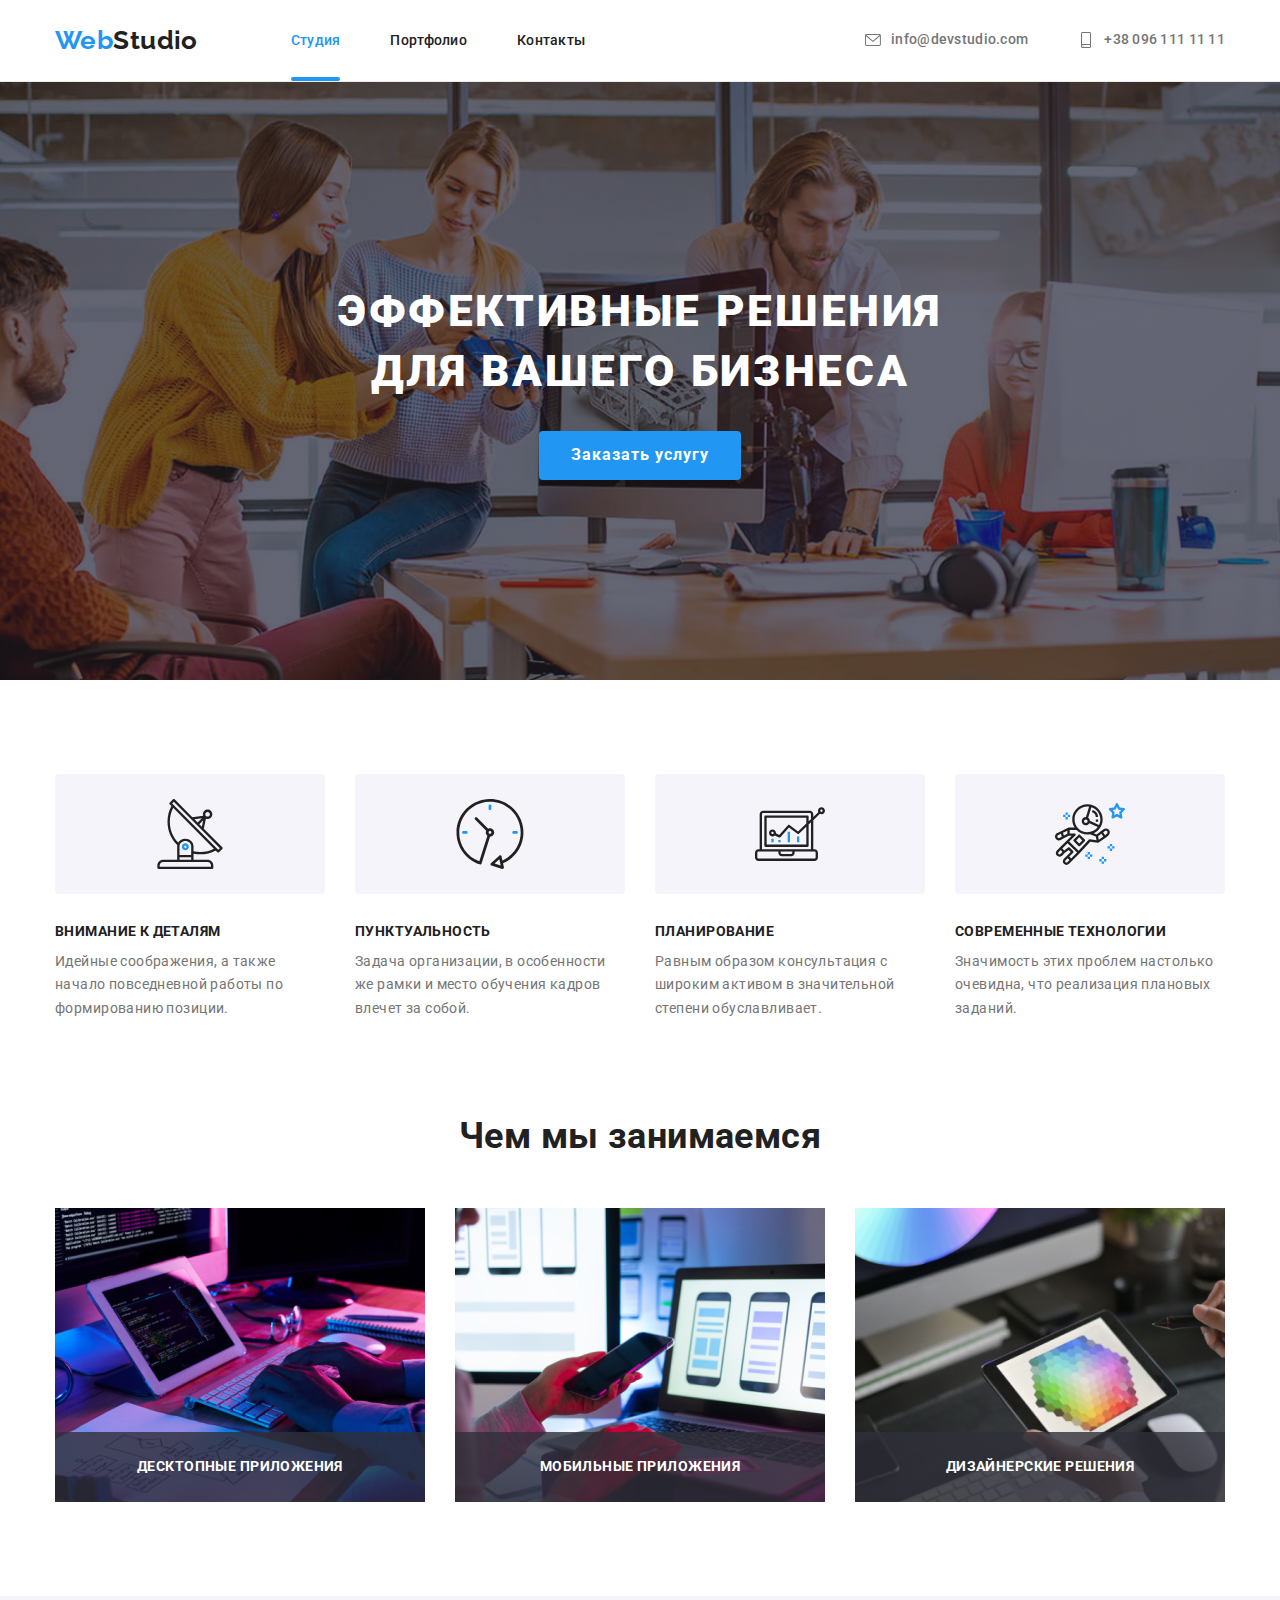
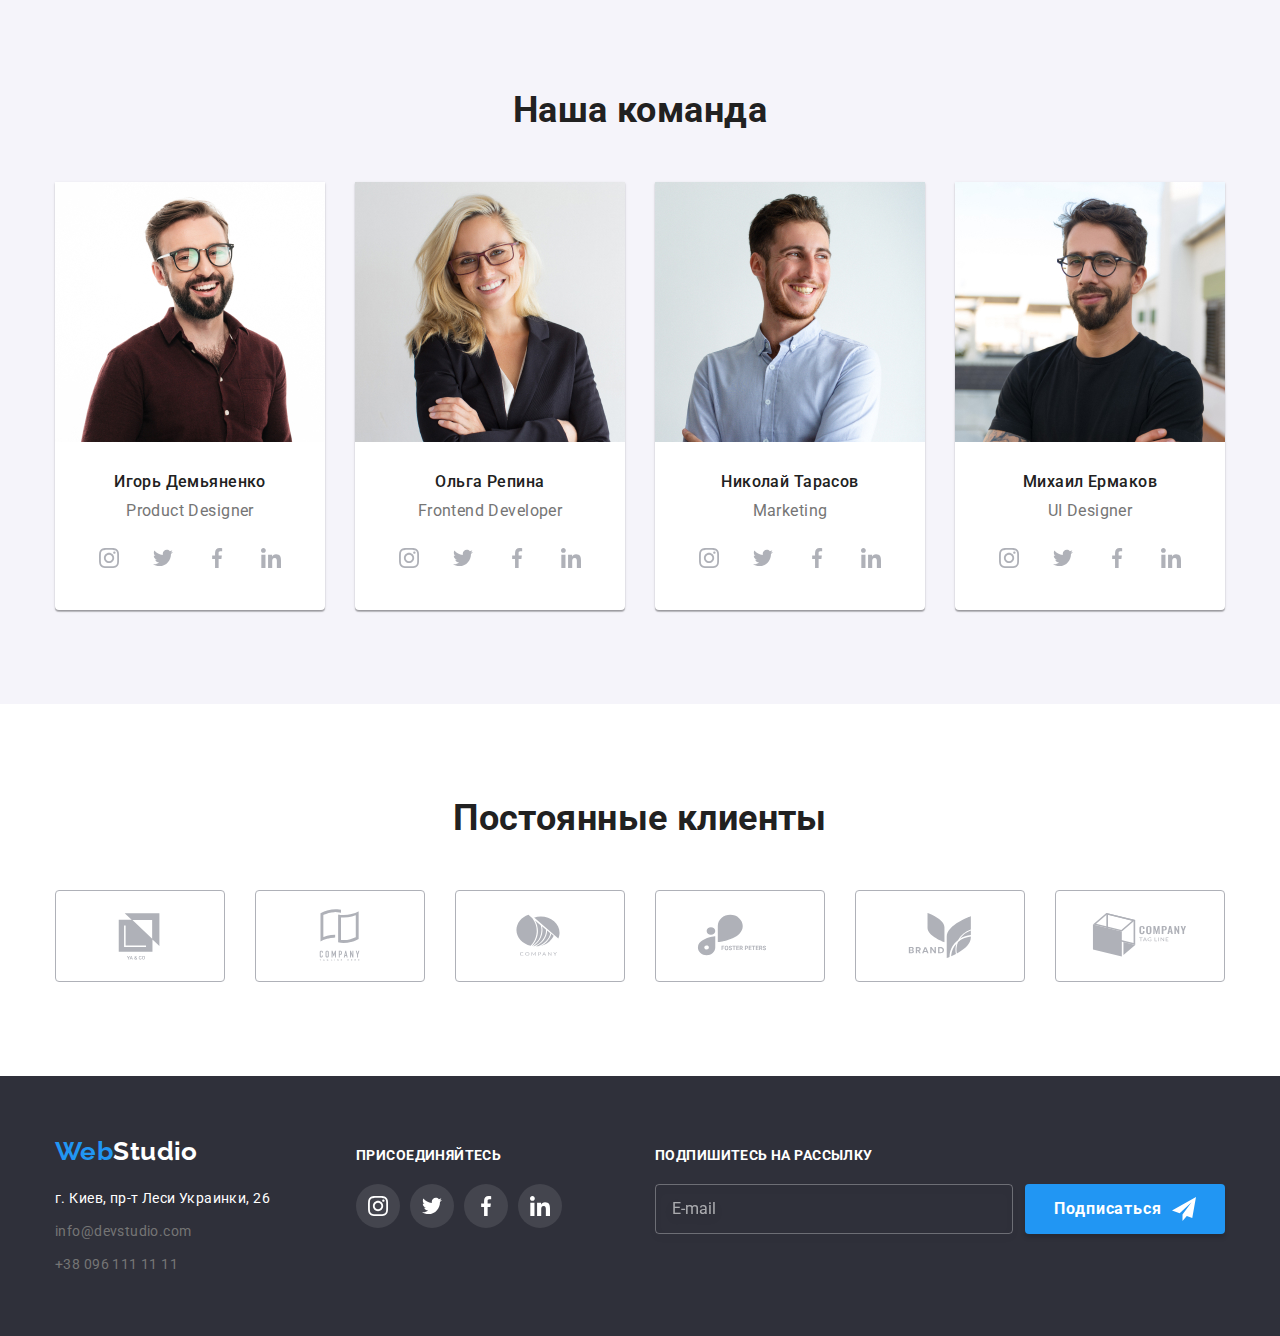
==== commit 0697376a: "final variant" ====
--- a/index.html
+++ b/index.html
@@ -15,16 +15,18 @@
         <header class="section-header">
             <div class="header container">
                 <nav class="navigation">
-                    <a class="navigation__logo" href="./index.html" lang="en">
-                        <span class="navigation__logo--first">Web</span>Studio
-                    </a>
-                    <button type="button" class="menu-button is-open" aria-expanded="false" aria-controls="menu-container" data-menu-button>
-                        <svg width="40px" height="40px" aria-label="Переключатель меню">
-                            <use class="icon-menu" href="./images/sprite-menu.svg#menu"></use>
-                            <use class="icon-cross" href="./images/sprite-menu.svg#close"></use>
-                        </svg>
-                    </button>
-                    <div class="menu-container is-open" id="menu-container" data-menu>
+                    <div class="mobile-navigation">
+                        <a class="navigation__logo" href="./index.html" lang="en">
+                            <span class="navigation__logo--first">Web</span>Studio
+                        </a>
+                        <button type="button" class="menu-button" aria-expanded="false" aria-controls="menu-container" data-menu-button>
+                            <svg width="40px" height="40px" aria-label="Переключатель меню">
+                                <use class="icon-menu" href="./images/sprite-menu.svg#menu"></use>
+                                <use class="icon-cross" href="./images/sprite-menu.svg#close"></use>
+                            </svg>
+                        </button>
+                    </div>
+                    <div class="menu-container" id="menu-container" data-menu>
                         <ul class="pages">
                             <li class="pages__item">
                                 <a class="pages__link--active" href="./index.html"> Студия </a>
@@ -38,7 +40,17 @@
                         </ul>
                         <ul class="header-contacts">
                             <li class="header-contacts__item">
-                                <a class="header-contacts__link" href="mailto:info@devstudio.com">
+                                <a class="header-contacts__link telephone" href="tel:+380961111111">
+                                    <div class="header-contacts__thumb">
+                                        <svg class="header-contacts__icon">
+                                            <use href="./images/sprite.svg#phone"></use>
+                                        </svg>
+                                    </div>
+                                    +38 096 111 11 11
+                                </a>
+                            </li>
+                            <li class="header-contacts__item">
+                                <a class="header-contacts__link email" href="mailto:info@devstudio.com">
                                     <div class="header-contacts__thumb">
                                         <svg class="header-contacts__icon">
                                             <use href="./images/sprite.svg#envelope"></use>
@@ -47,14 +59,26 @@
                                     info@devstudio.com
                                 </a>
                             </li>
-                            <li class="header-contacts__item">
-                                <a class="header-contacts__link" href="tel:+380961111111">
-                                    <div class="header-contacts__thumb">
-                                        <svg class="header-contacts__icon">
-                                            <use href="./images/sprite.svg#phone"></use>
-                                        </svg>
-                                    </div>
-                                    +38 096 111 11 11
+                        </ul>
+                        <ul class="header-contacts__social-links">
+                            <li class="header-contacts__social-item">
+                                <a href="" class="header-contacts__social-link">
+                                    Instagram
+                                </a>
+                            </li>
+                            <li class="header-contacts__social-item">
+                                <a href="" class="header-contacts__social-link">
+                                    Twitter
+                                </a>
+                            </li>
+                            <li class="header-contacts__social-item">
+                                <a href="" class="header-contacts__social-link">
+                                    Facebook
+                                </a>
+                            </li>
+                            <li class="header-contacts__social-item">
+                                <a href="" class="header-contacts__social-link">
+                                    Linkedin
                                 </a>
                             </li>
                         </ul>
@@ -129,19 +153,28 @@
                     <ul class="activities-examples">
                         <li class="activities-examples__item">
                             <div class="activities-examples__thumb">
-                                <img class="activities-examples__img" src="./images/img1.jpg" alt="Создаем" width="370">
+                                <picture class="activities-examples__img">
+                                    <source srcset="./images/desk-app.jpg 1x, ./images/desk-app2x.jpg 2x" media="(min-width:1200px)"/>
+                                    <img src="" alt="" />
+                                </picture>
                                 <p class="activities-examples__text"> Десктопные приложения </p>
                             </div>
                         </li>
                         <li class="activities-examples__item">
                             <div class="activities-examples__thumb">
-                                <img class="activities-examples__img" src="./images/img2.jpg" alt="Адаптируем" width="370">
+                                <picture class="activities-examples__img">
+                                    <source srcset="./images/mob-app.jpg 1x, ./images/mob-app2x.jpg 2x" media="(min-width:1200px)"/>
+                                    <img src="" alt="" />
+                                </picture>
                                 <p class="activities-examples__text"> Мобильные приложения </p>
                             </div>
                         </li>
                         <li class="activities-examples__item">
                             <div class="activities-examples__thumb">
-                                <img class="activities-examples__img" src="./images/img3.jpg" alt="Оформляем" width="370">
+                                <picture class="activities-examples__img">
+                                    <source srcset="./images/design.jpg 1x, ./images/design2x.jpg 2x" media="(min-width:1200px)"/>
+                                    <img src="" alt="" />
+                                </picture>
                                 <p class="activities-examples__text"> Дизайнерские решения </p>
                             </div>
                         </li>
@@ -154,7 +187,12 @@
                     <h2 class="team-title"> Наша команда </h2>
                     <ul class="team-list">
                         <li class="team-list__item">
-                            <img src="./images/team1.jpg" alt="Игорь" width="100%">
+                            <picture>
+                                <source srcset="./images/desk-team1.jpg 1x, ./images/desk-team1-2x.jpg 2x" media="(min-width:1200px)"/>
+                                <source srcset="./images/tab-team1.jpg 1x, ./images/tab-team1-2x.jpg 2x" media="(min-width:768px)"/>
+                                <source srcset="./images/mob-team1.jpg 1x, ./images/mob-team1-2x.jpg 2x" media="(min-width:480px)"/>
+                                <img src="./images/mob-team1.jpg" alt="Игорь">
+                            </picture>
                             <div class="team-list__info">
                                 <h3 class="team-list__name"> Игорь Демьяненко </h3>
                                 <p class="team-list__position"> Product Designer </p>
@@ -191,7 +229,12 @@
                             </div>
                         </li>
                         <li class="team-list__item">
-                            <img src="./images/team2.jpg" alt="Ольга" width="100%">
+                            <picture>
+                                <source srcset="./images/desk-team2.jpg 1x, ./images/desk-team2-2x.jpg 2x" media="(min-width:1200px)" />
+                                <source srcset="./images/tab-team2.jpg 1x, ./images/tab-team2-2x.jpg 2x" media="(min-width:768px)" />
+                                <source srcset="./images/mob-team2.jpg 1x, ./images/mob-team2-2x.jpg 2x" media="(min-width:480px)" />
+                                <img src="./images/mob-team2.jpg" alt="Ольга">
+                            </picture>
                             <div class="team-list__info">
                                 <h3 class="team-list__name"> Ольга Репина </h3>
                                 <p class="team-list__position"> Frontend Developer </p>
@@ -228,7 +271,12 @@
                             </div>
                         </li>
                         <li class="team-list__item">
-                            <img src="./images/team3.jpg" alt="Николай" width="100%">
+                            <picture>
+                                <source srcset="./images/desk-team3.jpg 1x, ./images/desk-team3-2x.jpg 2x" media="(min-width:1200px)" />
+                                <source srcset="./images/tab-team3.jpg 1x, ./images/tab-team3-2x.jpg 2x" media="(min-width:768px)" />
+                                <source srcset="./images/mob-team3.jpg 1x, ./images/mob-team3-2x.jpg 2x" media="(min-width:480px)" />
+                                <img src="./images/mob-team3.jpg" alt="Николай">
+                            </picture>
                             <div class="team-list__info">
                                 <h3 class="team-list__name"> Николай Тарасов </h3>
                                 <p class="team-list__position"> Marketing </p>
@@ -265,7 +313,12 @@
                             </div>
                         </li>
                         <li class="team-list__item">
-                            <img src="./images/team4.jpg" alt="Михаил" width="100%">
+                            <picture>
+                                <source srcset="./images/desk-team4.jpg 1x, ./images/desk-team4-2x.jpg 2x" media="(min-width:1200px)" />
+                                <source srcset="./images/tab-team4.jpg 1x, ./images/tab-team4-2x.jpg 2x" media="(min-width:768px)" />
+                                <source srcset="./images/mob-team4.jpg 1x, ./images/mob-team4-2x.jpg 2x" media="(min-width:480px)" />
+                                <img src="./images/mob-team4.jpg" alt="Михаил">
+                            </picture>
                             <div class="team-list__info">
                                 <h3 class="team-list__name"> Михаил Ермаков </h3>
                                 <p class="team-list__position"> UI Designer </p>
--- a/css/main.min.css
+++ b/css/main.min.css
@@ -1,2 +1,2 @@
-body{font-family:"Roboto", sans-serif;color:#212121;background-color:#ffffff;font-size:14px;letter-spacing:0.03em}h1,h2,h3,h4,h5,h6,p,address{margin:0;padding:0}img{display:block;max-width:100%;height:auto}ul{list-style-type:none;margin:0;padding:0}a{text-decoration:none}.container{margin-left:auto;margin-right:auto;padding-left:15px;padding-right:15px;outline:1px solid black}@media screen and (min-width: 480px){.container{width:480px}}@media screen and (min-width: 768px){.container{width:768px}}@media screen and (min-width: 1200px){.container{width:1200px}}.visually-hidden{position:absolute;width:1px;height:1px;margin:-1px;border:0;padding:0;white-space:nowrap;-webkit-clip-path:inset(100%);clip-path:inset(100%);clip:rect(0 0 0 0);overflow:hidden}.section-header{position:relative;border-bottom:1px #ececec solid}.header{display:-webkit-box;display:-ms-flexbox;display:flex;-webkit-box-align:center;-ms-flex-align:center;align-items:center}@media screen and (min-width: 768px){.navigation{display:-webkit-box;display:-ms-flexbox;display:flex;-webkit-box-flex:1;-ms-flex-positive:1;flex-grow:1;-webkit-box-align:center;-ms-flex-align:center;align-items:center}}.navigation__logo{font-family:"Raleway", sans-serif;font-weight:700;font-size:24px;line-height:1.16;color:#212121}@media screen and (min-width: 768px) and (max-width: 1199px){.navigation__logo{margin-right:88px}}@media screen and (min-width: 1200px){.navigation__logo{margin-right:93px;font-size:26px;line-height:1.19}}.navigation__logo--first{color:#2196f3}.menu-button{display:-webkit-inline-box;display:-ms-inline-flexbox;display:inline-flex;margin-left:auto;padding:0;border:none;background-color:transparent}@media screen and (min-width: 768px){.menu-button{display:none}}.menu-button .icon-cross{display:none}.menu-button.is-open .icon-cross{display:block}.menu-button.is-open .icon-menu{display:none}@media screen and (max-width: 767px){.menu-container{display:none;position:absolute;top:100%;left:0;display:-webkit-box;display:-ms-flexbox;display:flex;width:100%;background-color:#ffffff}.menu-container.is-open{display:block}}@media screen and (min-width: 768px){.menu-container{display:-webkit-box;display:-ms-flexbox;display:flex;-webkit-box-flex:1;-ms-flex-positive:1;flex-grow:1;-webkit-box-pack:justify;-ms-flex-pack:justify;justify-content:space-between}}.pages{display:-webkit-box;display:-ms-flexbox;display:flex;font-weight:500;line-height:1.2;letter-spacing:0.02em;color:#212121;list-style-type:none}@media screen and (max-width: 767px){.pages{-webkit-box-pack:center;-ms-flex-pack:center;justify-content:center;-webkit-box-orient:vertical;-webkit-box-direction:normal;-ms-flex-direction:column;flex-direction:column}}@media screen and (min-width: 768px){.pages__item:not(:last-child){margin-right:50px}}.pages__link{position:relative;display:block;color:#212121;padding:32px 0;-webkit-transition:color 250ms cubic-bezier(0.4, 0, 0.2, 1);transition:color 250ms cubic-bezier(0.4, 0, 0.2, 1)}.pages__link:hover,.pages__link:focus,.pages__link:active{color:#2196f3}.pages__link--active{position:relative;display:block;color:#2196f3;padding:32px 0;-webkit-transition:color 250ms cubic-bezier(0.4, 0, 0.2, 1);transition:color 250ms cubic-bezier(0.4, 0, 0.2, 1)}@media screen and (min-width: 768px){.pages__link--active::after{content:"";position:absolute;bottom:0;display:block;width:100%;height:4px;background:#2196f3;border-radius:2px}}.header-contacts{display:-webkit-box;display:-ms-flexbox;display:flex;-webkit-box-align:center;-ms-flex-align:center;align-items:center}@media screen and (min-width: 768px) and (max-width: 1199px){.header-contacts{width:138px;-ms-flex-wrap:wrap;flex-wrap:wrap}}.header-contacts__item{display:-webkit-box;display:-ms-flexbox;display:flex}@media screen and (min-width: 768px) and (max-width: 1199px){.header-contacts__item:not(:last-child){margin-bottom:10px}}@media screen and (min-width: 1200px){.header-contacts__item:not(:first-child){margin-left:50px}}.header-contacts__link{display:-webkit-box;display:-ms-flexbox;display:flex;font-weight:500;line-height:1.14;letter-spacing:0.02em;color:#757575;text-decoration:none;list-style-type:none;-webkit-transition:color 250ms cubic-bezier(0.4, 0, 0.2, 1);transition:color 250ms cubic-bezier(0.4, 0, 0.2, 1)}@media screen and (max-width: 1199px){.header-contacts__link{font-size:12px;line-height:1.16}}.header-contacts__link:hover,.header-contacts__link:focus{color:#2196f3}.header-contacts__thumb{width:16px;height:16px;margin-right:10px}.header-contacts__icon{width:16px;height:16px;fill:#757575;-webkit-transition:fill 250ms cubic-bezier(0.4, 0, 0.2, 1);transition:fill 250ms cubic-bezier(0.4, 0, 0.2, 1)}.header-contacts__link:hover .header-contacts__icon,.header-contacts__link:focus .header-contacts__icon{fill:#2196f3}.section-hero{background:#2f303a;margin-left:auto;margin-right:auto;padding-top:200px;padding-bottom:200px;background-image:-webkit-gradient(linear, left top, right top, from(rgba(47,48,58,0.4)), to(rgba(47,48,58,0.4))),url(../images/hero_background.jpg);background-image:linear-gradient(to right, rgba(47,48,58,0.4), rgba(47,48,58,0.4)),url(../images/hero_background.jpg);background-repeat:no-repeat;background-size:cover;background-position:center;max-height:600px;max-width:1600px}.hero{text-align:center}.hero-title{font-weight:900;font-size:26px;width:696px;margin-left:auto;margin-right:auto;line-height:1.61;letter-spacing:0.06em;text-transform:uppercase;color:#fff;margin-bottom:30px}@media screen and (max-width: 1199px){.hero-title{width:360px}}@media screen and (min-width: 1200px){.hero-title{font-size:44px;line-height:1.36}}.hero-button{padding:10px 32px;font-weight:700;font-size:16px;line-height:1.8;text-align:center;letter-spacing:0.06em;-webkit-box-shadow:0px 4px 4px rgba(0,0,0,0.15);box-shadow:0px 4px 4px rgba(0,0,0,0.15);border-radius:4px;border:0;color:#fff;background:#2196f3;cursor:pointer;-webkit-transition:background-color 250ms cubic-bezier(0.4, 0, 0.2, 1);transition:background-color 250ms cubic-bezier(0.4, 0, 0.2, 1)}.hero-button:hover,.hero-button:focus{background-color:#188ce8}.section-advantages{padding-top:94px;padding-bottom:94px}.advantages{padding-bottom:0}@media screen and (min-width: 768px){.features{display:-webkit-box;display:-ms-flexbox;display:flex;-ms-flex-wrap:wrap;flex-wrap:wrap;margin-right:calc(-1 * 30px);margin-bottom:calc(-1 * 30px)}}@media screen and (min-width: 1200px){.features{display:-webkit-box;display:-ms-flexbox;display:flex;-webkit-box-pack:justify;-ms-flex-pack:justify;justify-content:space-between;margin:0}}.features__title{font-weight:700;font-size:14px;line-height:1.1;text-transform:uppercase;color:#212121;margin-bottom:10px}@media screen and (max-width: 767px){.features__title{text-align:center}}.features__explain{line-height:1.7;color:#757575}.features__thumb{width:100%;height:120px;background:#f5f4fa;border-radius:4px;margin-bottom:30px;padding:25px 100px}.features__icon{width:100%;height:70px}.features__item{width:100%}@media screen and (max-width: 767px){.features__item:not(:last-child){margin-bottom:30px}}@media screen and (min-width: 768px) and (max-width: 1199px){.features__item{-ms-flex-preferred-size:calc(100% / 2 - 30px);flex-basis:calc(100% / 2 - 30px);margin-right:30px;margin-bottom:30px}}@media screen and (min-width: 1200px){.features__item{width:270px}}.section-activities{padding-bottom:94px}@media screen and (max-width: 1199px){.section-activities{display:none}}.activities-title{font-weight:700;font-size:36px;line-height:1.2;text-align:center;color:#212121;margin-bottom:50px}.activities-examples{display:-webkit-box;display:-ms-flexbox;display:flex;-webkit-box-pack:justify;-ms-flex-pack:justify;justify-content:space-between;z-index:1}.activities-examples__thumb{position:relative;display:-webkit-box;display:-ms-flexbox;display:flex;-webkit-box-align:end;-ms-flex-align:end;align-items:flex-end}.activities-examples__text{position:absolute;left:0;bottom:0;display:-webkit-box;display:-ms-flexbox;display:flex;-webkit-box-align:center;-ms-flex-align:center;align-items:center;-webkit-box-pack:center;-ms-flex-pack:center;justify-content:center;width:100%;height:70px;font-weight:700;font-size:14px;line-height:1.14;text-align:center;text-transform:uppercase;color:#fff;background:rgba(47,48,58,0.8)}.section-team{background:#f5f4fa;padding-top:94px;padding-bottom:94px}.team-title{font-weight:700;font-size:28px;line-height:1.18;text-align:center;color:#212121;margin-bottom:50px}@media screen and (min-width: 1200px){.team-title{font-size:36px;line-height:1.16}}@media screen and (min-width: 768px) and (max-width: 1199px){.team-list{display:-webkit-box;display:-ms-flexbox;display:flex;-ms-flex-wrap:wrap;flex-wrap:wrap;margin-right:calc(-1 * 30px);margin-bottom:calc(-1 * 30px)}}@media screen and (min-width: 1200px){.team-list{display:-webkit-box;display:-ms-flexbox;display:flex;-webkit-box-pack:center;-ms-flex-pack:center;justify-content:center;margin:0}}.team-list__item{background:#fff;-webkit-box-shadow:0px 1px 3px rgba(0,0,0,0.12),0px 1px 1px rgba(0,0,0,0.14),0px 2px 1px rgba(0,0,0,0.2);box-shadow:0px 1px 3px rgba(0,0,0,0.12),0px 1px 1px rgba(0,0,0,0.14),0px 2px 1px rgba(0,0,0,0.2);border-radius:0px 0px 4px 4px;width:100%}@media screen and (max-width: 767px){.team-list__item:not(:last-child){margin-bottom:30px}}@media screen and (min-width: 768px) and (max-width: 1199px){.team-list__item{width:354px;-ms-flex-preferred-size:calc(100% / 2 - 30px);flex-basis:calc(100% / 2 - 30px);margin-right:30px;margin-bottom:30px}}@media screen and (min-width: 1200px){.team-list__item{width:270px;-ms-flex-preferred-size:content;flex-basis:content;margin-bottom:0;margin-right:0}.team-list__item:not(:last-child){margin-right:30px}}.team-list__info{padding-top:30px;padding-bottom:30px}.team-list__name{font-weight:500;font-size:16px;line-height:1.2;text-align:center;color:#212121;margin-bottom:10px}.team-list__position{font-size:16px;line-height:1.2;text-align:center;color:#757575;margin-bottom:16px}.team-list__socials{display:-webkit-box;display:-ms-flexbox;display:flex;-webkit-box-pack:center;-ms-flex-pack:center;justify-content:center}.member-socials__item{width:44px;height:44px}.member-socials__item:not(:last-child){margin-right:10px}.member-socials__link{display:-webkit-box;display:-ms-flexbox;display:flex;width:44px;height:44px;border-radius:50%;-webkit-box-align:center;-ms-flex-align:center;align-items:center;-webkit-box-pack:center;-ms-flex-pack:center;justify-content:center;-webkit-transition:background-color 250ms cubic-bezier(0.4, 0, 0.2, 1);transition:background-color 250ms cubic-bezier(0.4, 0, 0.2, 1)}.member-socials__link:hover,.member-socials__link:focus{background-color:#2196f3}.member-socials__icon{fill:#afb1b8;-webkit-transition:fill 250ms cubic-bezier(0.4, 0, 0.2, 1);transition:fill 250ms cubic-bezier(0.4, 0, 0.2, 1)}.member-socials__link:hover .member-socials__icon,.member-socials__link:focus .member-socials__icon{fill:#fff}.section-clients{margin-left:auto;margin-right:auto;padding-top:94px;padding-bottom:94px}.clients-title{font-weight:700;font-size:28px;line-height:1.18;text-align:center;color:#212121;margin-bottom:50px}@media screen and (min-width: 1200px){.clients-title{font-size:36px;line-height:1.16}}.clients-list{display:-webkit-box;display:-ms-flexbox;display:flex}@media screen and (max-width: 1199px){.clients-list{-ms-flex-wrap:wrap;flex-wrap:wrap;margin-right:calc(-1 * 30px);margin-bottom:calc(-1 * 30px)}}.clients-list__item{width:170px;height:92px;display:-webkit-box;display:-ms-flexbox;display:flex;-webkit-box-align:center;-ms-flex-align:center;align-items:center;-webkit-box-pack:center;-ms-flex-pack:center;justify-content:center}@media screen and (max-width: 767px){.clients-list__item{-ms-flex-preferred-size:calc(100% / 2 - 30px);flex-basis:calc(100% / 2 - 30px);margin-right:30px;margin-bottom:30px}}@media screen and (min-width: 768px){.clients-list__item{-ms-flex-preferred-size:calc(100% / 3 - 30px);flex-basis:calc(100% / 3 - 30px);margin-right:30px;margin-bottom:30px}}@media screen and (min-width: 1200px){.clients-list__item{-ms-flex-preferred-size:auto;flex-basis:auto;margin:0}}@media screen and (min-width: 1200px){.clients-list__item:not(:last-child){margin-right:30px}}.clients-list__link{display:-webkit-box;display:-ms-flexbox;display:flex;-webkit-box-align:center;-ms-flex-align:center;align-items:center;-webkit-box-pack:center;-ms-flex-pack:center;justify-content:center;width:100%;height:100%;border:1px solid #afb1b8;border-radius:4px;-webkit-transition:border-color 250ms cubic-bezier(0.4, 0, 0.2, 1);transition:border-color 250ms cubic-bezier(0.4, 0, 0.2, 1)}.clients-list__link:hover,.clients-list__link:focus{border-color:#2196f3;cursor:pointer}.clients-list__icon{width:106px;height:60px;fill:#afb1b8;-webkit-transition:fill 250ms cubic-bezier(0.4, 0, 0.2, 1);transition:fill 250ms cubic-bezier(0.4, 0, 0.2, 1)}.clients-list__link:hover .clients-list__icon,.clients-list__icon .clients-list__link:focus{fill:#2196f3}.section-footer{background:#2f303a;padding-top:60px;padding-bottom:60px}.footer{display:-webkit-box;display:-ms-flexbox;display:flex;-webkit-box-pack:center;-ms-flex-pack:center;justify-content:center}@media screen and (max-width: 767px){.footer{-webkit-box-orient:vertical;-webkit-box-direction:normal;-ms-flex-direction:column;flex-direction:column}}@media screen and (min-width: 768px) and (max-width: 1199px){.footer{-ms-flex-wrap:wrap;flex-wrap:wrap;-webkit-box-align:baseline;-ms-flex-align:baseline;align-items:baseline}}@media screen and (min-width: 1200px){.footer{-ms-flex-wrap:nowrap;flex-wrap:nowrap;-webkit-box-align:baseline;-ms-flex-align:baseline;align-items:baseline}}.footer-links{text-align:center}@media screen and (min-width: 1200px){.footer-links{text-align:start}}.footer-links__logo{font-family:"Raleway", sans-serif;font-style:normal;font-weight:700;font-size:24px;line-height:1.16;color:#fff;text-decoration:none}@media screen and (min-width: 1200px){.footer-links__logo{font-size:26px;line-height:1.19}}.footer-links__logo--first{color:#2196f3}.addresses{font-style:normal;margin-top:20px}@media screen and (min-width: 1200px){.addresses{width:231px}}.addresses-list__item:not(:last-child){margin-bottom:9px}.addresses-list__phy-address{line-height:1.7;color:#fff;-webkit-transition:color 250ms cubic-bezier(0.4, 0, 0.2, 1);transition:color 250ms cubic-bezier(0.4, 0, 0.2, 1)}.addresses-list__phy-address:hover,.addresses-list__phy-address:focus{color:#2196f3}.addresses-list__address{line-height:1.7;color:#757575;-webkit-transition:color 250ms cubic-bezier(0.4, 0, 0.2, 1);transition:color 250ms cubic-bezier(0.4, 0, 0.2, 1)}.addresses-list__address:hover,.addresses-list__address:focus{color:#2196f3}.join{margin-left:0px;text-align:center}@media screen and (max-width: 767px){.join{margin-top:60px}}@media screen and (min-width: 768px) and (max-width: 1199px){.join{margin-left:165px}}@media screen and (min-width: 1200px){.join{margin-left:70px;text-align:start}}.join-title{color:#fff;font-weight:700;font-size:14px;line-height:1.14;text-transform:uppercase}.join-list{display:-webkit-box;display:-ms-flexbox;display:flex;-webkit-box-align:center;-ms-flex-align:center;align-items:center;margin-top:20px}@media screen and (max-width: 1199px){.join-list{-webkit-box-pack:center;-ms-flex-pack:center;justify-content:center}}.join-list__item:not(:last-child){margin-right:10px}.join-list__link{display:-webkit-box;display:-ms-flexbox;display:flex;-webkit-box-align:center;-ms-flex-align:center;align-items:center;-webkit-box-pack:center;-ms-flex-pack:center;justify-content:center;width:44px;height:44px;background:rgba(255,255,255,0.1);border-radius:50%;-webkit-transition:background-color 250ms cubic-bezier(0.4, 0, 0.2, 1);transition:background-color 250ms cubic-bezier(0.4, 0, 0.2, 1)}.join-list__link:hover,.join-list__link:focus{background-color:#2196f3}.subscribe{margin-left:0}@media screen and (max-width: 1199px){.subscribe{text-align:center;margin-top:60px}}@media screen and (min-width: 1200px){.subscribe{margin-left:auto}}.subscribe-title{margin-bottom:20px;color:#fff;font-weight:700;font-size:14px;line-height:1.14;text-transform:uppercase}.subscribe-form{display:-webkit-box;display:-ms-flexbox;display:flex;-ms-flex-wrap:wrap;flex-wrap:wrap;-webkit-box-pack:center;-ms-flex-pack:center;justify-content:center}@media screen and (min-width: 1200px){.subscribe-form{-ms-flex-wrap:nowrap;flex-wrap:nowrap}}.subscribe-form__action{width:450px;height:50px;padding:15px 16px;color:#fff;border:1px solid rgba(255,255,255,0.3);-webkit-filter:drop-shadow(0px 4px 4px rgba(0,0,0,0.15));filter:drop-shadow(0px 4px 4px rgba(0,0,0,0.15));border-radius:4px;background-color:transparent;-webkit-transition:border-color 250ms cubic-bezier(0.4, 0, 0.2, 1);transition:border-color 250ms cubic-bezier(0.4, 0, 0.2, 1);-ms-flex-preferred-size:100%;flex-basis:100%}.subscribe-form__action:hover,.subscribe-form__action:focus{outline:none;border-color:#fff}.subscribe-form__action::-webkit-input-placeholder{font-weight:400;font-size:16px;line-height:1.25;color:rgba(255,255,255,0.6)}.subscribe-form__action:-ms-input-placeholder{font-weight:400;font-size:16px;line-height:1.25;color:rgba(255,255,255,0.6)}.subscribe-form__action::-ms-input-placeholder{font-weight:400;font-size:16px;line-height:1.25;color:rgba(255,255,255,0.6)}.subscribe-form__action::placeholder{font-weight:400;font-size:16px;line-height:1.25;color:rgba(255,255,255,0.6)}@media screen and (min-width: 1200px){.subscribe-form__action{width:358px;-ms-flex-preferred-size:auto;flex-basis:auto}}.subscribe-form__button{display:-webkit-box;display:-ms-flexbox;display:flex;-webkit-box-align:center;-ms-flex-align:center;align-items:center;-webkit-box-pack:center;-ms-flex-pack:center;justify-content:center;width:200px;height:50px;margin-left:12px;font-weight:700;cursor:pointer;font-size:16px;line-height:1.87;letter-spacing:0.06em;color:#fff;background:#2196f3;-webkit-box-shadow:0px 4px 4px rgba(0,0,0,0.15);box-shadow:0px 4px 4px rgba(0,0,0,0.15);border-radius:4px;border-color:transparent;-webkit-transition:background-color 250ms cubic-bezier(0.4, 0, 0.2, 1);transition:background-color 250ms cubic-bezier(0.4, 0, 0.2, 1)}@media screen and (max-width: 1199px){.subscribe-form__button{margin-top:20px}}.subscribe-form__button::after{content:"";width:24px;height:24px;margin-left:10px;background-image:url(../images/subscribe-icon.svg)}.subscribe-form__button:hover,.subscribe-form__button:focus{background-color:#188ce8}.section-filters{padding-top:94px;padding-bottom:94px}.filters-list{display:-webkit-box;display:-ms-flexbox;display:flex;-webkit-box-pack:center;-ms-flex-pack:center;justify-content:center;margin-bottom:50px}@media screen and (max-width: 767px){.filters-list{-ms-flex-wrap:wrap;flex-wrap:wrap;-webkit-box-pack:left;-ms-flex-pack:left;justify-content:left;margin-right:-8px;margin-bottom:35px}}@media screen and (max-width: 767px){.filters-list__item{margin-right:8px;margin-bottom:15px}}@media screen and (min-width: 768px){.filters-list__item:not(:last-child){margin-right:8px}}.filters-list__button{background:#f5f4fa;border-radius:4px;cursor:pointer;width:auto;font-weight:500;font-size:16px;line-height:1.6;text-align:center;color:#212121;padding:6px 22px;border:0;display:block;-webkit-transition:background-color 250ms cubic-bezier(0.4, 0, 0.2, 1),color 250ms cubic-bezier(0.4, 0, 0.2, 1),-webkit-box-shadow 250ms cubic-bezier(0.4, 0, 0.2, 1);transition:background-color 250ms cubic-bezier(0.4, 0, 0.2, 1),color 250ms cubic-bezier(0.4, 0, 0.2, 1),-webkit-box-shadow 250ms cubic-bezier(0.4, 0, 0.2, 1);transition:background-color 250ms cubic-bezier(0.4, 0, 0.2, 1),color 250ms cubic-bezier(0.4, 0, 0.2, 1),box-shadow 250ms cubic-bezier(0.4, 0, 0.2, 1);transition:background-color 250ms cubic-bezier(0.4, 0, 0.2, 1),color 250ms cubic-bezier(0.4, 0, 0.2, 1),box-shadow 250ms cubic-bezier(0.4, 0, 0.2, 1),-webkit-box-shadow 250ms cubic-bezier(0.4, 0, 0.2, 1)}.filters-list__button:hover,.filters-list__button:focus{background-color:#2196f3;color:#fff;-webkit-box-shadow:0px 3px 1px rgba(0,0,0,0.1),0px 1px 2px rgba(0,0,0,0.08),0px 2px 2px rgba(0,0,0,0.12);box-shadow:0px 3px 1px rgba(0,0,0,0.1),0px 1px 2px rgba(0,0,0,0.08),0px 2px 2px rgba(0,0,0,0.12)}.examples-list{padding:0;margin:0;list-style:none}@media screen and (max-width: 767px){.examples-list{-webkit-box-pack:center;-ms-flex-pack:center;justify-content:center}}@media screen and (min-width: 768px){.examples-list{display:-webkit-box;display:-ms-flexbox;display:flex;-ms-flex-wrap:wrap;flex-wrap:wrap;margin-right:calc(-1 * 30px);margin-bottom:calc(-1 * 30px)}}.examples-list__item{background:#fff}@media screen and (min-width: 768px){.examples-list__item{-ms-flex-preferred-size:calc(100% / 2 - 30px);flex-basis:calc(100% / 2 - 30px);margin-right:30px;margin-bottom:30px}}@media screen and (min-width: 1200px){.examples-list__item{-ms-flex-preferred-size:calc(100% / 3 - 30px);flex-basis:calc(100% / 3 - 30px);margin-right:30px;margin-bottom:30px}}.examples-list__item:not(:last-child){margin-bottom:30px}.examples-list__title{font-weight:700;font-size:18px;line-height:2;letter-spacing:0.06em;color:#212121;margin-bottom:4px}.examples-list__sphere{font-size:16px;line-height:1.87;color:#757575}.examples-list__img{display:block;position:relative;overflow:hidden}.examples-list__text{padding:20px 24px;border:1px solid #eeeeee}.examples-list__link{display:inline-block}.examples-list__link:hover,.examples-list__link:focus{-webkit-box-shadow:0px 1px 1px rgba(0,0,0,0.12),0px 4px 4px rgba(0,0,0,0.06),1px 4px 6px rgba(0,0,0,0.16);box-shadow:0px 1px 1px rgba(0,0,0,0.12),0px 4px 4px rgba(0,0,0,0.06),1px 4px 6px rgba(0,0,0,0.16)}.examples-list__explain{position:absolute;display:inline-block;width:100%;height:100%;padding:63px 24px;font-weight:400;font-size:18px;line-height:28px;color:#fff;opacity:0;-webkit-transition:opacity 250ms cubic-bezier(0.4, 0, 0.2, 1),background-color 250ms cubic-bezier(0.4, 0, 0.2, 1),-webkit-transform 250ms cubic-bezier(0.4, 0, 0.2, 1);transition:opacity 250ms cubic-bezier(0.4, 0, 0.2, 1),background-color 250ms cubic-bezier(0.4, 0, 0.2, 1),-webkit-transform 250ms cubic-bezier(0.4, 0, 0.2, 1);transition:opacity 250ms cubic-bezier(0.4, 0, 0.2, 1),background-color 250ms cubic-bezier(0.4, 0, 0.2, 1),transform 250ms cubic-bezier(0.4, 0, 0.2, 1);transition:opacity 250ms cubic-bezier(0.4, 0, 0.2, 1),background-color 250ms cubic-bezier(0.4, 0, 0.2, 1),transform 250ms cubic-bezier(0.4, 0, 0.2, 1),-webkit-transform 250ms cubic-bezier(0.4, 0, 0.2, 1)}.examples-list__link:hover .examples-list__explain,.examples-list__link:focus .examples-list__explain{opacity:1;background-color:rgba(33,150,243,0.9);-webkit-transform:translateY(-100%);transform:translateY(-100%)}.backdrop{position:fixed;top:0;left:0;width:100%;height:100%;padding:93px 15px;background:rgba(0,0,0,0.2);z-index:2;-webkit-transition:250ms cubic-bezier(0.4, 0, 0.2, 1);transition:250ms cubic-bezier(0.4, 0, 0.2, 1);overflow-y:scroll}.backdrop.is-hidden{opacity:0;pointer-events:none}.modal{display:-webkit-box;display:-ms-flexbox;display:flex;-webkit-box-pack:center;-ms-flex-pack:center;justify-content:center;padding:40px;background:#fff;-webkit-box-shadow:0px 1px 3px rgba(0,0,0,0.12),0px 1px 1px rgba(0,0,0,0.14),0px 2px 1px rgba(0,0,0,0.2);box-shadow:0px 1px 3px rgba(0,0,0,0.12),0px 1px 1px rgba(0,0,0,0.14),0px 2px 1px rgba(0,0,0,0.2);border-radius:4px}@media (min-width: 768px){.modal{position:absolute;top:50%;left:50%;-webkit-transform:translate(-50%, -50%);transform:translate(-50%, -50%);width:100%;max-width:528px}}.modal-close{position:absolute;top:8px;right:8px;display:-webkit-box;display:-ms-flexbox;display:flex;width:30px;height:30px;-webkit-box-align:center;-ms-flex-align:center;align-items:center;-webkit-box-pack:center;-ms-flex-pack:center;justify-content:center;padding:0;background:#fff;border:1px solid rgba(0,0,0,0.1);border-radius:50%;cursor:pointer}.modal-close__icon{width:18px;height:18px;fill:#000000;-webkit-transition:fill 250ms cubic-bezier(0.4, 0, 0.2, 1);transition:fill 250ms cubic-bezier(0.4, 0, 0.2, 1)}.modal-close:hover .modal-close__icon,.modal-close:focus .modal-close__icon{fill:#2196f3}.modal-form__title{margin-bottom:12px;font-weight:700;font-size:20px;line-height:23px;text-align:center;color:#212121}.modal-form__list{margin-bottom:30px}.modal-form__label{margin-bottom:4px;font-weight:400;font-size:12px;line-height:14px;letter-spacing:0.01em;color:#757575}.modal-form__field{position:relative}.modal-form__item{display:-webkit-box;display:-ms-flexbox;display:flex;-webkit-box-orient:vertical;-webkit-box-direction:normal;-ms-flex-direction:column;flex-direction:column;margin-bottom:10px}.modal-form__item.comment{margin-bottom:20px}.modal-form__input{padding:12px 42px;height:40px;width:100%;border:1px solid rgba(33,33,33,0.2);border-radius:4px;-webkit-transition:border-color 250ms cubic-bezier(0.4, 0, 0.2, 1);transition:border-color 250ms cubic-bezier(0.4, 0, 0.2, 1)}.modal-form__input:hover,.modal-form__input:focus{outline:none;border-color:#2196f3}.modal-form__icon{position:absolute;width:18px;height:18px;left:12px;top:50%;-webkit-transform:translateY(-50%);transform:translateY(-50%);-webkit-transition:fill 250ms cubic-bezier(0.4, 0, 0.2, 1);transition:fill 250ms cubic-bezier(0.4, 0, 0.2, 1)}.modal-form__item:focus-within .modal-form__icon,.modal-form__item:hover .modal-form__icon{fill:#2196f3}.modal-form__textarea{resize:none;width:100%;height:120px;padding:12px 16px;border:1px solid rgba(33,33,33,0.2);border-radius:4px;-webkit-transition:border-color 250ms cubic-bezier(0.4, 0, 0.2, 1);transition:border-color 250ms cubic-bezier(0.4, 0, 0.2, 1)}.modal-form__textarea:hover,.modal-form__textarea:focus{outline:none;border-color:#2196f3}.modal-form__textarea::-webkit-input-placeholder{font-weight:400;font-size:12px;line-height:14px;letter-spacing:0.01em;color:rgba(117,117,117,0.5)}.modal-form__textarea:-ms-input-placeholder{font-weight:400;font-size:12px;line-height:14px;letter-spacing:0.01em;color:rgba(117,117,117,0.5)}.modal-form__textarea::-ms-input-placeholder{font-weight:400;font-size:12px;line-height:14px;letter-spacing:0.01em;color:rgba(117,117,117,0.5)}.modal-form__textarea::placeholder{font-weight:400;font-size:12px;line-height:14px;letter-spacing:0.01em;color:rgba(117,117,117,0.5)}.modal-permition{display:-webkit-box;display:-ms-flexbox;display:flex;-webkit-box-align:center;-ms-flex-align:center;align-items:center}.modal-permition__label{display:-webkit-box;display:-ms-flexbox;display:flex;-webkit-box-align:center;-ms-flex-align:center;align-items:center;cursor:pointer}.modal-permition__checkbox{position:absolute;-webkit-appearance:none;-moz-appearance:none;appearance:none}.modal-permition__policy{margin-left:7px;font-weight:400;font-size:14px;line-height:24px;color:#757575}.modal-permition__link{color:#2196f3;text-decoration:underline}.modal-permition__icon{display:block;width:16px;height:15px;border:2px solid #212121;border-radius:2px;cursor:pointer;-webkit-transition:border-color 250ms cubic-bezier(0.4, 0, 0.2, 1);transition:border-color 250ms cubic-bezier(0.4, 0, 0.2, 1)}.modal-permition__checkbox:hover+.modal-permition__icon,.modal-permition__checkbox:focus+.modal-permition__icon{border-color:#2196f3}.modal-permition__checkbox:checked+.modal-permition__icon{background-color:#2196f3;background-image:url(../images/checkbox-icon.svg);background-repeat:no-repeat;background-position:center;background-size:contain;background-origin:border-box;border-color:transparent}.modal-submit{display:-webkit-box;display:-ms-flexbox;display:flex;-webkit-box-align:center;-ms-flex-align:center;align-items:center;-webkit-box-pack:center;-ms-flex-pack:center;justify-content:center;margin-left:auto;margin-right:auto;padding:0;width:200px;height:50px;cursor:pointer;background:#2196f3;-webkit-box-shadow:0px 4px 4px rgba(0,0,0,0.15);box-shadow:0px 4px 4px rgba(0,0,0,0.15);border-radius:4px;border-color:transparent;font-weight:700;font-size:16px;line-height:30px;letter-spacing:0.06em;color:#fff;-webkit-transition:background-color 250ms cubic-bezier(0.4, 0, 0.2, 1);transition:background-color 250ms cubic-bezier(0.4, 0, 0.2, 1)}.modal-submit:hover,.modal-submit:focus{background-color:#188ce8}
+body{font-family:"Roboto", sans-serif;color:#212121;background-color:#ffffff;font-size:14px;letter-spacing:0.03em}h1,h2,h3,h4,h5,h6,p,address{margin:0;padding:0}img{display:block;max-width:100%;height:auto}ul{list-style-type:none;margin:0;padding:0}a{text-decoration:none}.container{margin-left:auto;margin-right:auto;padding-left:15px;padding-right:15px}@media screen and (min-width: 480px){.container{width:480px}}@media screen and (min-width: 768px){.container{width:768px}}@media screen and (min-width: 1200px){.container{width:1200px}}.visually-hidden{position:absolute;width:1px;height:1px;margin:-1px;border:0;padding:0;white-space:nowrap;-webkit-clip-path:inset(100%);clip-path:inset(100%);clip:rect(0 0 0 0);overflow:hidden}.section-header{position:relative;border-bottom:1px #ececec solid}@media screen and (min-width: 768px){.header{display:-webkit-box;display:-ms-flexbox;display:flex;-webkit-box-align:center;-ms-flex-align:center;align-items:center}}@media screen and (max-width: 767px){.navigation{display:block;height:60px;padding-top:10px;padding-bottom:10px}}@media screen and (min-width: 768px){.navigation{display:-webkit-box;display:-ms-flexbox;display:flex;-webkit-box-flex:1;-ms-flex-positive:1;flex-grow:1;-webkit-box-align:center;-ms-flex-align:center;align-items:center}}.navigation__logo{font-family:"Raleway", sans-serif;font-weight:700;font-size:24px;line-height:1.16;color:#212121}@media screen and (min-width: 768px) and (max-width: 1199px){.navigation__logo{margin-right:88px}}@media screen and (min-width: 1200px){.navigation__logo{margin-right:93px;font-size:26px;line-height:1.19}}.navigation__logo--first{color:#2196f3}.mobile-navigation{display:-webkit-box;display:-ms-flexbox;display:flex;-webkit-box-pack:justify;-ms-flex-pack:justify;justify-content:space-between;-webkit-box-align:center;-ms-flex-align:center;align-items:center}.menu-button{top:10px;right:15px;display:-webkit-inline-box;display:-ms-inline-flexbox;display:inline-flex;padding:0;border:none;background-color:transparent;z-index:2;cursor:pointer}@media screen and (min-width: 768px){.menu-button{display:none}}.menu-button.is-open:hover .icon-cross,.menu-button:hover .icon-menu,.menu-button.is-open:focus .icon-cross,.menu-button:focus .icon-menu{fill:#2196f3}.menu-button .icon-cross{display:none}.menu-button .icon-menu{-webkit-transition:fill 250ms cubic-bezier(0.4, 0, 0.2, 1);transition:fill 250ms cubic-bezier(0.4, 0, 0.2, 1)}.menu-button.is-open .icon-cross{display:block;-webkit-transition:fill 250ms cubic-bezier(0.4, 0, 0.2, 1);transition:fill 250ms cubic-bezier(0.4, 0, 0.2, 1)}.menu-button.is-open .icon-menu{display:none}@media screen and (max-width: 767px){.menu-container{display:none;position:absolute;top:0;left:0;width:100%;height:796px;background-color:#ffffff;padding:48px 40px;z-index:1}.menu-container.is-open{display:block}}@media screen and (min-width: 768px){.menu-container{display:-webkit-box;display:-ms-flexbox;display:flex;-webkit-box-flex:1;-ms-flex-positive:1;flex-grow:1;-webkit-box-pack:justify;-ms-flex-pack:justify;justify-content:space-between}}.pages{display:-webkit-box;display:-ms-flexbox;display:flex;font-weight:500;line-height:1.2;letter-spacing:0.02em;color:#212121;list-style-type:none}@media screen and (max-width: 767px){.pages{display:block;-webkit-box-pack:center;-ms-flex-pack:center;justify-content:center;-webkit-box-orient:vertical;-webkit-box-direction:normal;-ms-flex-direction:column;flex-direction:column;font-size:40px;line-height:1.17}}@media screen and (max-width: 767px){.pages__item:not(:last-child){margin-bottom:32px}}@media screen and (min-width: 768px){.pages__item:not(:last-child){margin-right:50px}}.pages__link{color:#212121;-webkit-transition:color 250ms cubic-bezier(0.4, 0, 0.2, 1);transition:color 250ms cubic-bezier(0.4, 0, 0.2, 1)}.pages__link:hover,.pages__link:focus,.pages__link:active{color:#2196f3}@media screen and (min-width: 768px){.pages__link{position:relative;display:block;padding:32px 0}}.pages__link--active{color:#2196f3;-webkit-transition:color 250ms cubic-bezier(0.4, 0, 0.2, 1);transition:color 250ms cubic-bezier(0.4, 0, 0.2, 1)}@media screen and (min-width: 768px){.pages__link--active{position:relative;display:block;padding:32px 0}.pages__link--active::after{content:"";position:absolute;bottom:0;display:block;width:100%;height:4px;background:#2196f3;border-radius:2px}}.header-contacts{display:-webkit-box;display:-ms-flexbox;display:flex;-webkit-box-orient:horizontal;-webkit-box-direction:reverse;-ms-flex-direction:row-reverse;flex-direction:row-reverse;-webkit-box-pack:left;-ms-flex-pack:left;justify-content:left;-webkit-box-align:center;-ms-flex-align:center;align-items:center}@media screen and (max-width: 767px){.header-contacts{display:block;margin-bottom:64px;margin-top:302px}}@media screen and (min-width: 768px) and (max-width: 1199px){.header-contacts{width:138px;-ms-flex-wrap:wrap-reverse;flex-wrap:wrap-reverse;-ms-flex-line-pack:center;align-content:center}}.header-contacts__item{display:-webkit-box;display:-ms-flexbox;display:flex}@media screen and (max-width: 767px){.header-contacts__item:not(:first-child){margin-top:32px}}@media screen and (min-width: 768px) and (max-width: 1199px){.header-contacts__item:not(:first-child){margin-bottom:10px}}@media screen and (min-width: 1200px){.header-contacts__item:not(:last-child){margin-left:50px}}.header-contacts__link{display:-webkit-box;display:-ms-flexbox;display:flex;font-weight:500;font-size:14px;line-height:1.14;letter-spacing:0.02em;color:#757575;text-decoration:none;list-style-type:none;-webkit-transition:color 250ms cubic-bezier(0.4, 0, 0.2, 1);transition:color 250ms cubic-bezier(0.4, 0, 0.2, 1)}@media screen and (max-width: 767px){.header-contacts__link.telephone{font-size:34px;line-height:1.17}.header-contacts__link.email{font-size:24px;line-height:1.16}}@media screen and (min-width: 768px) and (max-width: 1199px){.header-contacts__link{font-size:12px;line-height:1.16}}.header-contacts__link:hover,.header-contacts__link:focus{color:#2196f3}.header-contacts__thumb{width:16px;height:16px;margin-right:10px}@media screen and (max-width: 767px){.header-contacts__thumb{display:none}}.header-contacts__icon{width:16px;height:16px;fill:#757575;-webkit-transition:fill 250ms cubic-bezier(0.4, 0, 0.2, 1);transition:fill 250ms cubic-bezier(0.4, 0, 0.2, 1)}.header-contacts__link:hover .header-contacts__icon,.header-contacts__link:focus .header-contacts__icon{fill:#2196f3}.header-contacts__social-links{display:-webkit-box;display:-ms-flexbox;display:flex;text-decoration:none;-webkit-box-pack:center;-ms-flex-pack:center;justify-content:center}@media screen and (min-width: 768px){.header-contacts__social-links{display:none}}.header-contacts__social-item{position:relative;padding-left:10px;padding-right:10px}.header-contacts__social-item:not(:last-child)::after{content:"";position:absolute;right:0;top:0;display:block;width:1px;height:100%;background:rgba(33,33,33,0.2)}.header-contacts__social-link{font-weight:500;font-size:18px;line-height:1.22;letter-spacing:0.02em;color:#2196f3}.section-hero{background:#2f303a;margin-left:auto;margin-right:auto;padding-top:200px;padding-bottom:200px;background-image:-webkit-gradient(linear, left top, right top, from(rgba(47,48,58,0.4)), to(rgba(47,48,58,0.4))),url(../images/mob-img.jpg);background-image:linear-gradient(to right, rgba(47,48,58,0.4), rgba(47,48,58,0.4)),url(../images/mob-img.jpg);background-repeat:no-repeat;background-size:cover;background-position:center;max-height:auto;max-width:1600px}@media (min-device-pixel-ratio: 2), (-webkit-min-device-pixel-ratio: 2), (min-resolution: 192dpi), (min-resolution: 2dppx){.section-hero{background-image:-webkit-gradient(linear, left top, right top, from(rgba(47,48,58,0.4)), to(rgba(47,48,58,0.4))),url(../images/mob-img2x.jpg);background-image:linear-gradient(to right, rgba(47,48,58,0.4), rgba(47,48,58,0.4)),url(../images/mob-img2x.jpg)}}@media screen and (min-width: 480px){.section-hero{background-image:-webkit-gradient(linear, left top, right top, from(rgba(47,48,58,0.4)), to(rgba(47,48,58,0.4))),url(../images/tab-img.jpg);background-image:linear-gradient(to right, rgba(47,48,58,0.4), rgba(47,48,58,0.4)),url(../images/tab-img.jpg)}}@media screen and (min-width: 480px) and (min-device-pixel-ratio: 2), screen and (min-width: 480px) and (-webkit-min-device-pixel-ratio: 2), screen and (min-width: 480px) and (min-resolution: 192dpi), screen and (min-width: 480px) and (min-resolution: 2dppx){.section-hero{background-image:-webkit-gradient(linear, left top, right top, from(rgba(47,48,58,0.4)), to(rgba(47,48,58,0.4))),url(../images/tab-img2x.jpg);background-image:linear-gradient(to right, rgba(47,48,58,0.4), rgba(47,48,58,0.4)),url(../images/tab-img2x.jpg)}}@media screen and (min-width: 768px){.section-hero{background-image:-webkit-gradient(linear, left top, right top, from(rgba(47,48,58,0.4)), to(rgba(47,48,58,0.4))),url(../images/desk-img.jpg);background-image:linear-gradient(to right, rgba(47,48,58,0.4), rgba(47,48,58,0.4)),url(../images/desk-img.jpg)}}@media screen and (min-width: 768px) and (min-device-pixel-ratio: 2), screen and (min-width: 768px) and (-webkit-min-device-pixel-ratio: 2), screen and (min-width: 768px) and (min-resolution: 192dpi), screen and (min-width: 768px) and (min-resolution: 2dppx){.section-hero{background-image:-webkit-gradient(linear, left top, right top, from(rgba(47,48,58,0.4)), to(rgba(47,48,58,0.4))),url(../images/desk-img2x.jpg);background-image:linear-gradient(to right, rgba(47,48,58,0.4), rgba(47,48,58,0.4)),url(../images/desk-img2x.jpg)}}.hero{text-align:center}.hero-title{font-weight:900;font-size:26px;width:696px;margin-left:auto;margin-right:auto;line-height:1.61;letter-spacing:0.06em;text-transform:uppercase;color:#fff;margin-bottom:30px}@media screen and (max-width: 1199px){.hero-title{width:360px}}@media screen and (min-width: 1200px){.hero-title{font-size:44px;line-height:1.36}}.hero-button{padding:10px 32px;font-weight:700;font-size:16px;line-height:1.8;text-align:center;letter-spacing:0.06em;-webkit-box-shadow:0px 4px 4px rgba(0,0,0,0.15);box-shadow:0px 4px 4px rgba(0,0,0,0.15);border-radius:4px;border:0;color:#fff;background:#2196f3;cursor:pointer;-webkit-transition:background-color 250ms cubic-bezier(0.4, 0, 0.2, 1);transition:background-color 250ms cubic-bezier(0.4, 0, 0.2, 1)}.hero-button:hover,.hero-button:focus{background-color:#188ce8}.section-advantages{padding-top:94px;padding-bottom:94px}.advantages{padding-bottom:0}@media screen and (min-width: 768px){.features{display:-webkit-box;display:-ms-flexbox;display:flex;-ms-flex-wrap:wrap;flex-wrap:wrap;margin-right:calc(-1 * 30px);margin-bottom:calc(-1 * 30px)}}@media screen and (min-width: 1200px){.features{display:-webkit-box;display:-ms-flexbox;display:flex;-webkit-box-pack:justify;-ms-flex-pack:justify;justify-content:space-between;margin:0}}.features__title{font-weight:700;font-size:14px;line-height:1.1;text-transform:uppercase;color:#212121;margin-bottom:10px}@media screen and (max-width: 767px){.features__title{text-align:center}}.features__explain{line-height:1.7;color:#757575}.features__thumb{width:100%;height:120px;background:#f5f4fa;border-radius:4px;margin-bottom:30px;padding:25px 100px}.features__icon{width:100%;height:70px}.features__item{width:100%}@media screen and (max-width: 767px){.features__item:not(:last-child){margin-bottom:30px}}@media screen and (min-width: 768px) and (max-width: 1199px){.features__item{-ms-flex-preferred-size:calc(100% / 2 - 30px);flex-basis:calc(100% / 2 - 30px);margin-right:30px;margin-bottom:30px}}@media screen and (min-width: 1200px){.features__item{width:270px}}.section-activities{padding-bottom:94px}@media screen and (max-width: 1199px){.section-activities{display:none}}.activities-title{font-weight:700;font-size:36px;line-height:1.2;text-align:center;color:#212121;margin-bottom:50px}.activities-examples{display:-webkit-box;display:-ms-flexbox;display:flex;-webkit-box-pack:justify;-ms-flex-pack:justify;justify-content:space-between;z-index:1}.activities-examples__thumb{position:relative;display:-webkit-box;display:-ms-flexbox;display:flex;-webkit-box-align:end;-ms-flex-align:end;align-items:flex-end}.activities-examples__text{position:absolute;left:0;bottom:0;display:-webkit-box;display:-ms-flexbox;display:flex;-webkit-box-align:center;-ms-flex-align:center;align-items:center;-webkit-box-pack:center;-ms-flex-pack:center;justify-content:center;width:100%;height:70px;font-weight:700;font-size:14px;line-height:1.14;text-align:center;text-transform:uppercase;color:#fff;background:rgba(47,48,58,0.8)}.section-team{background:#f5f4fa;padding-top:94px;padding-bottom:94px}.team-title{font-weight:700;font-size:28px;line-height:1.18;text-align:center;color:#212121;margin-bottom:50px}@media screen and (min-width: 1200px){.team-title{font-size:36px;line-height:1.16}}@media screen and (min-width: 768px) and (max-width: 1199px){.team-list{display:-webkit-box;display:-ms-flexbox;display:flex;-ms-flex-wrap:wrap;flex-wrap:wrap;margin-right:calc(-1 * 30px);margin-bottom:calc(-1 * 30px)}}@media screen and (min-width: 1200px){.team-list{display:-webkit-box;display:-ms-flexbox;display:flex;-webkit-box-pack:center;-ms-flex-pack:center;justify-content:center;margin:0}}.team-list__item{background:#fff;-webkit-box-shadow:0px 1px 3px rgba(0,0,0,0.12),0px 1px 1px rgba(0,0,0,0.14),0px 2px 1px rgba(0,0,0,0.2);box-shadow:0px 1px 3px rgba(0,0,0,0.12),0px 1px 1px rgba(0,0,0,0.14),0px 2px 1px rgba(0,0,0,0.2);border-radius:0px 0px 4px 4px;width:450px}@media screen and (max-width: 767px){.team-list__item:not(:last-child){margin-bottom:30px}}@media screen and (min-width: 768px) and (max-width: 1199px){.team-list__item{width:354px;-ms-flex-preferred-size:calc(100% / 2 - 30px);flex-basis:calc(100% / 2 - 30px);margin-right:30px;margin-bottom:30px}}@media screen and (min-width: 1200px){.team-list__item{width:270px;-ms-flex-preferred-size:content;flex-basis:content;margin-bottom:0;margin-right:0}.team-list__item:not(:last-child){margin-right:30px}}.team-list__info{padding-top:30px;padding-bottom:30px}.team-list__name{font-weight:500;font-size:16px;line-height:1.2;text-align:center;color:#212121;margin-bottom:10px}.team-list__position{font-size:16px;line-height:1.2;text-align:center;color:#757575;margin-bottom:16px}.team-list__socials{display:-webkit-box;display:-ms-flexbox;display:flex;-webkit-box-pack:center;-ms-flex-pack:center;justify-content:center}.member-socials__item{width:44px;height:44px}.member-socials__item:not(:last-child){margin-right:10px}.member-socials__link{display:-webkit-box;display:-ms-flexbox;display:flex;width:44px;height:44px;border-radius:50%;-webkit-box-align:center;-ms-flex-align:center;align-items:center;-webkit-box-pack:center;-ms-flex-pack:center;justify-content:center;-webkit-transition:background-color 250ms cubic-bezier(0.4, 0, 0.2, 1);transition:background-color 250ms cubic-bezier(0.4, 0, 0.2, 1)}.member-socials__link:hover,.member-socials__link:focus{background-color:#2196f3}.member-socials__icon{fill:#afb1b8;-webkit-transition:fill 250ms cubic-bezier(0.4, 0, 0.2, 1);transition:fill 250ms cubic-bezier(0.4, 0, 0.2, 1)}.member-socials__link:hover .member-socials__icon,.member-socials__link:focus .member-socials__icon{fill:#fff}.section-clients{margin-left:auto;margin-right:auto;padding-top:94px;padding-bottom:94px}.clients-title{font-weight:700;font-size:28px;line-height:1.18;text-align:center;color:#212121;margin-bottom:50px}@media screen and (min-width: 1200px){.clients-title{font-size:36px;line-height:1.16}}.clients-list{display:-webkit-box;display:-ms-flexbox;display:flex}@media screen and (max-width: 1199px){.clients-list{-ms-flex-wrap:wrap;flex-wrap:wrap;margin-right:calc(-1 * 30px);margin-bottom:calc(-1 * 30px)}}.clients-list__item{width:170px;height:92px;display:-webkit-box;display:-ms-flexbox;display:flex;-webkit-box-align:center;-ms-flex-align:center;align-items:center;-webkit-box-pack:center;-ms-flex-pack:center;justify-content:center}@media screen and (max-width: 767px){.clients-list__item{-ms-flex-preferred-size:calc(100% / 2 - 30px);flex-basis:calc(100% / 2 - 30px);margin-right:30px;margin-bottom:30px}}@media screen and (min-width: 768px){.clients-list__item{-ms-flex-preferred-size:calc(100% / 3 - 30px);flex-basis:calc(100% / 3 - 30px);margin-right:30px;margin-bottom:30px}}@media screen and (min-width: 1200px){.clients-list__item{-ms-flex-preferred-size:auto;flex-basis:auto;margin:0}}@media screen and (min-width: 1200px){.clients-list__item:not(:last-child){margin-right:30px}}.clients-list__link{display:-webkit-box;display:-ms-flexbox;display:flex;-webkit-box-align:center;-ms-flex-align:center;align-items:center;-webkit-box-pack:center;-ms-flex-pack:center;justify-content:center;width:100%;height:100%;border:1px solid #afb1b8;border-radius:4px;-webkit-transition:border-color 250ms cubic-bezier(0.4, 0, 0.2, 1);transition:border-color 250ms cubic-bezier(0.4, 0, 0.2, 1)}.clients-list__link:hover,.clients-list__link:focus{border-color:#2196f3;cursor:pointer}.clients-list__icon{width:106px;height:60px;fill:#afb1b8;-webkit-transition:fill 250ms cubic-bezier(0.4, 0, 0.2, 1);transition:fill 250ms cubic-bezier(0.4, 0, 0.2, 1)}.clients-list__link:hover .clients-list__icon,.clients-list__icon .clients-list__link:focus{fill:#2196f3}.section-footer{background:#2f303a;padding-top:60px;padding-bottom:60px}.footer{display:-webkit-box;display:-ms-flexbox;display:flex;-webkit-box-pack:center;-ms-flex-pack:center;justify-content:center}@media screen and (max-width: 767px){.footer{-webkit-box-orient:vertical;-webkit-box-direction:normal;-ms-flex-direction:column;flex-direction:column}}@media screen and (min-width: 768px) and (max-width: 1199px){.footer{-ms-flex-wrap:wrap;flex-wrap:wrap;-webkit-box-align:baseline;-ms-flex-align:baseline;align-items:baseline}}@media screen and (min-width: 1200px){.footer{-ms-flex-wrap:nowrap;flex-wrap:nowrap;-webkit-box-align:baseline;-ms-flex-align:baseline;align-items:baseline}}.footer-links{text-align:center}@media screen and (min-width: 1200px){.footer-links{text-align:start}}.footer-links__logo{font-family:"Raleway", sans-serif;font-style:normal;font-weight:700;font-size:24px;line-height:1.16;color:#fff;text-decoration:none}@media screen and (min-width: 1200px){.footer-links__logo{font-size:26px;line-height:1.19}}.footer-links__logo--first{color:#2196f3}.addresses{font-style:normal;margin-top:20px}@media screen and (min-width: 1200px){.addresses{width:231px}}.addresses-list__item:not(:last-child){margin-bottom:9px}.addresses-list__phy-address{line-height:1.7;color:#fff;-webkit-transition:color 250ms cubic-bezier(0.4, 0, 0.2, 1);transition:color 250ms cubic-bezier(0.4, 0, 0.2, 1)}.addresses-list__phy-address:hover,.addresses-list__phy-address:focus{color:#2196f3}.addresses-list__address{line-height:1.7;color:#757575;-webkit-transition:color 250ms cubic-bezier(0.4, 0, 0.2, 1);transition:color 250ms cubic-bezier(0.4, 0, 0.2, 1)}.addresses-list__address:hover,.addresses-list__address:focus{color:#2196f3}.join{margin-left:0px;text-align:center}@media screen and (max-width: 767px){.join{margin-top:60px}}@media screen and (min-width: 768px) and (max-width: 1199px){.join{margin-left:165px}}@media screen and (min-width: 1200px){.join{margin-left:70px;text-align:start}}.join-title{color:#fff;font-weight:700;font-size:14px;line-height:1.14;text-transform:uppercase}.join-list{display:-webkit-box;display:-ms-flexbox;display:flex;-webkit-box-align:center;-ms-flex-align:center;align-items:center;margin-top:20px}@media screen and (max-width: 1199px){.join-list{-webkit-box-pack:center;-ms-flex-pack:center;justify-content:center}}.join-list__item:not(:last-child){margin-right:10px}.join-list__link{display:-webkit-box;display:-ms-flexbox;display:flex;-webkit-box-align:center;-ms-flex-align:center;align-items:center;-webkit-box-pack:center;-ms-flex-pack:center;justify-content:center;width:44px;height:44px;background:rgba(255,255,255,0.1);border-radius:50%;-webkit-transition:background-color 250ms cubic-bezier(0.4, 0, 0.2, 1);transition:background-color 250ms cubic-bezier(0.4, 0, 0.2, 1)}.join-list__link:hover,.join-list__link:focus{background-color:#2196f3}.subscribe{margin-left:0}@media screen and (max-width: 1199px){.subscribe{text-align:center;margin-top:60px}}@media screen and (min-width: 1200px){.subscribe{margin-left:auto}}.subscribe-title{margin-bottom:20px;color:#fff;font-weight:700;font-size:14px;line-height:1.14;text-transform:uppercase}.subscribe-form{display:-webkit-box;display:-ms-flexbox;display:flex;-ms-flex-wrap:wrap;flex-wrap:wrap;-webkit-box-pack:center;-ms-flex-pack:center;justify-content:center}@media screen and (min-width: 1200px){.subscribe-form{-ms-flex-wrap:nowrap;flex-wrap:nowrap}}.subscribe-form__action{width:450px;height:50px;padding:15px 16px;color:#fff;border:1px solid rgba(255,255,255,0.3);-webkit-filter:drop-shadow(0px 4px 4px rgba(0,0,0,0.15));filter:drop-shadow(0px 4px 4px rgba(0,0,0,0.15));border-radius:4px;background-color:transparent;-webkit-transition:border-color 250ms cubic-bezier(0.4, 0, 0.2, 1);transition:border-color 250ms cubic-bezier(0.4, 0, 0.2, 1);-ms-flex-preferred-size:100%;flex-basis:100%}.subscribe-form__action:hover,.subscribe-form__action:focus{outline:none;border-color:#fff}.subscribe-form__action::-webkit-input-placeholder{font-weight:400;font-size:16px;line-height:1.25;color:rgba(255,255,255,0.6)}.subscribe-form__action:-ms-input-placeholder{font-weight:400;font-size:16px;line-height:1.25;color:rgba(255,255,255,0.6)}.subscribe-form__action::-ms-input-placeholder{font-weight:400;font-size:16px;line-height:1.25;color:rgba(255,255,255,0.6)}.subscribe-form__action::placeholder{font-weight:400;font-size:16px;line-height:1.25;color:rgba(255,255,255,0.6)}@media screen and (min-width: 1200px){.subscribe-form__action{width:358px;-ms-flex-preferred-size:auto;flex-basis:auto}}.subscribe-form__button{display:-webkit-box;display:-ms-flexbox;display:flex;-webkit-box-align:center;-ms-flex-align:center;align-items:center;-webkit-box-pack:center;-ms-flex-pack:center;justify-content:center;width:200px;height:50px;margin-left:12px;font-weight:700;cursor:pointer;font-size:16px;line-height:1.87;letter-spacing:0.06em;color:#fff;background:#2196f3;-webkit-box-shadow:0px 4px 4px rgba(0,0,0,0.15);box-shadow:0px 4px 4px rgba(0,0,0,0.15);border-radius:4px;border-color:transparent;-webkit-transition:background-color 250ms cubic-bezier(0.4, 0, 0.2, 1);transition:background-color 250ms cubic-bezier(0.4, 0, 0.2, 1)}@media screen and (max-width: 1199px){.subscribe-form__button{margin-top:20px}}.subscribe-form__button::after{content:"";width:24px;height:24px;margin-left:10px;background-image:url(../images/subscribe-icon.svg)}.subscribe-form__button:hover,.subscribe-form__button:focus{background-color:#188ce8}.section-filters{padding-top:94px;padding-bottom:94px}.filters-list{display:-webkit-box;display:-ms-flexbox;display:flex;-webkit-box-pack:center;-ms-flex-pack:center;justify-content:center;margin-bottom:50px}@media screen and (max-width: 767px){.filters-list{-ms-flex-wrap:wrap;flex-wrap:wrap;-webkit-box-pack:left;-ms-flex-pack:left;justify-content:left;margin-right:-8px;margin-bottom:35px}}@media screen and (max-width: 767px){.filters-list__item{margin-right:8px;margin-bottom:15px}}@media screen and (min-width: 768px){.filters-list__item:not(:last-child){margin-right:8px}}.filters-list__button{background:#f5f4fa;border-radius:4px;cursor:pointer;width:auto;font-weight:500;font-size:16px;line-height:1.6;text-align:center;color:#212121;padding:6px 22px;border:0;display:block;-webkit-transition:background-color 250ms cubic-bezier(0.4, 0, 0.2, 1),color 250ms cubic-bezier(0.4, 0, 0.2, 1),-webkit-box-shadow 250ms cubic-bezier(0.4, 0, 0.2, 1);transition:background-color 250ms cubic-bezier(0.4, 0, 0.2, 1),color 250ms cubic-bezier(0.4, 0, 0.2, 1),-webkit-box-shadow 250ms cubic-bezier(0.4, 0, 0.2, 1);transition:background-color 250ms cubic-bezier(0.4, 0, 0.2, 1),color 250ms cubic-bezier(0.4, 0, 0.2, 1),box-shadow 250ms cubic-bezier(0.4, 0, 0.2, 1);transition:background-color 250ms cubic-bezier(0.4, 0, 0.2, 1),color 250ms cubic-bezier(0.4, 0, 0.2, 1),box-shadow 250ms cubic-bezier(0.4, 0, 0.2, 1),-webkit-box-shadow 250ms cubic-bezier(0.4, 0, 0.2, 1)}.filters-list__button:hover,.filters-list__button:focus{background-color:#2196f3;color:#fff;-webkit-box-shadow:0px 3px 1px rgba(0,0,0,0.1),0px 1px 2px rgba(0,0,0,0.08),0px 2px 2px rgba(0,0,0,0.12);box-shadow:0px 3px 1px rgba(0,0,0,0.1),0px 1px 2px rgba(0,0,0,0.08),0px 2px 2px rgba(0,0,0,0.12)}.examples-list{padding:0;margin:0;list-style:none}@media screen and (max-width: 767px){.examples-list{-webkit-box-pack:center;-ms-flex-pack:center;justify-content:center}}@media screen and (min-width: 768px){.examples-list{display:-webkit-box;display:-ms-flexbox;display:flex;-ms-flex-wrap:wrap;flex-wrap:wrap;margin-right:calc(-1 * 30px);margin-bottom:calc(-1 * 30px)}}.examples-list__item{background:#fff}@media screen and (min-width: 768px){.examples-list__item{-ms-flex-preferred-size:calc(100% / 2 - 30px);flex-basis:calc(100% / 2 - 30px);margin-right:30px;margin-bottom:30px}}@media screen and (min-width: 1200px){.examples-list__item{-ms-flex-preferred-size:calc(100% / 3 - 30px);flex-basis:calc(100% / 3 - 30px);margin-right:30px;margin-bottom:30px}}.examples-list__item:not(:last-child){margin-bottom:30px}.examples-list__title{font-weight:700;font-size:18px;line-height:2;letter-spacing:0.06em;color:#212121;margin-bottom:4px}.examples-list__sphere{font-size:16px;line-height:1.87;color:#757575}.examples-list__img{display:block;position:relative;overflow:hidden}.examples-list__text{padding:20px 24px;border:1px solid #eeeeee;-webkit-box-flex:1;-ms-flex-positive:1;flex-grow:1}.examples-list__link{display:inline-block}@media screen and (min-width: 768px) and (max-width: 1199px){.examples-list__link{display:-webkit-box;display:-ms-flexbox;display:flex;-webkit-box-orient:vertical;-webkit-box-direction:normal;-ms-flex-direction:column;flex-direction:column;height:100%}}.examples-list__link:hover,.examples-list__link:focus{-webkit-box-shadow:0px 1px 1px rgba(0,0,0,0.12),0px 4px 4px rgba(0,0,0,0.06),1px 4px 6px rgba(0,0,0,0.16);box-shadow:0px 1px 1px rgba(0,0,0,0.12),0px 4px 4px rgba(0,0,0,0.06),1px 4px 6px rgba(0,0,0,0.16)}.examples-list__explain{position:absolute;display:inline-block;width:100%;height:100%;padding:63px 24px;font-weight:400;font-size:18px;line-height:28px;color:#fff;opacity:0;-webkit-transition:opacity 250ms cubic-bezier(0.4, 0, 0.2, 1),background-color 250ms cubic-bezier(0.4, 0, 0.2, 1),-webkit-transform 250ms cubic-bezier(0.4, 0, 0.2, 1);transition:opacity 250ms cubic-bezier(0.4, 0, 0.2, 1),background-color 250ms cubic-bezier(0.4, 0, 0.2, 1),-webkit-transform 250ms cubic-bezier(0.4, 0, 0.2, 1);transition:opacity 250ms cubic-bezier(0.4, 0, 0.2, 1),background-color 250ms cubic-bezier(0.4, 0, 0.2, 1),transform 250ms cubic-bezier(0.4, 0, 0.2, 1);transition:opacity 250ms cubic-bezier(0.4, 0, 0.2, 1),background-color 250ms cubic-bezier(0.4, 0, 0.2, 1),transform 250ms cubic-bezier(0.4, 0, 0.2, 1),-webkit-transform 250ms cubic-bezier(0.4, 0, 0.2, 1)}.examples-list__link:hover .examples-list__explain,.examples-list__link:focus .examples-list__explain{opacity:1;background-color:rgba(33,150,243,0.9);-webkit-transform:translateY(-100%);transform:translateY(-100%)}.backdrop{position:fixed;top:0;left:0;width:100%;height:100%;padding:93px 15px;background:rgba(0,0,0,0.2);z-index:2;-webkit-transition:250ms cubic-bezier(0.4, 0, 0.2, 1);transition:250ms cubic-bezier(0.4, 0, 0.2, 1)}.backdrop.is-hidden{opacity:0;pointer-events:none}.modal{position:relative;display:-webkit-box;display:-ms-flexbox;display:flex;-webkit-box-pack:center;-ms-flex-pack:center;justify-content:center;padding:40px;background:#fff;-webkit-box-shadow:0px 1px 3px rgba(0,0,0,0.12),0px 1px 1px rgba(0,0,0,0.14),0px 2px 1px rgba(0,0,0,0.2);box-shadow:0px 1px 3px rgba(0,0,0,0.12),0px 1px 1px rgba(0,0,0,0.14),0px 2px 1px rgba(0,0,0,0.2);border-radius:4px}@media (min-width: 768px){.modal{position:absolute;top:50%;left:50%;-webkit-transform:translate(-50%, -50%);transform:translate(-50%, -50%);width:100%;max-width:528px}}.modal-close{position:absolute;top:8px;right:8px;display:-webkit-box;display:-ms-flexbox;display:flex;width:30px;height:30px;-webkit-box-align:center;-ms-flex-align:center;align-items:center;-webkit-box-pack:center;-ms-flex-pack:center;justify-content:center;padding:0;background:#fff;border:1px solid rgba(0,0,0,0.1);border-radius:50%;cursor:pointer}.modal-close__icon{width:18px;height:18px;fill:#000000;-webkit-transition:fill 250ms cubic-bezier(0.4, 0, 0.2, 1);transition:fill 250ms cubic-bezier(0.4, 0, 0.2, 1)}.modal-close:hover .modal-close__icon,.modal-close:focus .modal-close__icon{fill:#2196f3}.modal-form__title{margin-bottom:12px;font-weight:700;font-size:20px;line-height:23px;text-align:center;color:#212121}.modal-form__list{margin-bottom:30px}.modal-form__label{margin-bottom:4px;font-weight:400;font-size:12px;line-height:14px;letter-spacing:0.01em;color:#757575}.modal-form__field{position:relative}.modal-form__item{display:-webkit-box;display:-ms-flexbox;display:flex;-webkit-box-orient:vertical;-webkit-box-direction:normal;-ms-flex-direction:column;flex-direction:column;margin-bottom:10px}.modal-form__item.comment{margin-bottom:20px}.modal-form__input{padding:12px 42px;height:40px;width:100%;border:1px solid rgba(33,33,33,0.2);border-radius:4px;-webkit-transition:border-color 250ms cubic-bezier(0.4, 0, 0.2, 1);transition:border-color 250ms cubic-bezier(0.4, 0, 0.2, 1)}.modal-form__input:hover,.modal-form__input:focus{outline:none;border-color:#2196f3}.modal-form__icon{position:absolute;width:18px;height:18px;left:12px;top:50%;-webkit-transform:translateY(-50%);transform:translateY(-50%);-webkit-transition:fill 250ms cubic-bezier(0.4, 0, 0.2, 1);transition:fill 250ms cubic-bezier(0.4, 0, 0.2, 1)}.modal-form__item:focus-within .modal-form__icon,.modal-form__item:hover .modal-form__icon{fill:#2196f3}.modal-form__textarea{resize:none;width:100%;height:120px;padding:12px 16px;border:1px solid rgba(33,33,33,0.2);border-radius:4px;-webkit-transition:border-color 250ms cubic-bezier(0.4, 0, 0.2, 1);transition:border-color 250ms cubic-bezier(0.4, 0, 0.2, 1)}.modal-form__textarea:hover,.modal-form__textarea:focus{outline:none;border-color:#2196f3}.modal-form__textarea::-webkit-input-placeholder{font-weight:400;font-size:12px;line-height:14px;letter-spacing:0.01em;color:rgba(117,117,117,0.5)}.modal-form__textarea:-ms-input-placeholder{font-weight:400;font-size:12px;line-height:14px;letter-spacing:0.01em;color:rgba(117,117,117,0.5)}.modal-form__textarea::-ms-input-placeholder{font-weight:400;font-size:12px;line-height:14px;letter-spacing:0.01em;color:rgba(117,117,117,0.5)}.modal-form__textarea::placeholder{font-weight:400;font-size:12px;line-height:14px;letter-spacing:0.01em;color:rgba(117,117,117,0.5)}.modal-permition{display:-webkit-box;display:-ms-flexbox;display:flex;-webkit-box-align:center;-ms-flex-align:center;align-items:center}.modal-permition__label{display:-webkit-box;display:-ms-flexbox;display:flex;-webkit-box-align:center;-ms-flex-align:center;align-items:center;cursor:pointer}.modal-permition__checkbox{position:absolute;-webkit-appearance:none;-moz-appearance:none;appearance:none}.modal-permition__policy{margin-left:7px;font-weight:400;font-size:14px;line-height:24px;color:#757575}.modal-permition__link{color:#2196f3;text-decoration:underline}.modal-permition__icon{display:block;width:16px;height:15px;border:2px solid #212121;border-radius:2px;cursor:pointer;-webkit-transition:border-color 250ms cubic-bezier(0.4, 0, 0.2, 1);transition:border-color 250ms cubic-bezier(0.4, 0, 0.2, 1)}.modal-permition__checkbox:hover+.modal-permition__icon,.modal-permition__checkbox:focus+.modal-permition__icon{border-color:#2196f3}.modal-permition__checkbox:checked+.modal-permition__icon{background-color:#2196f3;background-image:url(../images/checkbox-icon.svg);background-repeat:no-repeat;background-position:center;background-size:contain;background-origin:border-box;border-color:transparent}.modal-submit{display:-webkit-box;display:-ms-flexbox;display:flex;-webkit-box-align:center;-ms-flex-align:center;align-items:center;-webkit-box-pack:center;-ms-flex-pack:center;justify-content:center;margin-left:auto;margin-right:auto;padding:0;width:200px;height:50px;cursor:pointer;background:#2196f3;-webkit-box-shadow:0px 4px 4px rgba(0,0,0,0.15);box-shadow:0px 4px 4px rgba(0,0,0,0.15);border-radius:4px;border-color:transparent;font-weight:700;font-size:16px;line-height:30px;letter-spacing:0.06em;color:#fff;-webkit-transition:background-color 250ms cubic-bezier(0.4, 0, 0.2, 1);transition:background-color 250ms cubic-bezier(0.4, 0, 0.2, 1)}.modal-submit:hover,.modal-submit:focus{background-color:#188ce8}
 /*# sourceMappingURL=main.min.css.map */